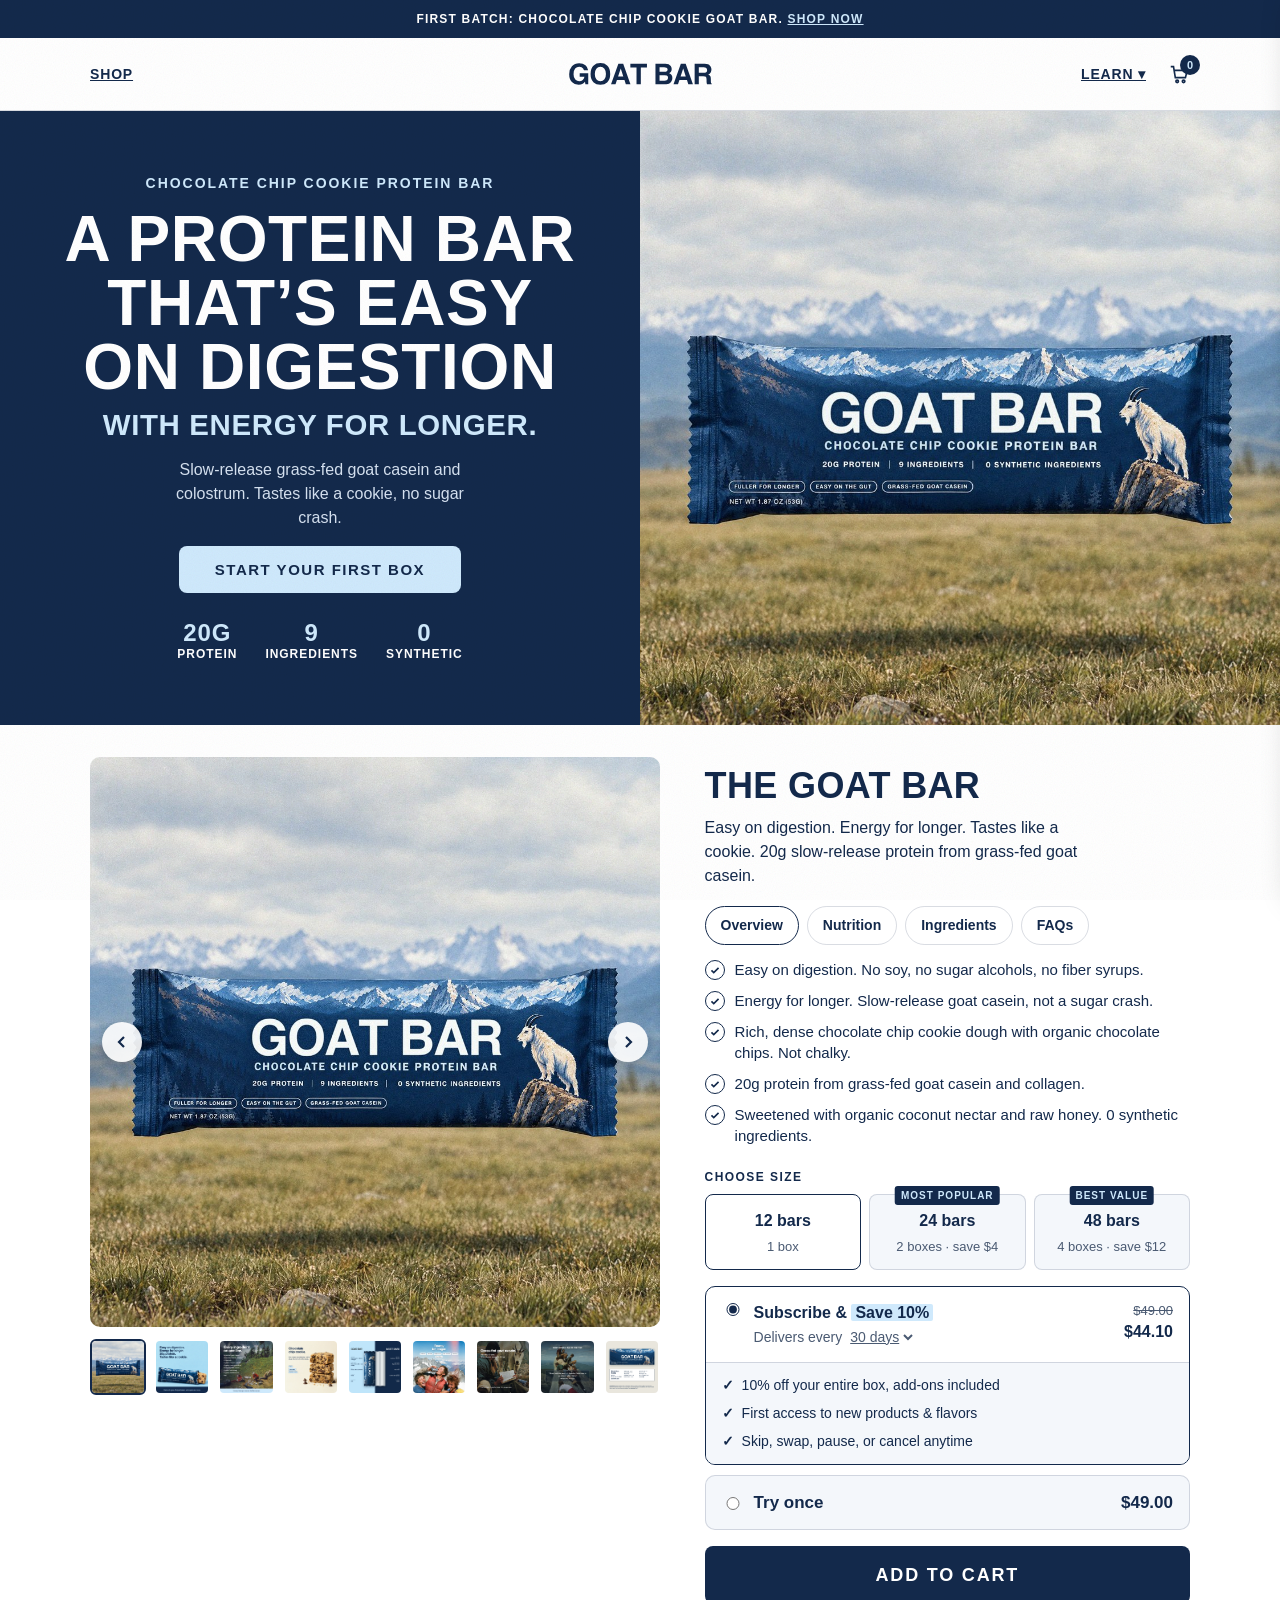
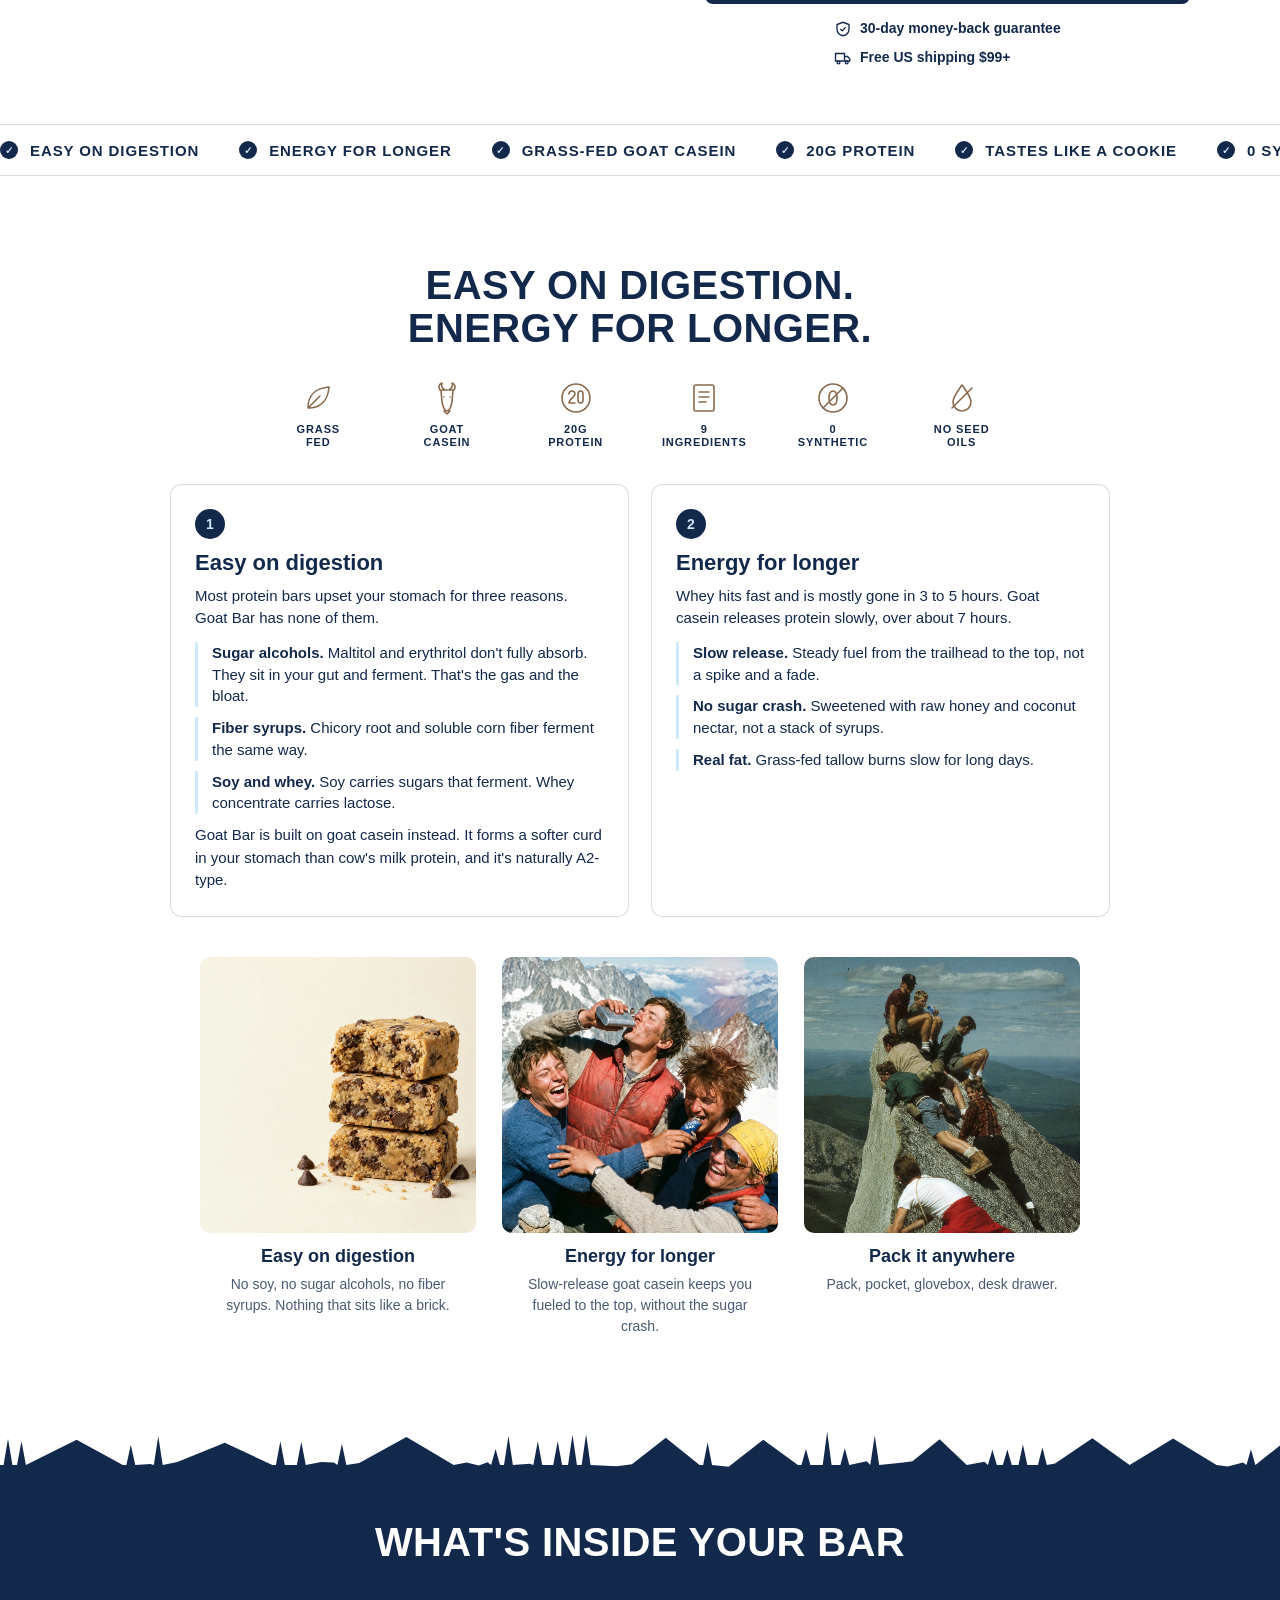
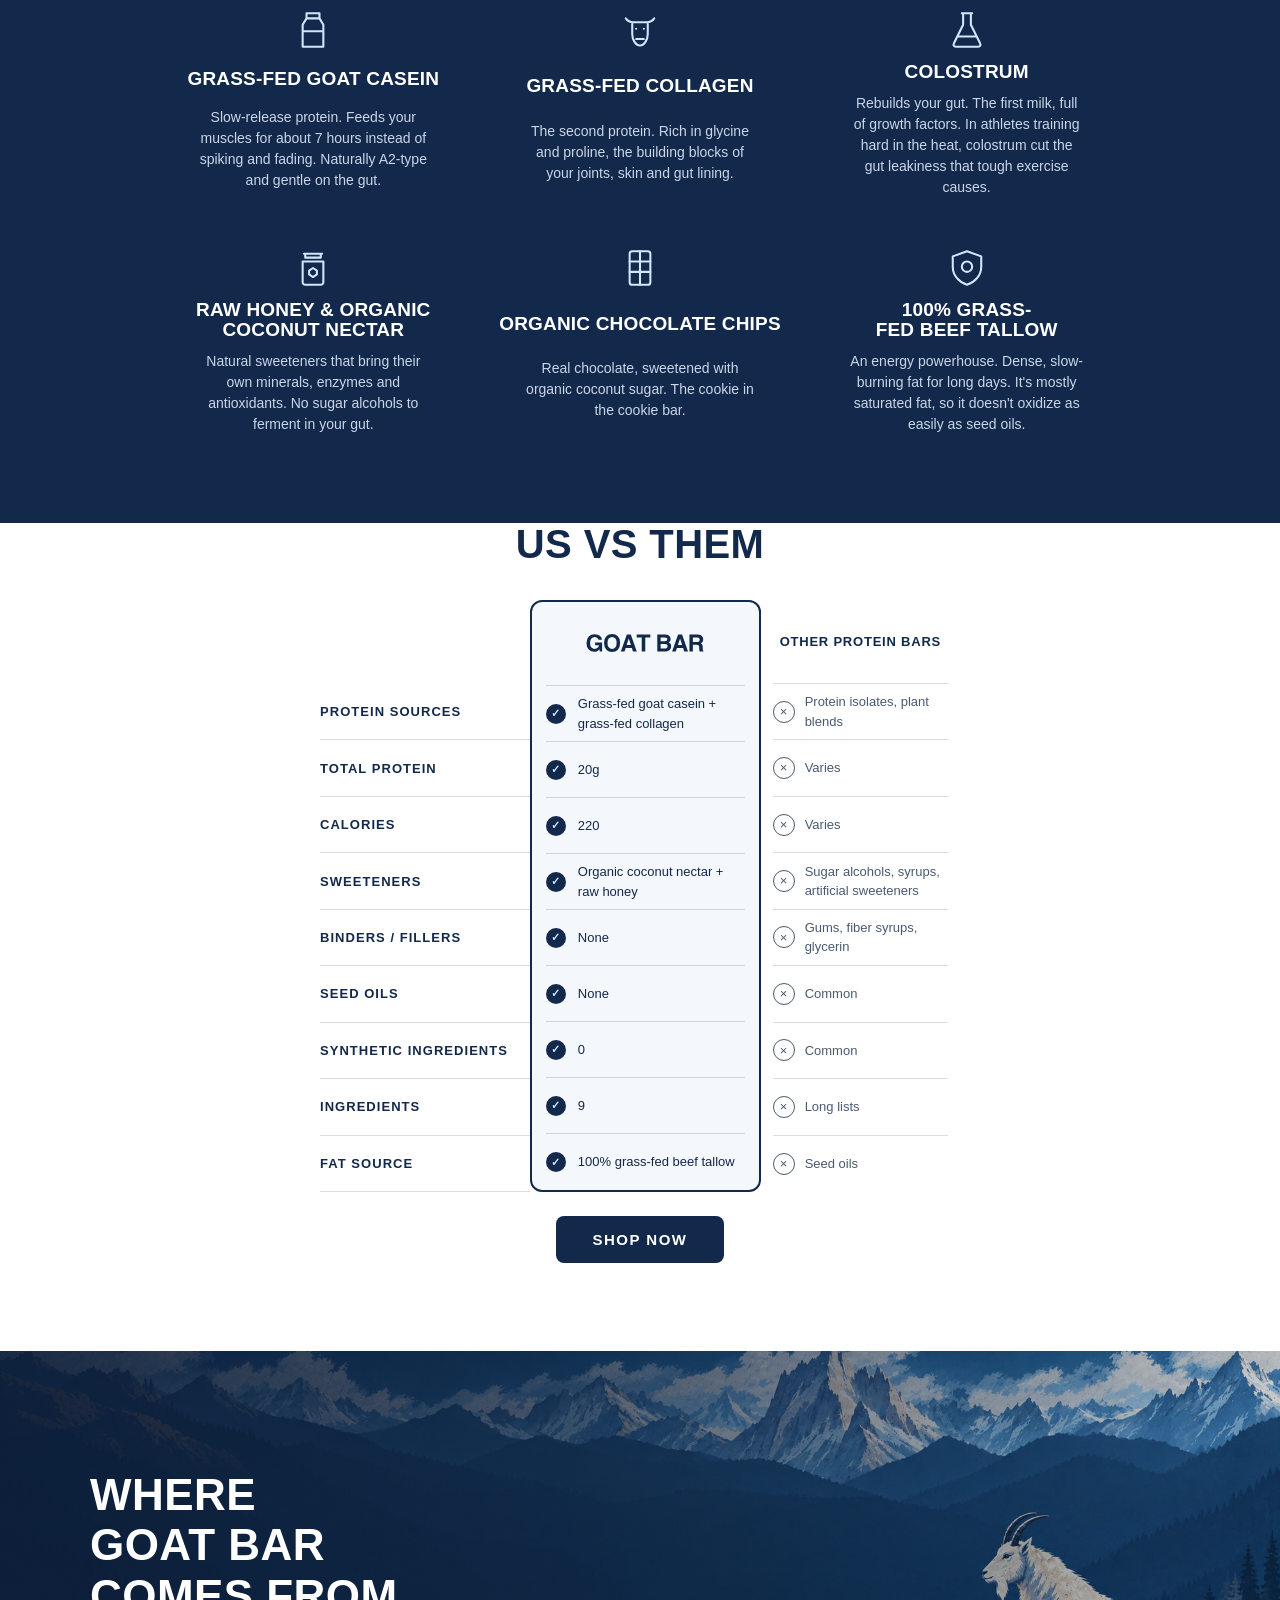
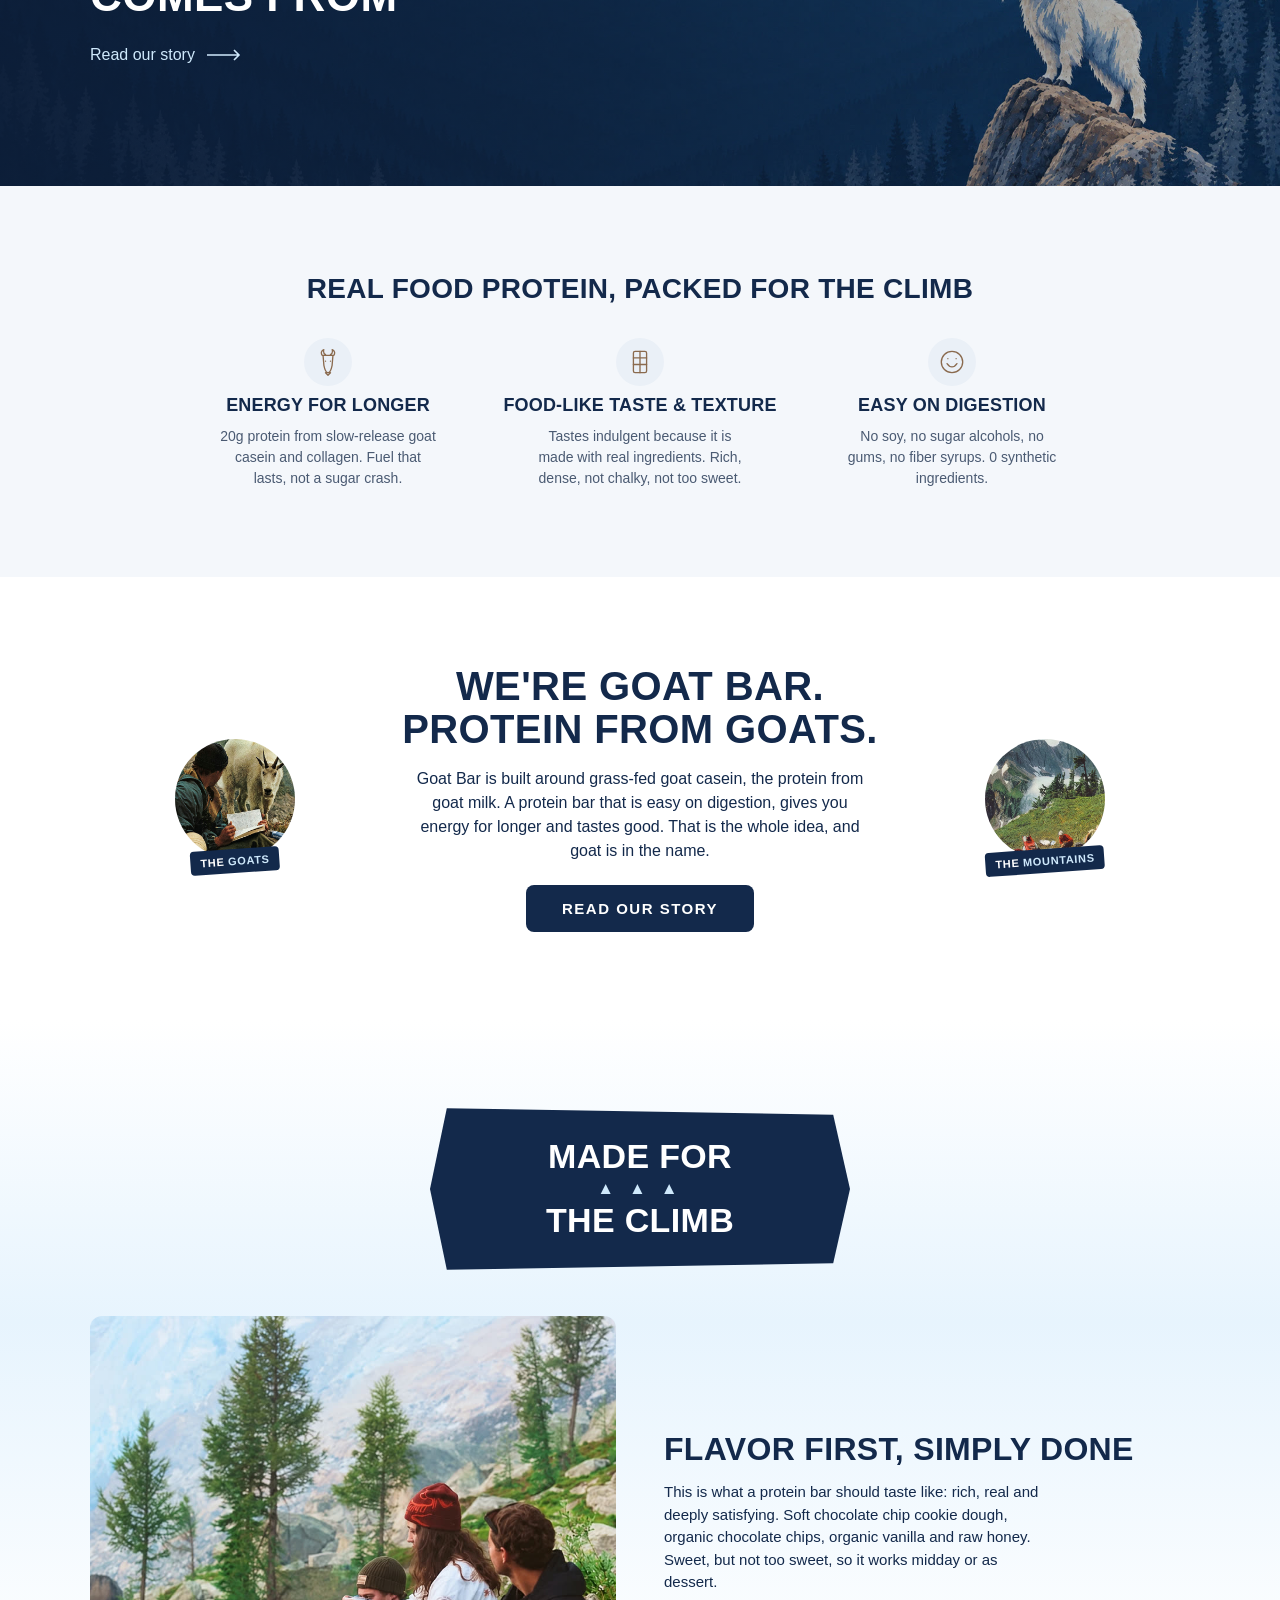
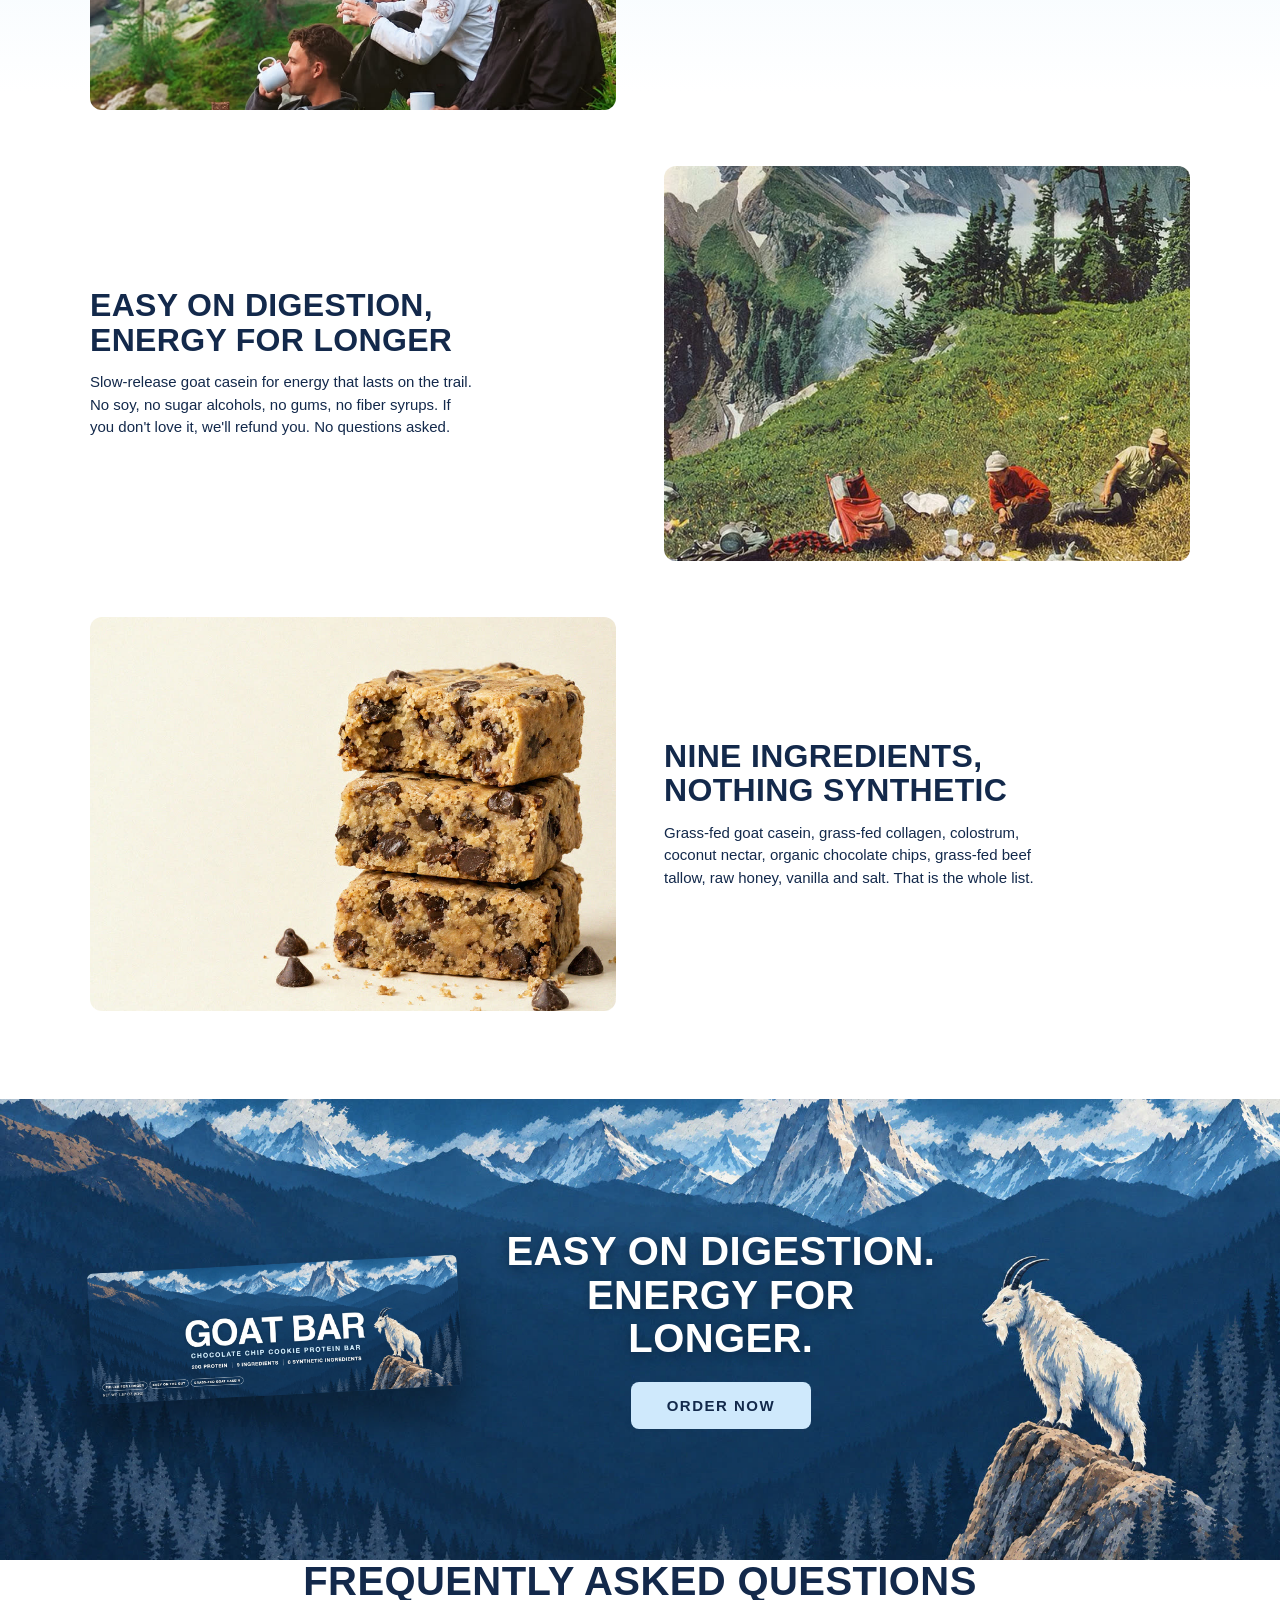
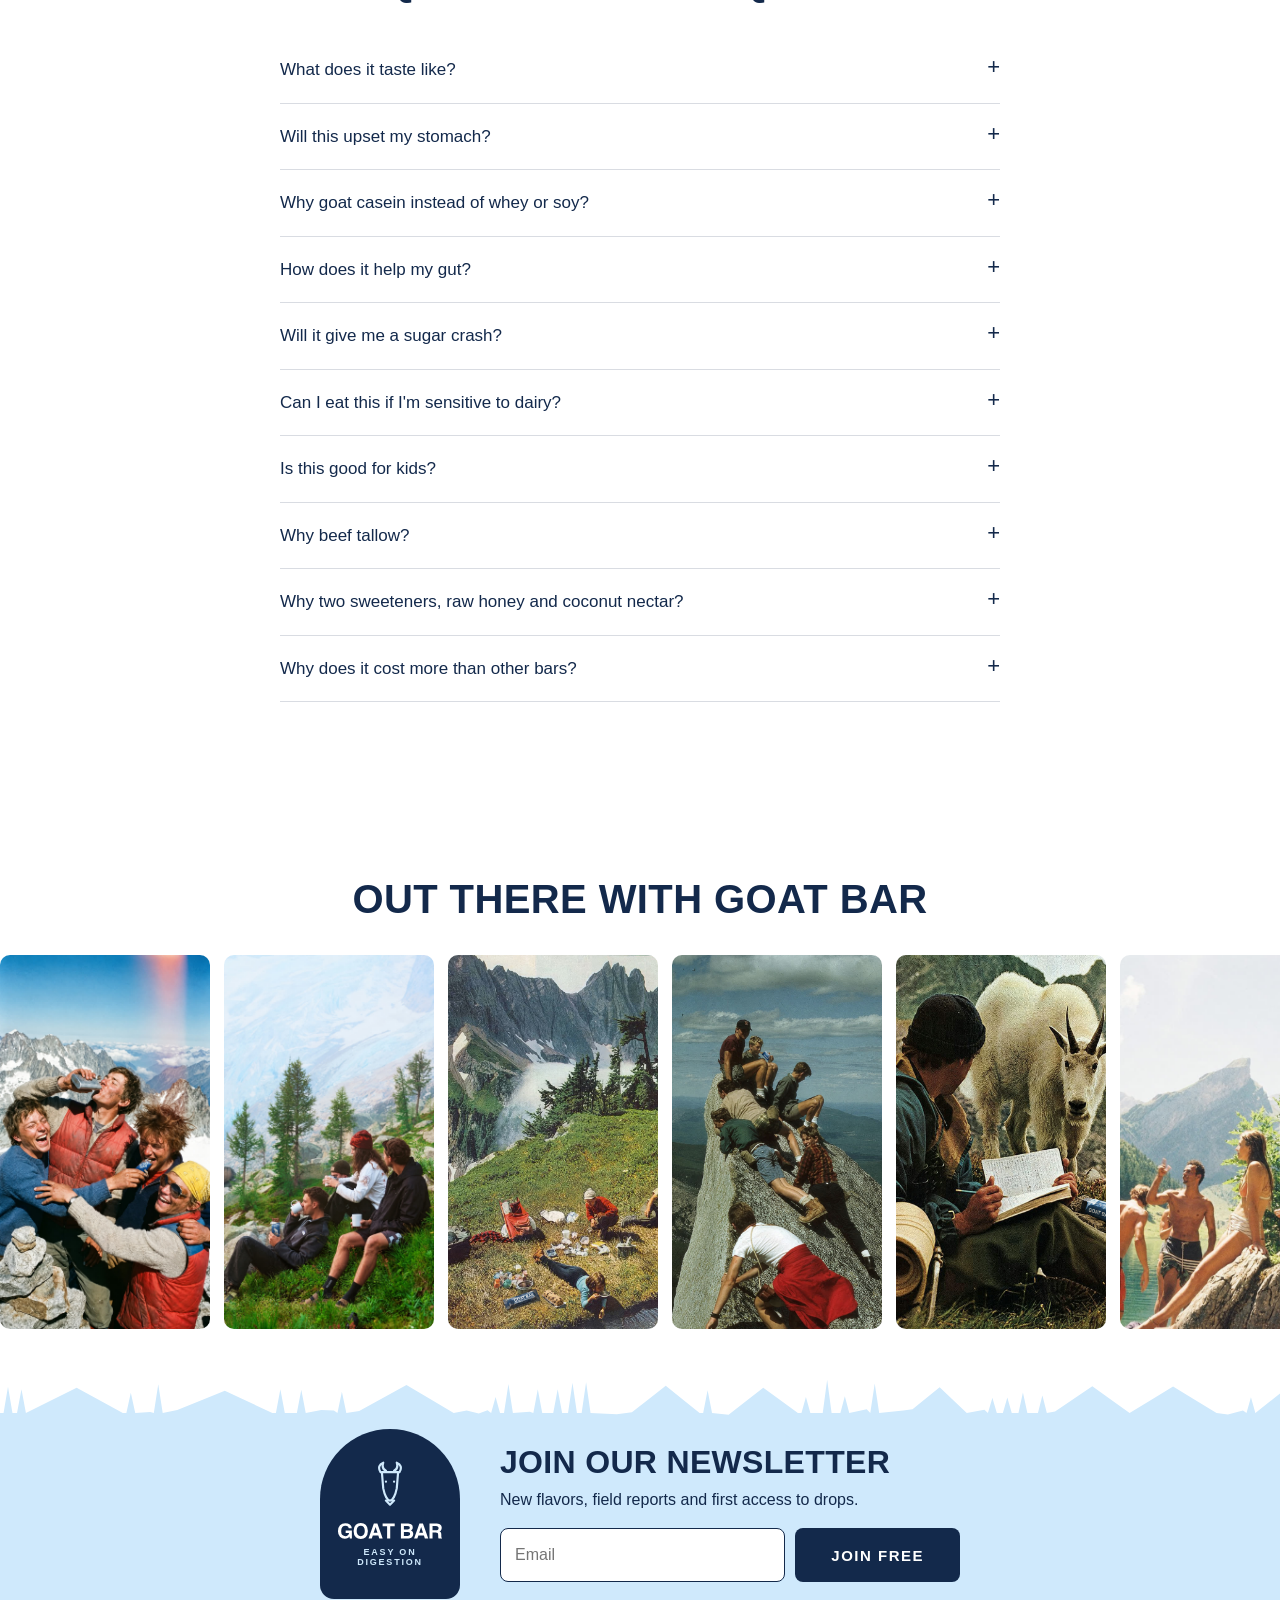
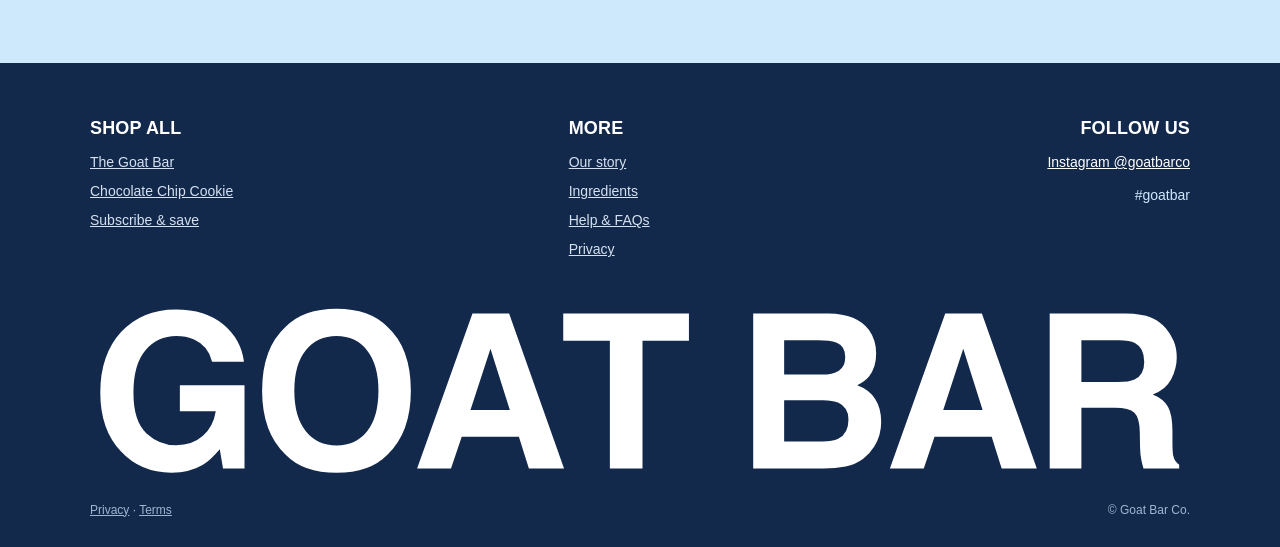
==== index.html @ 06950e64 "Mobile: Lineage layout for comparison table, fuel slider, sticky add-to-order bar, nutrition label C" ====
<!doctype html><html lang="en"><head><meta charset="utf-8"><meta name="viewport" content="width=device-width,initial-scale=1,viewport-fit=cover">
<title>Goat Bar | Protein from goats</title><meta name="description" content="The Goat Bar: 20g protein from grass-fed goat casein, 9 ingredients, nothing synthetic.">
<meta property="og:title" content="Goat Bar | Protein from goats"><meta property="og:description" content="The Goat Bar: 20g protein from grass-fed goat casein, 9 ingredients, nothing synthetic."><meta property="og:image" content="/assets/g-01-hero.jpg">
<link rel="icon" href="/assets/wordmark.svg"><link rel="stylesheet" href="https://fonts.googleapis.com/css2?family=Arimo:wght@400;700&display=swap">
<link rel="stylesheet" href="/assets/site.css"><link rel="stylesheet" href="/assets/store.css">
<script src="/assets/config.js"></script></head><body><svg width="0" height="0" style="position:absolute" aria-hidden="true">
  <symbol id="i-goat" viewBox="0 0 34 34"><path d="M10 9c-2-3-1-6 2-7-1 3 0 5 2 6M24 9c2-3 1-6-2-7 1 3 0 5-2 6M11 9h12l-1 12c-1 5-3 9-5 9s-4-4-5-9zM14 30l3 3 3-3M14 16h.01M20 16h.01"/></symbol>
  <symbol id="i-leaf" viewBox="0 0 34 34"><path d="M7 27C7 14 15 7 28 6c-1 13-8 21-21 21zM7 27l12-12"/></symbol>
  <symbol id="i-twenty" viewBox="0 0 34 34"><circle cx="17" cy="17" r="14"/><path d="M10 13c0-2 1-3 3-3s3 1 3 3c0 3-6 5-6 9h6M19 13c0-2 1-3 2.5-3S24 11 24 13v6c0 2-1 3-2.5 3S19 21 19 19z"/></symbol>
  <symbol id="i-list" viewBox="0 0 34 34"><rect x="7" y="4" width="20" height="26" rx="2"/><path d="M12 11h10M12 16h10M12 21h7"/></symbol>
  <symbol id="i-zero" viewBox="0 0 34 34"><circle cx="17" cy="17" r="14"/><path d="M7 27L27 7M17 10c-3 0-4 3-4 7s1 7 4 7 4-3 4-7-1-7-4-7z"/></symbol>
  <symbol id="i-drop" viewBox="0 0 34 34"><path d="M17 4c5 7 9 12 9 17a9 9 0 0 1-18 0c0-5 4-10 9-17zM7 27L27 7"/></symbol>
  <symbol id="i-milk" viewBox="0 0 34 34"><path d="M12 4h10v4l3 5v17H9V13l3-5zM12 8h10M9 18h16"/></symbol>
  <symbol id="i-cow" viewBox="0 0 34 34"><path d="M6 8c2 3 5 3 6 3h10c1 0 4 0 6-3M11 11v9c0 5 3 9 6 9s6-4 6-9v-9M14 24h6M14 16h.01M20 16h.01"/></symbol>
  <symbol id="i-flask" viewBox="0 0 34 34"><path d="M13 4h8M14 4v9L7 27c-1 2 0 3 2 3h16c2 0 3-1 2-3l-7-14V4M10 22h14"/></symbol>
  <symbol id="i-honey" viewBox="0 0 34 34"><path d="M10 6h14M11 6v3h12V6M9 12h16v16c0 1-1 2-2 2H11c-1 0-2-1-2-2zM17 17l3 2v3l-3 2-3-2v-3z"/></symbol>
  <symbol id="i-choc" viewBox="0 0 34 34"><rect x="9" y="4" width="16" height="26" rx="2"/><path d="M9 12h16M9 20h16M17 4v26"/></symbol>
  <symbol id="i-shield" viewBox="0 0 34 34"><path d="M17 4l11 4v8c0 7-5 12-11 14C11 28 6 23 6 16V8z"/><circle cx="17" cy="16" r="4"/></symbol>
  <symbol id="i-belly" viewBox="0 0 34 34"><circle cx="17" cy="17" r="13"/><path d="M11 19c2 3 4 4 6 4s4-1 6-4M12 13h.01M22 13h.01"/></symbol>
  <symbol id="i-mtn" viewBox="0 0 34 34"><path d="M3 28l10-16 5 8 4-5 9 13zM11 15l2-3 2 3"/></symbol>
</svg><div class="announce">First batch: Chocolate Chip Cookie Goat Bar. <a href="/products/goat-bar/" style="color:var(--baby)">Shop now</a></div>
<header class="nav"><div class="wrap">
  <div class="l"><a href="/products/goat-bar/">Shop</a></div>
  <a href="/" aria-label="Goat Bar home"><span class="wm"></span></a>
  <div class="r"><a href="/pages/our-story/">Learn ▾</a>
    <svg viewBox="0 0 24 24" aria-hidden="true" style="display:none"><circle cx="12" cy="8" r="4"/><path d="M4 21c1-4 4-6 8-6s7 2 8 6"/></svg>
    <button class="cartbtn" data-opencart aria-label="Open cart"><svg viewBox="0 0 24 24"><path d="M3 4h3l2 12h11l2-8H7"/><circle cx="10" cy="20" r="1.4"/><circle cx="17" cy="20" r="1.4"/></svg><span class="gb-badge" data-cart-count hidden>0</span></button></div>
</div></header><main id="top"><section class="home-hero" style="padding:0">
  <div class="l"><div class="eyebrow">Chocolate chip cookie protein bar</div><h1>A protein bar that&rsquo;s easy on digestion<span class="l2">with energy for longer.</span></h1>
    <p>Slow-release grass-fed goat casein and colostrum. Tastes like a cookie, no sugar crash.</p>
    <a class="btn baby" href="#buy">Start your first box</a>
    <div class="chips"><div><b>20g</b>protein</div><div><b>9</b>ingredients</div><div><b>0</b>synthetic</div></div></div>
  <div class="r"><img src="/assets/g-01-hero.jpg" alt="Goat Bar floating over an alpine meadow"></div>
</section><div id="buy"></div>
<!-- 3 PDP -->
<section class="pdp" id="buy">
  <div class="wrap">
    <div>
      <div class="stage">
        <img class="main" id="mainImg" src="/assets/g-01-hero.jpg" alt="Goat Bar floating over an alpine meadow">
        <button class="arrow prev" id="prev" aria-label="Previous image"><svg viewBox="0 0 16 16"><path d="M10 3L5 8l5 5"/></svg></button>
        <button class="arrow next" id="next" aria-label="Next image"><svg viewBox="0 0 16 16"><path d="M6 3l5 5-5 5"/></svg></button>
      </div>
      <div class="thumbs" id="thumbs"></div>
    </div>

    <div class="buy">
      
      <h1>The Goat Bar</h1>
      <p class="sub">Easy on digestion. Energy for longer. Tastes like a cookie. 20g slow-release protein from grass-fed goat casein.</p>
      <div class="pills" role="tablist">
        <button role="tab" aria-selected="true" data-tab="t-over">Overview</button>
        <button role="tab" aria-selected="false" data-tab="t-nut">Nutrition</button>
        <button role="tab" aria-selected="false" data-tab="t-ing">Ingredients</button>
        <button role="tab" aria-selected="false" data-tab="t-faq">FAQs</button>
      </div>
      <div class="panel" id="t-over" role="tabpanel">
        <ul class="checks">
          <li>Easy on digestion. No soy, no sugar alcohols, no fiber syrups.</li>
          <li>Energy for longer. Slow-release goat casein, not a sugar crash.</li>
          <li>Rich, dense chocolate chip cookie dough with organic chocolate chips. Not chalky.</li>
          <li>20g protein from grass-fed goat casein and collagen.</li>
          <li>Sweetened with organic coconut nectar and raw honey. 0 synthetic ingredients.</li>
        </ul>
      </div>
      <div class="panel" id="t-nut" role="tabpanel" hidden>
        <table>
          <tr><td>Serving size</td><td>1 bar (53g)</td></tr>
          <tr><td>Calories</td><td>220</td></tr>
          <tr><td>Total fat / sat. fat</td><td>10g / 2.5g</td></tr>
          <tr><td>Cholesterol / sodium</td><td>35mg / 300mg</td></tr>
          <tr><td>Total carbs / fiber</td><td>18g / 1g</td></tr>
          <tr><td>Total sugars (added)</td><td>15g (14g)</td></tr>
          <tr><td>Protein</td><td>20g</td></tr>
        </table>
        <img src="/assets/g-09-nutrition.jpg" alt="Goat Bar nutrition facts" style="width:100%;max-width:340px;display:block;margin:12px 0 0;border-radius:8px">
      </div>
      <div class="panel" id="t-ing" role="tabpanel" hidden>
        <p style="margin:0;font-size:14px">Grass-Fed Goat Casein, 100% Grass-Fed Bovine Collagen, Colostrum, Organic Coconut Nectar, Organic Chocolate Chip (Organic Cocoa Liquor, Organic Coconut Sugar, Organic Cocoa Butter), 100% Grass-Fed Beef Tallow, Organic Raw Honey, Organic Vanilla Extract, Salt. <b>Contains: Milk.</b></p>
      </div>
      <div class="panel" id="t-faq" role="tabpanel" hidden>
        <p style="margin:0;font-size:14px">Taste, dairy, sweeteners and storage are answered in the <a href="#faq">FAQ below</a>.</p>
      </div>

      <div class="label">Choose size</div>
      <div class="sizes" id="sizes">
        <button aria-pressed="true" data-p="49" data-was="">12 bars<span class="sub">1 box</span></button>
        <button aria-pressed="false" data-p="94" data-was="98"><span class="tag">Most popular</span>24 bars<span class="sub">2 boxes · save $4</span></button>
        <button aria-pressed="false" data-p="184" data-was="196"><span class="tag">Best value</span>48 bars<span class="sub">4 boxes · save $12</span></button>
      </div>

      <div class="sub-box">
        <label class="row" for="p-sub"><input type="radio" name="plan" id="p-sub" checked><span><b>Subscribe &amp; <span class="save">Save 10%</span></b><div class="every">Delivers every <select id="every" aria-label="Delivery frequency" style="font:inherit;border:0;background:transparent;text-decoration:underline;color:inherit"><option>15 days</option><option selected>30 days</option><option>45 days</option></select></div></span><span><span class="was" id="subWas">$49.00</span><span class="now" id="subNow">$44.10</span></span></label>
        <ul><li>10% off your entire box, add-ons included</li><li>First access to new products &amp; flavors</li><li>Skip, swap, pause, or cancel anytime</li></ul>
      </div>
      <label class="once" for="p-once"><input type="radio" name="plan" id="p-once"><span>Try once</span><span class="now" id="oncePrice">$49.00</span></label>
      <button class="btn cart" id="addBtn">Add to cart</button>
      <div class="assure"><span><svg viewBox="0 0 24 24"><path d="M12 3l8 3v6c0 5-3.5 8-8 9-4.5-1-8-4-8-9V6z"/><path d="M8.5 12l2.5 2.5 4.5-5"/></svg>30-day money-back guarantee</span><span><svg viewBox="0 0 24 24"><path d="M2 6h12v10H2zM14 10h4l3 3v3h-7z"/><circle cx="6" cy="18" r="1.8"/><circle cx="17" cy="18" r="1.8"/></svg>Free US shipping $99+</span></div>

    </div>
  </div>
</section>

<div class="stick" id="stick" aria-hidden="true"><b>The Goat Bar</b><button class="btn" type="button" tabindex="-1">Add to order</button></div>

<!-- 4 MARQUEE -->
<div class="marquee" aria-hidden="true"><div class="row" id="marquee"></div></div>

<!-- 5 FUEL -->
<section class="fuel center">
  <div class="wrap">
    <h2 class="h2">Easy on digestion. Energy for longer.</h2>
    <div class="badges">
      <div><svg class="ico"><use href="#i-leaf"/></svg>Grass<br>fed</div>
      <div><svg class="ico"><use href="#i-goat"/></svg>Goat<br>casein</div>
      <div><svg class="ico"><use href="#i-twenty"/></svg>20g<br>protein</div>
      <div><svg class="ico"><use href="#i-list"/></svg>9<br>ingredients</div>
      <div><svg class="ico"><use href="#i-zero"/></svg>0<br>synthetic</div>
      <div><svg class="ico"><use href="#i-drop"/></svg>No seed<br>oils</div>
    </div>
    <div class="why">
      <div>
        <div class="num">1</div>
        <h3>Easy on digestion</h3>
        <p>Most protein bars upset your stomach for three reasons. Goat Bar has none of them.</p>
        <ul>
          <li><b>Sugar alcohols.</b> Maltitol and erythritol don't fully absorb. They sit in your gut and ferment. That's the gas and the bloat.</li>
          <li><b>Fiber syrups.</b> Chicory root and soluble corn fiber ferment the same way.</li>
          <li><b>Soy and whey.</b> Soy carries sugars that ferment. Whey concentrate carries lactose.</li>
        </ul>
        <p>Goat Bar is built on goat casein instead. It forms a softer curd in your stomach than cow's milk protein, and it's naturally A2-type.</p>
      </div>
      <div>
        <div class="num">2</div>
        <h3>Energy for longer</h3>
        <p>Whey hits fast and is mostly gone in 3 to 5 hours. Goat casein releases protein slowly, over about 7 hours.</p>
        <ul>
          <li><b>Slow release.</b> Steady fuel from the trailhead to the top, not a spike and a fade.</li>
          <li><b>No sugar crash.</b> Sweetened with raw honey and coconut nectar, not a stack of syrups.</li>
          <li><b>Real fat.</b> Grass-fed tallow burns slow for long days.</li>
        </ul>
      </div>
    </div>
    <div class="cards">
      <article><img src="/assets/cookie-stack.jpg" alt="Stacked chocolate chip cookie bars"><h3>Easy on digestion</h3><p>No soy, no sugar alcohols, no fiber syrups. Nothing that sits like a brick.</p></article>
      <article><img src="/assets/r1-summit-flask.jpg" alt="Climbers celebrating on a summit, one biting a Goat Bar"><h3>Energy for longer</h3><p>Slow-release goat casein keeps you fueled to the top, without the sugar crash.</p></article>
      <article><img src="/assets/r3-ridge-climbers.jpg" alt="Climbers resting on a granite ridge, one eating a Goat Bar"><h3>Pack it anywhere</h3><p>Pack, pocket, glovebox, desk drawer.</p></article>
    </div>
  </div>
</section>

<!-- 6 WHAT'S INSIDE -->
<svg class="edge" viewBox="0 0 1440 56" preserveAspectRatio="none" aria-hidden="true" id="edge1"></svg>
<section class="dark inside" id="inside">
  <div class="wrap center">
    <h2 class="h2">What's inside your bar</h2>
    <div class="grid">
      <div><svg class="ico"><use href="#i-milk"/></svg><h3>Grass-fed goat casein</h3><p>Slow-release protein. Feeds your muscles for about 7 hours instead of spiking and fading. Naturally A2-type and gentle on the gut.</p></div>
      <div><svg class="ico"><use href="#i-cow"/></svg><h3>Grass-fed collagen</h3><p>The second protein. Rich in glycine and proline, the building blocks of your joints, skin and gut lining.</p></div>
      <div><svg class="ico"><use href="#i-flask"/></svg><h3>Colostrum</h3><p>Rebuilds your gut. The first milk, full of growth factors. In athletes training hard in the heat, colostrum cut the gut leakiness that tough exercise causes.</p></div>
      <div><svg class="ico"><use href="#i-honey"/></svg><h3>Raw honey &amp; organic coconut nectar</h3><p>Natural sweeteners that bring their own minerals, enzymes and antioxidants. No sugar alcohols to ferment in your gut.</p></div>
      <div><svg class="ico"><use href="#i-choc"/></svg><h3>Organic chocolate chips</h3><p>Real chocolate, sweetened with organic coconut sugar. The cookie in the cookie bar.</p></div>
      <div><svg class="ico"><use href="#i-shield"/></svg><h3>100% grass-fed beef tallow</h3><p>An energy powerhouse. Dense, slow-burning fat for long days. It's mostly saturated fat, so it doesn't oxidize as easily as seed oils.</p></div>
    </div>
  </div>
</section>

<!-- 8 US VS THEM -->
<section style="padding-top:0">
  <div class="wrap">
    <h2 class="h2 center">Us vs them</h2>
    <div class="vs">
      <div class="rows labels"><div></div><div>Protein sources</div><div>Total protein</div><div>Calories</div><div>Sweeteners</div><div>Binders / fillers</div><div>Seed oils</div><div>Synthetic ingredients</div><div>Ingredients</div><div>Fat source</div></div>
      <div class="rows us"><div class="hd"><span class="wm" aria-label="Goat Bar"></span></div><div>Grass-fed goat casein + grass-fed collagen</div><div>20g</div><div>220</div><div>Organic coconut nectar + raw honey</div><div>None</div><div>None</div><div>0</div><div>9</div><div>100% grass-fed beef tallow</div></div>
      <div class="rows them"><div class="hd">Other protein bars</div><div>Protein isolates, plant blends</div><div>Varies</div><div>Varies</div><div>Sugar alcohols, syrups, artificial sweeteners</div><div>Gums, fiber syrups, glycerin</div><div>Common</div><div>Common</div><div>Long lists</div><div>Seed oils</div></div>
    </div>
    <div class="vs-cta"><a class="btn" href="#buy">Shop now</a></div>
  </div>
</section>

<!-- 9 FILM -->
<section class="film" id="story">
  <img src="/assets/scene-wide.jpg" alt="">
  <div class="wrap">
    <h2>Where Goat Bar comes from</h2>
    <a href="/pages/our-story/">Read our story <svg width="34" height="12" viewBox="0 0 34 12"><path d="M0 6h32M27 1l5 5-5 5" fill="none" stroke="#CFE9FC" stroke-width="1.6"/></svg></a>
  </div>
</section>

<!-- 10 NUTRITION -->
<section class="nutri center">
  <div class="wrap">
    <h2 style="font-size:clamp(20px,2.4vw,28px)">Real food protein, packed for the climb</h2>
    <div class="three">
      <div><span class="circ"><svg class="ico"><use href="#i-goat"/></svg></span><h3>Energy for longer</h3><p>20g protein from slow-release goat casein and collagen. Fuel that lasts, not a sugar crash.</p></div>
      <div><span class="circ"><svg class="ico"><use href="#i-choc"/></svg></span><h3>Food-like taste &amp; texture</h3><p>Tastes indulgent because it is made with real ingredients. Rich, dense, not chalky, not too sweet.</p></div>
      <div><span class="circ"><svg class="ico"><use href="#i-belly"/></svg></span><h3>Easy on digestion</h3><p>No soy, no sugar alcohols, no gums, no fiber syrups. 0 synthetic ingredients.</p></div>
    </div>
  </div>
</section>

<!-- 11 WE'RE GOAT BAR (no founder) -->
<section>
  <div class="we">
    <div class="por"><img src="/assets/r5-goat-reader.jpg" alt="A mountain goat next to a hiker" style="object-position:60% 30%"><span>The <b>goats</b></span></div>
    <div class="txt center">
      <h2 class="h2">We're Goat Bar. Protein from goats.</h2>
      <p>Goat Bar is built around grass-fed goat casein, the protein from goat milk. A protein bar that is easy on digestion, gives you energy for longer and tastes good. That is the whole idea, and goat is in the name.</p>
      
      <a class="btn" href="/pages/our-story/">Read our story</a>
    </div>
    <div class="por"><img src="/assets/r4-picnic.jpg" alt="Picnic in an alpine meadow" style="object-position:50% 20%"><span>The <b>mountains</b></span></div>
  </div>
</section>

<!-- 12 HARD WORK: alternating blocks -->
<section class="hard">
  <div class="wrap">
    <div class="ribbon"><h2>Made for<small>▲ ▲ ▲</small>the climb</h2></div>
    <div class="alt">
      <div class="r"><div class="pic"><img src="/assets/r2-meadow-friends.jpg" alt="Friends resting on a mountain slope with a Goat Bar"></div><div><h3>Flavor first, simply done</h3><p>This is what a protein bar should taste like: rich, real and deeply satisfying. Soft chocolate chip cookie dough, organic chocolate chips, organic vanilla and raw honey. Sweet, but not too sweet, so it works midday or as dessert.</p></div></div>
      <div class="r"><div class="pic"><img src="/assets/r4-picnic.jpg" alt="Goat Bar at a meadow picnic"></div><div><h3>Easy on digestion, energy for longer</h3><p>Slow-release goat casein for energy that lasts on the trail. No soy, no sugar alcohols, no gums, no fiber syrups. If you don't love it, we'll refund you. No questions asked.</p></div></div>
      <div class="r"><div class="pic"><img src="/assets/cookie-stack.jpg" alt="Three chocolate chip cookie bars stacked"></div><div><h3>Nine ingredients, nothing synthetic</h3><p>Grass-fed goat casein, grass-fed collagen, colostrum, coconut nectar, organic chocolate chips, grass-fed beef tallow, raw honey, vanilla and salt. That is the whole list.</p></div></div>
    </div>
  </div>
</section>

<!-- 13 LANDSCAPE CTA -->
<section class="land">
  <img src="/assets/scene-wide.jpg" alt="">
  <div class="wrap">
    <div><img class="bar" src="/assets/label-front.jpg" alt="Goat Bar wrapper"></div>
    <div class="t"><h2>Easy on digestion.<br>Energy for longer.</h2><a class="btn baby" href="#buy">Order now</a></div>
  </div>
</section>

<!-- 15 FAQ -->
<section style="padding-top:0" id="faq">
  <div class="wrap">
    <h2 class="h2 center">Frequently asked questions</h2>
    <div class="faq">
      <details><summary>What does it taste like?</summary><p>Like a chocolate chip cookie. Rich, dense cookie dough with real organic chocolate chips, vanilla and a pinch of salt. Sweet from raw honey and coconut nectar, but not candy-sweet. Chewy and soft, not chalky or powdery like most protein bars.</p></details>
      <details><summary>Will this upset my stomach?</summary><p>No. Goat Bar has none of the usual reasons protein bars upset your stomach: no sugar alcohols, no fiber syrups, no gums, no soy. Those ferment in your gut and cause the gas and bloat. The protein is goat casein, which is easier to digest than the whey and soy in most bars. Colostrum and collagen are in there for your gut too.</p></details>
      <details><summary>Why goat casein instead of whey or soy?</summary><p>Almost every protein bar uses whey or soy. Goat casein digests better than both. It forms a softer curd in your stomach than cow's milk protein, and it's naturally A2-type. It also releases protein slowly, over about 7 hours, so you get steady energy instead of a spike and a fade. Whey is mostly gone in 3 to 5 hours.</p></details>
      <details><summary>How does it help my gut?</summary><p>Two ingredients do the work. Colostrum, the first milk, rebuilds your gut lining, especially during intense activity: in athletes training hard in the heat, it cut the gut leakiness that tough exercise causes. Grass-fed collagen gives your gut lining the glycine and proline it's rebuilt with.</p></details>
      <details><summary>Will it give me a sugar crash?</summary><p>No. Slow-release goat casein and grass-fed tallow give you steady energy for hours. It's sweetened with raw honey and coconut nectar, not a stack of processed syrups.</p></details>
      <details><summary>Can I eat this if I'm sensitive to dairy?</summary><p>Goat Bar contains milk, so it's not for a true milk allergy. If whey protein bars bother you, Goat Bar is built to digest better than a whey bar: goat casein instead of whey, naturally A2-type, and none of the sugar alcohols or fiber syrups that make it worse.</p></details>
      <details><summary>Is this good for kids?</summary><p>Yes. It's real food: 9 ingredients, nothing synthetic, no sugar alcohols or artificial sweeteners. It does contain raw honey, so it's not for babies under 1.</p></details>
      <details><summary>Why beef tallow?</summary><p>It's an energy powerhouse. 100% grass-fed beef tallow is dense, slow-burning fat for long days. It's mostly saturated fat, so it doesn't oxidize as easily as the seed oils in most bars.</p></details>
      <details><summary>Why two sweeteners, raw honey and coconut nectar?</summary><p>They're natural sweeteners that bring their own minerals, enzymes and antioxidants. Together they give the cookie taste without sugar alcohols or artificial sweeteners.</p></details>
      <details><summary>Why does it cost more than other bars?</summary><p>Most bars are made to hit the lowest possible cost. Goat Bar is built on grass-fed goat casein, grass-fed collagen, colostrum, real-food sweeteners and nothing synthetic. You're paying for the ingredients, not filler.</p></details>
      
      
    </div>
  </div>
</section>

<!-- 16 NEWSLETTER -->
<section style="padding-inline:0"><h2 class="h2 center wrap">Out there with Goat Bar</h2>
  <div class="reels"><div class="reel"><img src="/assets/r1-summit-flask.jpg" alt="Climbers on a summit with Goat Bar"></div><div class="reel"><img src="/assets/r2-meadow-friends.jpg" alt="Friends on a mountain slope with Goat Bar"></div><div class="reel"><img src="/assets/r4-picnic.jpg" alt="Meadow picnic with Goat Bar"></div><div class="reel"><img src="/assets/r3-ridge-climbers.jpg" alt="Climbers on a ridge with Goat Bar"></div><div class="reel"><img src="/assets/r5-goat-reader.jpg" alt="A mountain goat and a hiker with Goat Bar"></div><div class="reel"><img src="/assets/r6-lake-rocks.jpg" alt="Friends at a mountain lake with Goat Bar"></div></div></section><section class="news">
  <svg class="edge" viewBox="0 0 1440 56" preserveAspectRatio="none" aria-hidden="true" id="edge2"></svg>
  <div class="in wrap">
    <div class="seal"><div style="text-align:center"><svg class="ico" style="width:46px;height:46px;stroke:#CFE9FC;margin:0 auto 10px"><use href="#i-goat"/></svg><span class="wm"></span><div style="font:700 9px var(--display);letter-spacing:.2em;color:#CFE9FC;margin-top:8px">EASY ON DIGESTION</div></div></div>
    <div>
      <h2>Join our newsletter</h2>
      <p>New flavors, field reports and first access to drops.</p>
      <form id="newsForm" data-clarity-mask="True"><label for="email" style="position:absolute;left:-9999px">Email</label><input id="email" type="email" required placeholder="Email"><button class="btn" type="submit">Join free</button></form>
      <p class="ok" id="newsOk" hidden>You're on the list.</p>
    </div>
  </div>
</section>
</main><footer class="dark"><div class="wrap">
  <div class="cols">
    <div><h3>Shop all</h3><ul><li><a href="/products/goat-bar/">The Goat Bar</a></li><li><a href="/products/goat-bar/">Chocolate Chip Cookie</a></li><li><a href="/products/goat-bar/">Subscribe &amp; save</a></li></ul></div>
    <div><h3>More</h3><ul><li><a href="/pages/our-story/">Our story</a></li><li><a href="/products/goat-bar/#inside">Ingredients</a></li><li><a href="/products/goat-bar/#faq">Help &amp; FAQs</a></li><li><a href="/pages/privacy/">Privacy</a></li></ul></div>
    <div><h3 style="text-align:right">Follow us</h3><div class="social"><a href="https://instagram.com/goatbarco" target="_blank" rel="noopener">Instagram @goatbarco</a></div><p style="text-align:right;color:var(--baby);margin:12px 0 0">#goatbar</p></div>
  </div>
  <span class="wm giant" aria-label="Goat Bar"></span>
  <div class="legal"><span><a href="/pages/privacy/">Privacy</a> · <a href="/pages/terms/">Terms</a></span><span>© Goat Bar Co.</span></div>
</div></footer><script>// pine-and-peak silhouette edge (same idea as Lineage's grass edge)
function edge(svg,fill){let d="M0 56 L0 40";let x=0,s=7;const r=()=>{s=(s*9301+49297)%233280;return s/233280};
 while(x<1440){const t=r();if(t<.12){const w=60+r()*50;d+=` L${x+w*.5} ${10+r()*8} L${x+w} 40`;x+=w}else if(t<.55){const h=14+r()*22;d+=` L${x+4} 40 L${x+9} ${40-h} L${x+14} 40`;x+=14+r()*10}else{x+=8+r()*14;d+=` L${x} ${36+r()*6}`}}
 d+=" L1440 40 L1440 56 Z";svg.innerHTML=`<path d="${d}" fill="${fill}"/>`}

document.querySelectorAll("svg.edge").forEach((s,i)=>edge(s,s.id==="edge2"?"#CFE9FC":"#13294B"));
</script><script src="/assets/site.js"></script><script>
const G=[["g-01-hero","Goat Bar floating over an alpine meadow"],["g-02-claims","Open bar with the four claims"],["g-03-ingredients","Ingredients at a meadow picnic"],["g-04-flavors","Chocolate chip cookie bars stacked"],["g-05-vs","Goat Bar vs most bars"],["g-06-trail","Friends on a summit"],["g-07-hero-ingredient","Grass-fed goat casein"],["g-08-review","Climbers on a ridge"],["g-09-nutrition","Label and nutrition facts"]];
let cur=0;const main=document.getElementById("mainImg"),th=document.getElementById("thumbs");
const show=i=>{cur=(i+G.length)%G.length;main.src=`/assets/${G[cur][0]}.jpg`;main.alt=G[cur][1];[...th.children].forEach((b,k)=>b.setAttribute("aria-current",k===cur))};
G.forEach(([f,a],i)=>{const b=document.createElement("button");b.setAttribute("aria-label",a);b.innerHTML=`<img src="/assets/${f}.jpg" alt="">`;b.onclick=()=>show(i);th.appendChild(b)});show(0);
document.getElementById("prev").onclick=()=>show(cur-1);document.getElementById("next").onclick=()=>show(cur+1);
{let x0=null;const st=document.querySelector(".stage");st.addEventListener("touchstart",e=>{x0=e.touches[0].clientX},{passive:true});st.addEventListener("touchend",e=>{if(x0===null)return;const dx=e.changedTouches[0].clientX-x0;if(Math.abs(dx)>40)show(cur+(dx<0?1:-1));x0=null})}
document.addEventListener("click",e=>{const l=e.target.closest('a[href^="#"]');if(!l)return;const id=l.getAttribute("href").slice(1);const t=id&&document.getElementById(id);if(!t)return;e.preventDefault();t.scrollIntoView({block:"start"});history.replaceState(null,"","#"+id)});
{const st=document.getElementById("stick"),ab=document.getElementById("addBtn");if(st&&ab&&"IntersectionObserver"in window){new IntersectionObserver(([e])=>{st.classList.toggle("show",!e.isIntersecting&&e.boundingClientRect.top<0)}).observe(ab);st.querySelector("button").onclick=()=>ab.click()}}
document.querySelectorAll(".pills button").forEach(t=>t.onclick=()=>document.querySelectorAll(".pills button").forEach(x=>{x.setAttribute("aria-selected",x===t);document.getElementById(x.dataset.tab).hidden=x!==t}));
const fmt=n=>"$"+n.toFixed(2);
const price=t=>{const p=+t.dataset.p;document.getElementById("subNow").textContent=fmt(p*.9);document.getElementById("subWas").textContent=fmt(t.dataset.was?+t.dataset.was:p);document.getElementById("oncePrice").textContent=fmt(p)};
document.querySelectorAll("#sizes button").forEach(t=>t.onclick=()=>{document.querySelectorAll("#sizes button").forEach(x=>x.setAttribute("aria-pressed",x===t));price(t)});
document.getElementById("addBtn").onclick=()=>{const b=document.querySelector("#sizes button[aria-pressed=true]");const size=parseInt(b.textContent.match(/(12|24|48) bars/)[1]);gbAddToCart({size,plan:document.getElementById("p-sub").checked?"sub":"once",every:document.getElementById("every").value})};
gbTrack("ViewContent",{value:49,currency:"USD",content_ids:["goat-bar-ccc-12"],content_type:"product",content_name:"Goat Bar (Chocolate Chip Cookie)"});
const C=["Easy on digestion","Energy for longer","Grass-fed goat casein","20g protein","Tastes like a cookie","0 synthetic ingredients","No seed oils","9 ingredients"];
document.getElementById("marquee").innerHTML=[...C,...C].map(c=>`<span>${c}</span>`).join("");


</script></body></html>
---- assets/site.css ----
/* Layout: section-for-section copy of the Lineage PDP. Goat Bar skin: paper ground, navy dark bands, baby blue accent, Denali (Helvetica Bold) caps. Single deliberate light look. */
:root{
  --paper:#FFFFFF; --paper-2:#F4F7FB; --card:#EAF0F7; --navy:#13294B; --navy-2:#0C1D37; --baby:#CFE9FC; --baby-2:#9FCDF0; --rock:#8A6A4E; --ink:#13294B; --muted:#4A5A72; --white:#FFFFFF; --line:rgba(19,41,75,.16);
  --display:"Helvetica Neue",Helvetica,Arimo,Arial,sans-serif;
  --body:"Helvetica Neue",Helvetica,Arimo,Arial,sans-serif;
  --max:1180px; --gut:clamp(16px,4vw,40px);
}
*{box-sizing:border-box}
body{background:var(--paper);color:var(--ink);font-family:var(--body);font-size:16px;line-height:1.5;margin:0}
body::after{content:"";position:fixed;inset:0;pointer-events:none;z-index:60;opacity:.07;mix-blend-mode:multiply;background-image:url("data:image/svg+xml;utf8,<svg xmlns='http://www.w3.org/2000/svg' width='240' height='240'><filter id='n'><feTurbulence type='fractalNoise' baseFrequency='.9' numOctaves='2' stitchTiles='stitch'/></filter><rect width='240' height='240' filter='url(%23n)'/></svg>")}
img{display:block;max-width:100%}
a{color:inherit}
button{font:inherit;color:inherit}
h1,h2,h3{font-family:var(--display);font-weight:700;text-transform:uppercase;letter-spacing:.01em;line-height:1.08;margin:0;text-wrap:balance}
.wrap{max-width:var(--max);margin:0 auto;padding-inline:var(--gut)}
.center{text-align:center}
.h2{font-size:clamp(26px,3.4vw,40px)}
.ph{background:rgba(207,233,252,.75);border-bottom:1.5px dashed var(--baby-2);padding:0 3px;border-radius:2px;color:var(--navy)}
.dark .ph{background:rgba(255,255,255,.12);color:var(--baby);border-bottom-color:var(--baby)}
.wm{display:block;aspect-ratio:1018/154;background:currentColor;-webkit-mask:url(/assets/wordmark.svg) center/contain no-repeat;mask:url(/assets/wordmark.svg) center/contain no-repeat}
.btn{display:inline-flex;align-items:center;justify-content:center;font:700 15px/1 var(--display);letter-spacing:.1em;text-transform:uppercase;padding:16px 36px;border:0;border-radius:8px;background:var(--navy);color:var(--white);cursor:pointer;text-decoration:none}
.btn:hover{background:var(--navy-2)}
.btn.baby{background:var(--baby);color:var(--navy)}
:focus-visible{outline:3px solid var(--baby-2);outline-offset:2px}
.ico{width:34px;height:34px;stroke:var(--rock);fill:none;stroke-width:1.6;stroke-linecap:round;stroke-linejoin:round}
.dark .ico{stroke:var(--baby)}
section{padding-block:clamp(56px,7vw,88px)}

/* 1 announcement, 2 nav */
.announce{background:var(--navy);color:var(--white);text-align:center;font-size:12px;font-weight:700;letter-spacing:.1em;text-transform:uppercase;padding:10px var(--gut)}
.nav{position:sticky;top:env(safe-area-inset-top,0px);z-index:30;background:var(--paper);border-bottom:1px solid var(--line)}
.nav .wrap{display:grid;grid-template-columns:1fr auto 1fr;align-items:center;height:72px}
.nav .l,.nav .r{display:flex;align-items:center;gap:22px;font:700 14px var(--display);letter-spacing:.06em;text-transform:uppercase}
.nav .r{justify-self:end}
.nav .wm{width:150px;color:var(--navy)}
.nav svg{width:22px;height:22px;stroke:var(--navy);fill:none;stroke-width:1.8}

/* 3 PDP */
.pdp{padding-block:32px 56px}
.pdp .wrap{display:grid;grid-template-columns:minmax(0,1.08fr) minmax(0,.92fr);gap:clamp(24px,3.5vw,48px);align-items:start}
.stage{position:relative}
.stage .main{width:100%;aspect-ratio:1/1;object-fit:cover;border-radius:10px;background:var(--card)}
.arrow{position:absolute;top:50%;transform:translateY(-50%);width:40px;height:40px;border-radius:50%;border:0;background:rgba(255,255,255,.9);cursor:pointer;display:grid;place-items:center;box-shadow:0 2px 8px rgba(0,0,0,.12)}
.arrow.prev{left:12px}.arrow.next{right:12px}
.arrow svg{width:16px;height:16px;stroke:var(--navy);fill:none;stroke-width:2.2}
.thumbs{display:grid;grid-template-columns:repeat(9,minmax(0,1fr));gap:8px;margin-top:12px}
.thumbs button{padding:0;border:2px solid transparent;border-radius:6px;overflow:hidden;cursor:pointer;background:none;aspect-ratio:1/1}
.thumbs button[aria-current="true"]{border-color:var(--navy)}
.thumbs img{width:100%;height:100%;object-fit:cover}
.stick{display:none}
.stage{touch-action:pan-y}
[id]{scroll-margin-top:84px}
.trust{margin-top:14px;display:flex;gap:14px;align-items:center;background:var(--white);border:1px solid var(--line);border-radius:10px;padding:14px 16px;font-size:13px}
.trust .ico{width:30px;height:30px;flex:none}
.stars{display:flex;align-items:center;gap:8px;font-size:14px}
.stars span{color:var(--rock);letter-spacing:2px}
.buy h1{font-size:clamp(28px,3vw,36px);margin-top:10px}
.buy .sub{margin:10px 0 0;font-size:16px;max-width:42ch}
.pills{display:flex;flex-wrap:wrap;gap:8px;margin-top:18px}
.pills button{border:1.5px solid var(--line);background:transparent;border-radius:30px;padding:8px 15px;font-size:14px;font-weight:600;cursor:pointer}
.pills button[aria-selected="true"]{border-color:var(--navy);background:var(--white);font-weight:700}
.panel{margin-top:14px;min-height:118px}
.checks{list-style:none;margin:0;padding:0;display:grid;gap:10px;font-size:15px;font-weight:500;line-height:1.4}
.checks li{display:grid;grid-template-columns:20px 1fr;gap:10px}
.checks li::before{content:"";width:18px;height:18px;border:1.5px solid var(--navy);border-radius:50%;margin-top:1px;background:url("data:image/svg+xml;utf8,<svg xmlns='http://www.w3.org/2000/svg' viewBox='0 0 18 18'><path d='M5 9.4l2.6 2.6L13 6.6' fill='none' stroke='%2313294B' stroke-width='1.8'/></svg>") center/16px no-repeat}
.panel table{width:100%;border-collapse:collapse;font-size:14px;font-variant-numeric:tabular-nums}
.panel td{padding:6px 0;border-bottom:1px solid var(--line)}
.panel td:last-child{text-align:right;font-weight:700}
.label{font:700 12px var(--display);letter-spacing:.12em;text-transform:uppercase;margin:24px 0 10px}
.flav{display:grid;grid-template-columns:repeat(2,minmax(0,1fr));gap:8px}
.flav button{display:grid;grid-template-columns:34px 1fr;gap:10px;align-items:center;text-align:left;border:1.5px solid var(--line);background:var(--paper-2);border-radius:8px;padding:8px 10px;font-size:13px;cursor:pointer}
.flav button[aria-pressed="true"]{border-color:var(--navy);background:var(--white)}
.flav button[disabled]{opacity:.5;cursor:not-allowed}
.flav img{width:34px;height:34px;object-fit:cover;border-radius:4px}
.tag{display:inline-block;margin-top:3px;background:var(--navy);color:var(--baby);font-size:10px;font-weight:700;letter-spacing:.1em;padding:2px 6px;border-radius:3px;text-transform:uppercase}
.sizes{display:grid;grid-template-columns:repeat(3,minmax(0,1fr));gap:8px}
.sizes button{position:relative;border:1.5px solid var(--line);background:var(--paper-2);border-radius:8px;padding:14px 6px 12px;font-size:16px;font-weight:700;cursor:pointer}
.sizes button[aria-pressed="true"]{border-color:var(--navy);background:var(--white);font-weight:700}
.sizes .sub{display:block;font-size:13px;font-weight:500;color:var(--muted);margin-top:4px}
.sizes .tag{position:absolute;top:-9px;left:50%;transform:translateX(-50%);margin:0;white-space:nowrap}
.sub-box{margin-top:16px;border:1.5px solid var(--navy);border-radius:10px;background:var(--white);overflow:hidden}
.sub-box .row{display:grid;grid-template-columns:22px 1fr auto;gap:10px;align-items:start;padding:14px 16px;cursor:pointer}
.sub-box .save{background:var(--baby);padding:0 4px;border-radius:2px}
.sub-box .was{display:block;text-align:right;font-size:13px;color:var(--muted);text-decoration:line-through}
.sub-box .now{font-weight:700;font-variant-numeric:tabular-nums}
.sub-box .every{font-size:14px;color:var(--muted);margin-top:2px}
.sub-box ul{list-style:none;margin:0;padding:12px 16px;border-top:1px solid var(--line);display:grid;gap:7px;font-size:14px;background:var(--paper-2)}
.sub-box ul li::before{content:"✓";margin-right:8px;color:var(--navy);font-weight:700}
.once{margin-top:10px;display:grid;grid-template-columns:22px 1fr auto;gap:10px;align-items:center;font-size:17px;font-weight:600;border:1.5px solid var(--line);border-radius:10px;padding:14px 16px;cursor:pointer;background:var(--paper-2)}
input[type=radio]{accent-color:var(--navy);margin:2px 0 0}
.cart{width:100%;margin-top:16px;padding:20px;font-size:18px}
.assure{display:grid;justify-content:center;gap:8px;margin-top:14px;font-size:14px;font-weight:600}
.assure span{display:flex;align-items:center;gap:8px}
.assure svg{width:18px;height:18px;flex:none;fill:none;stroke:var(--navy);stroke-width:1.8}
.first{margin-top:18px;display:grid;grid-template-columns:72px 1fr;gap:14px;align-items:center;background:var(--card);border-radius:10px;padding:12px}
.first img{width:72px;height:72px;object-fit:cover;border-radius:6px}
.first b{font:700 12px var(--display);letter-spacing:.12em;text-transform:uppercase}
.first p{margin:4px 0 0;font-size:14px;color:var(--muted)}

/* 4 marquee */
.marquee{overflow:hidden;padding-block:16px;border-block:1px solid var(--line)}
.marquee .row{display:flex;gap:40px;width:max-content;animation:slide 40s linear infinite;font:700 15px var(--display);letter-spacing:.06em;text-transform:uppercase}
.marquee .row span{display:flex;align-items:center;gap:12px}
.marquee .row span::before{content:"✓";display:grid;place-items:center;width:18px;height:18px;border-radius:50%;background:var(--navy);color:var(--baby);font-size:10px}
@keyframes slide{to{transform:translateX(-50%)}}
@media (prefers-reduced-motion:reduce){.marquee .row{animation:none}}

/* 5 fuel */
.fuel h2{max-width:22ch;margin:0 auto}
.badges{display:grid;grid-template-columns:repeat(6,minmax(0,1fr));gap:12px;max-width:760px;margin:30px auto 34px}
.badges div{display:grid;justify-items:center;gap:8px;font:700 11px var(--display);letter-spacing:.08em;text-transform:uppercase;text-align:center;line-height:1.25}
.why{display:grid;grid-template-columns:repeat(2,minmax(0,1fr));gap:22px;max-width:940px;margin:0 auto 40px;text-align:left}
.why>div{background:var(--white);border:1px solid var(--line);border-radius:12px;padding:24px}
.why .num{width:30px;height:30px;border-radius:50%;background:var(--navy);color:var(--baby);display:grid;place-items:center;font:700 14px var(--display)}
.why h3{font-size:22px;text-transform:none;letter-spacing:0;margin:12px 0 0}
.why p{margin:10px 0 0;font-size:15px;line-height:1.5}
.why ul{margin:12px 0 0;padding:0;list-style:none;display:grid;gap:10px;font-size:15px;line-height:1.45}
.why li{padding-left:14px;border-left:3px solid var(--baby)}
.cards{display:grid;grid-template-columns:repeat(3,minmax(0,1fr));gap:26px;max-width:880px;margin:0 auto}
.cards img{width:100%;aspect-ratio:1/1;object-fit:cover;border-radius:10px}
.cards h3{font-size:18px;text-transform:none;letter-spacing:0;margin-top:14px}
.cards p{margin:8px auto 0;font-size:14px;color:var(--muted);max-width:30ch}

/* 6 edge + inside */
.edge{display:block;width:100%;height:56px;color:var(--navy)}
.dark{background:var(--navy);color:var(--white)}
.inside{padding-top:40px}
.inside .grid{display:grid;grid-template-columns:repeat(3,minmax(0,1fr));gap:48px 40px;max-width:940px;margin:44px auto 0}
.inside .grid div{display:grid;justify-items:center;text-align:center;gap:10px}
.inside .ico{width:44px;height:44px}
.inside h3{font-size:19px}
.inside p{margin:0;font-size:14px;color:#C9D6E8;max-width:30ch}

/* 7 people */
.reels{display:grid;grid-auto-flow:column;grid-auto-columns:minmax(210px,1fr);gap:14px;overflow-x:auto;margin-top:34px;padding-inline:var(--gut);scroll-snap-type:x mandatory}
.reel{position:relative;scroll-snap-align:start;border-radius:10px;overflow:hidden;aspect-ratio:9/16;background:var(--card)}
.reel img{width:100%;height:100%;object-fit:cover}
.reel .p{position:absolute;left:10px;bottom:10px;width:30px;height:30px;border-radius:50%;background:rgba(255,255,255,.9);display:grid;place-items:center}
.reel .p svg{width:12px;height:12px;fill:var(--navy)}
.reel .c{position:absolute;left:0;right:0;top:45%;text-align:center;color:var(--white);font-weight:700;text-shadow:0 1px 4px rgba(0,0,0,.6)}
.dots{display:flex;justify-content:center;align-items:center;gap:8px;margin-top:20px}
.dots i{width:7px;height:7px;border-radius:50%;background:var(--line)}
.dots i:first-of-type{background:var(--navy)}

/* 8 us vs them */
.vs{max-width:640px;margin:34px auto 0;display:grid;grid-template-columns:minmax(0,1fr) minmax(0,1.1fr) minmax(0,.95fr);align-items:stretch}
.vs .rows{display:grid;grid-template-rows:84px repeat(9,minmax(56px,auto))}
.vs .labels div{display:flex;align-items:center;font:700 13px var(--display);letter-spacing:.08em;text-transform:uppercase;border-bottom:1px solid var(--line);padding-right:10px}
.vs .labels div:first-child{border:0}
.vs .us{background:var(--paper-2);border:2px solid var(--navy);border-radius:12px;padding:0 14px}
.vs .us .hd{display:grid;place-items:center;border-bottom:1px solid var(--line)}
.vs .us .hd .wm{width:120px;color:var(--navy)}
.vs .us div:not(.hd),.vs .them div:not(.hd){display:grid;grid-template-columns:22px 1fr;gap:10px;align-items:center;font-size:13px;border-bottom:1px solid var(--line);padding-block:8px}
.vs .us div:last-child,.vs .them div:last-child{border-bottom:0}
.vs .us div:not(.hd)::before{content:"✓";display:grid;place-items:center;width:20px;height:20px;border-radius:50%;background:var(--navy);color:var(--baby);font-size:11px;font-weight:700}
.vs .them{padding:0 12px}
.vs .them .hd{display:grid;place-items:center;text-align:center;font:700 13px var(--display);letter-spacing:.06em;text-transform:uppercase;border-bottom:1px solid var(--line)}
.vs .them div:not(.hd){color:var(--muted)}
.vs .them div:not(.hd)::before{content:"×";display:grid;place-items:center;width:20px;height:20px;border-radius:50%;border:1.5px solid var(--muted);font-size:13px}
.vs-cta{display:flex;justify-content:center;margin-top:24px}

/* 9 film */
.film{position:relative;overflow:hidden;min-height:clamp(340px,34vw,460px);display:grid;align-items:center;padding:0}
.film img{position:absolute;inset:0;width:100%;height:100%;object-fit:cover}
.film::before{content:"";position:absolute;inset:0;background:linear-gradient(90deg,rgba(12,29,55,.92) 0%,rgba(12,29,55,.7) 45%,rgba(12,29,55,.2) 100%);z-index:1}
.film .wrap{position:relative;z-index:2;width:100%}
.film h2{font-size:clamp(30px,3.6vw,44px);color:var(--white);max-width:13ch;line-height:1.15}
.film a{display:inline-flex;align-items:center;gap:12px;margin-top:22px;color:var(--baby);text-decoration:none;font-size:16px}

/* 10 nutrition */
.nutri{background:var(--paper-2)}
.three{display:grid;grid-template-columns:repeat(3,minmax(0,1fr));gap:36px;max-width:900px;margin:34px auto 0}
.three div{display:grid;justify-items:center;text-align:center;gap:10px}
.three .circ{width:48px;height:48px;border-radius:50%;background:var(--card);display:grid;place-items:center}
.three .ico{width:28px;height:28px}
.three h3{font-size:18px}
.three p{margin:0;font-size:14px;color:var(--muted);max-width:28ch}

/* 11 we're goat bar */
.we{display:grid;grid-template-columns:150px minmax(0,1fr) 150px;gap:30px;align-items:center;max-width:960px;margin:0 auto}
.we .por{position:relative;justify-self:center}
.we .por img{width:120px;height:120px;border-radius:50%;object-fit:cover}
.we .por span{position:absolute;left:50%;bottom:-14px;transform:translateX(-50%) rotate(-4deg);background:var(--navy);color:var(--white);font:700 11px var(--display);letter-spacing:.06em;text-transform:uppercase;padding:6px 10px;border-radius:4px;white-space:nowrap}
.we .por span b{color:var(--baby)}
.we .txt p{margin:16px auto 0;max-width:52ch}
.we .btn{margin-top:22px}

/* 12 hard work */
.hard{background:linear-gradient(var(--paper),rgba(207,233,252,.5) 18%,var(--paper) 40%)}
.ribbon{display:grid;place-items:center;margin:0 auto 46px;width:min(420px,90%);aspect-ratio:2.6/1;background:var(--navy);color:var(--white);clip-path:polygon(4% 0,96% 4%,100% 50%,96% 96%,4% 100%,0 50%);text-align:center}
.ribbon h2{font-size:clamp(24px,3vw,34px);line-height:1.1}
.ribbon h2 small{display:block;font-size:.5em;letter-spacing:.3em;color:var(--baby);margin:4px 0}
.alt{display:grid;gap:56px}
.alt .r{display:grid;grid-template-columns:minmax(0,1fr) minmax(0,1fr);gap:clamp(24px,4vw,48px);align-items:center}
.alt .r:nth-child(even) .pic{order:2}
.alt img{width:100%;aspect-ratio:4/3;object-fit:cover;border-radius:12px}
.alt h3{font-size:clamp(24px,2.6vw,32px)}
.alt p{font-size:15px;max-width:46ch;margin:14px 0 0}

/* 13 cta landscape */
.land{position:relative;overflow:hidden;padding:0;min-height:clamp(360px,36vw,500px);display:grid;align-items:center}
.land>img{position:absolute;inset:0;width:100%;height:100%;object-fit:cover;object-position:50% 70%}
.land .wrap{position:relative;display:grid;grid-template-columns:minmax(0,.8fr) minmax(0,1fr) minmax(0,.45fr);gap:30px;align-items:center;width:100%}
.land .bar{width:100%;max-width:420px;border-radius:6px;transform:rotate(-3deg);box-shadow:0 30px 40px rgba(0,0,0,.35)}
.land .t{text-align:center;color:var(--white)}
.land h2{font-size:clamp(26px,3.2vw,40px);text-shadow:0 2px 12px rgba(0,20,40,.5)}
.land .btn{margin-top:22px}

/* 14 reviews */
.revsum{display:grid;grid-template-columns:minmax(0,.8fr) minmax(0,1.2fr);gap:40px;margin-top:34px;align-items:start}
.bars{display:grid;gap:6px;font-size:13px;margin-top:12px}
.bars div{display:grid;grid-template-columns:24px 1fr 40px;gap:8px;align-items:center}
.bars i{display:block;height:6px;border-radius:3px;background:var(--card)}
.photos{display:grid;grid-template-columns:repeat(6,minmax(0,1fr));gap:6px}
.photos img{width:100%;aspect-ratio:1/1;object-fit:cover;border-radius:4px}
.revbar{display:flex;justify-content:space-between;margin:20px 0}
.rev{display:grid;grid-template-columns:200px minmax(0,1fr);gap:24px;padding:22px 0;border-top:1px solid var(--line);font-size:14px}
.rev .who{border:1px solid var(--line);border-radius:8px;padding:14px;background:var(--paper-2)}

/* 15 faq */
.faq{max-width:720px;margin:34px auto 0}
.faq details{border-bottom:1px solid var(--line)}
.faq summary{list-style:none;cursor:pointer;padding:20px 0;font-size:17px;display:flex;justify-content:space-between;gap:16px}
.faq summary::after{content:"+";font-size:22px;line-height:.9}
.faq details[open] summary::after{content:"−"}
.faq details p{margin:0 0 20px;color:var(--muted)}

/* 16 newsletter, 17 footer */
.news{background:var(--baby);padding-block:12px 64px}
.news .edge{color:var(--baby);margin-top:-56px}
.news .in{display:grid;grid-template-columns:150px minmax(0,1fr);gap:30px;align-items:center;max-width:720px;margin:0 auto}
.seal{width:140px;height:170px;border-radius:70px 70px 14px 14px;background:var(--navy);color:var(--white);display:grid;place-items:center;padding:16px}
.seal .wm{width:100%;color:var(--white)}
.news h2{font-size:clamp(24px,2.8vw,32px)}
.news p{margin:8px 0 16px}
.news form{display:flex;flex-wrap:wrap;gap:10px}
.news input{flex:1 1 200px;min-width:0;font:inherit;padding:14px;border:1.5px solid var(--navy);border-radius:8px;background:var(--white);color:var(--ink)}
.news .ok{margin:10px 0 0;font-weight:700}
footer{background:var(--navy);color:var(--white);padding-block:56px 28px}
footer .cols{display:grid;grid-template-columns:1fr 1fr auto;gap:30px;font-size:14px}
footer h3{font-size:18px;margin-bottom:14px}
footer .cols ul{list-style:none;margin:0;padding:0;display:grid;gap:8px;color:#D5E1F0}
footer .social{display:flex;gap:10px;justify-content:flex-end}
footer .social span{width:38px;height:38px;border:1.5px solid var(--baby);border-radius:8px;display:grid;place-items:center;font-weight:700;color:var(--baby)}
footer .giant{width:100%;color:var(--paper);margin-top:48px}
footer .legal{display:flex;flex-wrap:wrap;justify-content:space-between;gap:10px;margin-top:26px;font-size:12px;color:#9FB6D3}

/* responsive */
@media (max-width:900px){
  .pdp .wrap,.revsum{grid-template-columns:minmax(0,1fr)}
  .pdp{padding-top:14px}
  .thumbs{display:flex;justify-content:center;gap:8px;margin-top:12px}
  .thumbs button{width:8px;height:8px;aspect-ratio:auto;border:0;border-radius:50%;background:var(--line)}
  .thumbs button[aria-current="true"]{background:var(--navy)}
  .thumbs img{display:none}
  .buy h1{margin-top:6px}
  .pills{flex-wrap:nowrap;overflow-x:auto;scrollbar-width:none;margin-right:-20px;padding-right:20px}
  .pills::-webkit-scrollbar{display:none}
  .pills button{flex:none}
  .stick{display:grid;grid-template-columns:1fr;gap:8px;position:fixed;left:0;right:0;bottom:0;z-index:40;background:var(--paper);border-top:1px solid var(--line);border-radius:14px 14px 0 0;padding:12px var(--gut) calc(12px + env(safe-area-inset-bottom));box-shadow:0 -6px 20px rgba(0,0,0,.08);transform:translateY(110%);transition:transform .25s}
  .stick.show{transform:none}
  .stick b{font-size:15px}
  .stick .btn{width:100%;padding:14px;font-size:16px}
  body{overflow-x:hidden}
  .badges{grid-template-columns:repeat(3,minmax(0,1fr))}
  .three{grid-template-columns:minmax(0,1fr);max-width:420px}
  .cards{display:flex;gap:14px;overflow-x:auto;scroll-snap-type:x mandatory;scrollbar-width:none;max-width:none;margin-right:calc(-1 * var(--gut));padding-right:var(--gut)}
  .cards::-webkit-scrollbar{display:none}
  .cards article{flex:0 0 84%;scroll-snap-align:start}
  .why{grid-template-columns:minmax(0,1fr)}
  .inside .grid{grid-template-columns:repeat(2,minmax(0,1fr))}
  .alt .r,.land .wrap{grid-template-columns:minmax(0,1fr)}
  .land>img{object-position:30% 70%}
  .alt .r:nth-child(even) .pic{order:0}
  .land .bar{max-width:300px;margin:30px auto 0}
  .land .t{padding-bottom:40px}
  .we{grid-template-columns:minmax(0,1fr)}
  .we .por{display:none}
  .rev{grid-template-columns:minmax(0,1fr)}
  footer .cols{grid-template-columns:1fr 1fr}
  footer .social{justify-content:flex-start;grid-column:1/-1}
  .nav .l a+a{display:none}
}
@media (max-width:560px){
  .inside .grid{grid-template-columns:minmax(0,1fr)}
  .vs{grid-template-columns:minmax(0,.8fr) minmax(0,1.1fr) minmax(0,.9fr)}
  .vs{grid-template-columns:118px 178px 168px;overflow-x:auto;scrollbar-width:none;margin-right:calc(-1 * var(--gut));padding-right:var(--gut)}
  .vs::-webkit-scrollbar{display:none}
  .vs .labels div{font:600 15px var(--body,inherit);letter-spacing:0;text-transform:none;line-height:1.25}
  .vs .us div:not(.hd),.vs .them div:not(.hd){font-size:13px;line-height:1.3}
  .vs .us{padding:0 10px}.vs .them{padding:0 10px}
  .vs .us .hd .wm{width:96px}
  .news .in{grid-template-columns:minmax(0,1fr);justify-items:center;text-align:center}
  .photos{grid-template-columns:repeat(3,minmax(0,1fr))}
  .nav .wm{width:118px}
}
---- assets/store.css ----
/* Cart drawer, sold-out modal, home + collection + story pages. Builds on site.css tokens. */
.nav .cartbtn{position:relative;display:inline-flex;background:none;border:0;padding:0;cursor:pointer}
.nav .cartbtn .gb-badge{position:absolute;top:-8px;right:-10px}
.gb-badge{display:inline-grid;place-items:center;min-width:20px;height:20px;padding:0 6px;border-radius:10px;background:var(--navy);color:var(--baby);font:700 11px var(--display)}
.gb-scrim{position:fixed;inset:0;background:rgba(12,29,55,.45);z-index:70}
.gb-drawer{position:fixed;top:0;right:0;bottom:0;width:min(440px,100%);background:var(--paper-2);z-index:71;transform:translateX(105%);transition:transform .28s ease;display:flex;flex-direction:column;box-shadow:-10px 0 30px rgba(0,0,0,.2);padding-top:env(safe-area-inset-top,0px)}
.gb-drawer.open{transform:none}
@media (prefers-reduced-motion:reduce){.gb-drawer{transition:none}}
.gb-dh{display:flex;justify-content:space-between;align-items:center;padding:18px 20px;border-bottom:1px solid var(--line)}
.gb-dh h2{font-size:20px;display:flex;gap:10px;align-items:center}
.gb-x{background:none;border:0;font-size:28px;line-height:1;cursor:pointer;color:var(--navy)}
.gb-ship{padding:12px 20px;background:var(--baby);text-align:center;font-size:13px}
.gb-bar-wrap{display:flex;align-items:center;gap:8px;margin-top:8px}
.gb-bar-wrap .gb-bar{flex:1;margin-top:0}
.gb-truck{flex:none;color:var(--navy)}
.gb-bar{height:6px;background:rgba(19,41,75,.15);border-radius:3px;margin-top:8px;overflow:hidden}
.gb-bar i{display:block;height:100%;background:var(--navy);transition:width .3s}
.gb-items{flex:1;overflow-y:auto;padding:8px 20px}
.gb-empty{text-align:center;color:var(--muted);padding:30px 0}
.gb-item{display:grid;grid-template-columns:80px 1fr 20px;gap:14px;padding:16px 0;border-bottom:1px solid var(--line)}
.gb-item img{width:80px;height:80px;object-fit:cover;border-radius:6px}
.gb-meta{display:grid;gap:4px;font-size:13px;min-width:0}
.gb-meta b{font-size:14px}
.gb-meta select{font:inherit;font-size:12px;border:1px solid var(--line);border-radius:4px;padding:3px;background:var(--white);width:max-content;color:var(--ink)}
.gb-price em{font-style:normal;color:var(--rock);font-size:12px}
.gb-price s{color:var(--muted);font-size:12px}
.gb-qty{display:inline-flex;align-items:center;gap:12px;border:1px solid var(--line);border-radius:20px;padding:2px 10px;width:max-content;margin-top:4px}
.gb-qty button{background:none;border:0;font-size:16px;cursor:pointer;color:var(--navy)}
.gb-rm{background:none;border:0;font-size:18px;cursor:pointer;color:var(--muted);align-self:start}
.gb-ups{padding:12px 20px;border-top:1px solid var(--line)}
.gb-ups-h{text-align:center;font:700 13px var(--display);letter-spacing:.06em;text-transform:uppercase;margin-bottom:10px}
.gb-ups-c{display:grid;grid-template-columns:56px 1fr auto;gap:12px;align-items:center;background:var(--white);border:1px solid var(--line);border-radius:8px;padding:8px}
.gb-ups-c img{width:56px;height:40px;object-fit:cover;border-radius:4px;filter:grayscale(1)}
.gb-ups-c div{display:grid;font-size:13px}.gb-ups-c span{color:var(--muted);font-size:12px}
.gb-mini{background:var(--navy);color:var(--white);border:0;border-radius:6px;padding:8px 12px;font:700 11px var(--display);letter-spacing:.08em;text-transform:uppercase;cursor:pointer}
.gb-foot{padding:16px 20px calc(16px + env(safe-area-inset-bottom,0px));border-top:1px solid var(--line);background:var(--paper-2)}
.gb-total{display:flex;justify-content:space-between;align-items:center;font-size:18px;font-weight:700;font-variant-numeric:tabular-nums}
.gb-total s{color:var(--muted);font-size:13px;font-weight:400}
.gb-off{font-style:normal;background:var(--baby);color:var(--navy);font-size:11px;padding:3px 7px;border-radius:4px}
.gb-checkout{width:100%;margin-top:12px;display:flex;align-items:center;justify-content:center;gap:10px;background:var(--navy);color:var(--white);border:0;border-radius:8px;padding:17px;font:700 15px var(--display);letter-spacing:.1em;text-transform:uppercase;cursor:pointer}
.gb-checkout:disabled{opacity:.4;cursor:not-allowed}
.gb-trust{display:flex;justify-content:space-between;gap:8px;margin-top:12px;font-size:11px;color:var(--muted);text-align:center}
.gb-modal{position:fixed;inset:0;z-index:80;background:rgba(12,29,55,.6);display:grid;place-items:center;padding:16px}
.gb-modal[hidden]{display:none}
.gb-card{position:relative;background:var(--paper-2);border-radius:14px;max-width:460px;width:100%;padding:34px 28px 22px;box-shadow:0 30px 60px rgba(0,0,0,.35)}
.gb-card .gb-x{position:absolute;top:10px;right:14px}
.gb-tag{display:inline-block;background:var(--navy);color:var(--baby);font:700 11px var(--display);letter-spacing:.14em;text-transform:uppercase;padding:5px 10px;border-radius:4px}
.gb-card h2{font-size:28px;margin-top:12px}
.gb-card p{font-size:15px;margin:10px 0 0}
.gb-sum{margin-top:14px;font-size:13px;background:var(--baby);border-radius:8px;padding:10px 12px}
.gb-sum:empty{display:none}
.gb-card form{display:grid;gap:10px;margin-top:18px}
.gb-card label{font:700 12px var(--display);letter-spacing:.1em;text-transform:uppercase}
.gb-card input[type=email]{font:inherit;font-size:16px;padding:14px;border:1.5px solid var(--navy);border-radius:8px;background:var(--white);color:var(--ink)}
.gb-card .gb-opt{display:flex;gap:8px;align-items:flex-start;font:400 13px var(--body);letter-spacing:0;text-transform:none}
.gb-err{color:#A33;font-size:13px}
.gb-fine{font-size:11px !important;color:var(--muted);margin-top:16px !important}
.gb-card h3{font-size:22px;margin-top:18px}

/* home */
.home-hero{display:grid;grid-template-columns:minmax(0,1fr) minmax(0,1fr);min-height:clamp(440px,48vw,640px)}
.home-hero .l{background:var(--navy);color:var(--white);display:grid;align-content:center;justify-items:center;text-align:center;padding:48px var(--gut);gap:16px}
.home-hero .l .eyebrow{color:var(--baby);font:700 14px var(--display);letter-spacing:.14em;text-transform:uppercase}
.home-hero h1{font-size:clamp(40px,5vw,72px);line-height:1}
.home-hero h1 .l2{display:block;font-size:.46em;line-height:1.15;margin-top:.3em;color:var(--baby)}
.home-hero .l p{max-width:34ch;margin:0;color:#D5E1F0}
.home-hero .chips{display:flex;gap:28px;margin-top:10px;font:700 12px var(--display);letter-spacing:.08em;text-transform:uppercase}
.home-hero .chips b{display:block;font-size:24px;color:var(--baby)}
.home-hero .r{position:relative;overflow:hidden}
.home-hero .r img{position:absolute;inset:0;width:100%;height:100%;object-fit:cover}
.grid-products{display:grid;grid-template-columns:repeat(4,minmax(0,1fr));gap:20px;margin-top:30px}
.pcard{display:grid;gap:8px;text-decoration:none}
.pcard img{width:100%;aspect-ratio:1/1;object-fit:cover;border-radius:10px;background:var(--card)}
.pcard b{font-size:15px}.pcard span{font-size:14px;color:var(--muted)}
.pcard.soon img{filter:grayscale(.9) brightness(1.08)}
.strip{background:var(--navy);color:var(--white);text-align:center}
.strip h2{font-size:clamp(24px,3vw,36px)}
.strip p{color:#D5E1F0;margin:10px auto 22px;max-width:50ch}
.diff{display:grid;grid-template-columns:repeat(4,minmax(0,1fr));gap:28px;margin-top:34px}
.diff div{display:grid;justify-items:center;text-align:center;gap:10px}
.diff h3{font-size:16px}.diff p{margin:0;font-size:14px;color:var(--muted)}
.story-hero{position:relative;min-height:420px;display:grid;place-items:center;text-align:center;color:var(--white);overflow:hidden}
.story-hero img{position:absolute;inset:0;width:100%;height:100%;object-fit:cover}
.story-hero h1{position:relative;font-size:clamp(36px,5vw,64px);text-shadow:0 2px 14px rgba(0,20,40,.5)}
.prose{max-width:680px;margin:0 auto}
.prose h2{font-size:26px;margin-top:40px}
.prose p{font-size:17px}
@media (max-width:900px){
  .home-hero{grid-template-columns:minmax(0,1fr)}
  .home-hero .r{min-height:360px}
  .grid-products{grid-template-columns:repeat(2,minmax(0,1fr))}
  .diff{grid-template-columns:repeat(2,minmax(0,1fr))}
}

@media (max-width:560px){.nav .r>a{display:none}.nav .r{gap:14px}}

/* Organised-style home hero: full-bleed photo, one line, one button, then straight into the buy box */
.gb-hh{position:relative;min-height:clamp(520px,82vh,820px);display:grid;place-items:center;overflow:hidden;color:#fff;text-align:center}
.gb-hh picture,.gb-hh img{position:absolute;inset:0;width:100%;height:100%;object-fit:cover}
.gb-hh::after{content:"";position:absolute;inset:0;background:linear-gradient(180deg,rgba(12,29,55,.28),rgba(12,29,55,.42) 55%,rgba(12,29,55,.55))}
.gb-hh-t{position:relative;z-index:1;display:grid;justify-items:center;gap:14px;padding:0 var(--gut);max-width:760px}
.gb-hh h1{font-size:clamp(40px,6.4vw,86px);line-height:1;letter-spacing:-.01em;text-shadow:0 2px 18px rgba(0,15,35,.35)}
.gb-hh h1 .l2{display:block;font-size:.5em;line-height:1.1;margin-top:.25em}
.gb-hh p{margin:0;font-size:clamp(16px,1.6vw,20px);color:#EEF3F8}
.gb-hh-btn{margin-top:8px;display:inline-flex;align-items:center;gap:10px;background:#fff;color:var(--navy);border-radius:10px;padding:13px 20px;font:700 15px var(--display);text-decoration:none;box-shadow:0 6px 18px rgba(0,0,0,.18)}
.gb-hh-btn:hover{background:var(--baby)}
#buy{scroll-margin-top:90px}

/* Newsletter double opt-in reminder */
.gb-confirm{position:fixed;inset:0;z-index:95;background:rgba(12,29,55,.62);display:grid;place-items:center;padding:16px}
.gb-confirm[hidden]{display:none}
.gb-confirm .card{background:var(--white);border-radius:14px;max-width:440px;width:100%;padding:30px 26px 22px;box-shadow:0 30px 60px rgba(0,0,0,.35);color:var(--ink)}
.gb-confirm .eyebrow{display:inline-block;background:var(--baby);color:var(--navy);border-radius:6px;padding:5px 10px;font:700 11px var(--display);letter-spacing:.12em;text-transform:uppercase;margin:0}
.gb-confirm h2{font:700 28px/1.1 var(--display);color:var(--navy);margin:12px 0 4px}
.gb-confirm ol{margin:12px 0 0;padding-left:20px;font-size:15px;line-height:1.45}
.gb-confirm li{margin:8px 0}
.gb-confirm .em{word-break:break-all}
.gb-confirm .note{margin:14px 0 0;font-size:13px;color:var(--navy);font-weight:700}
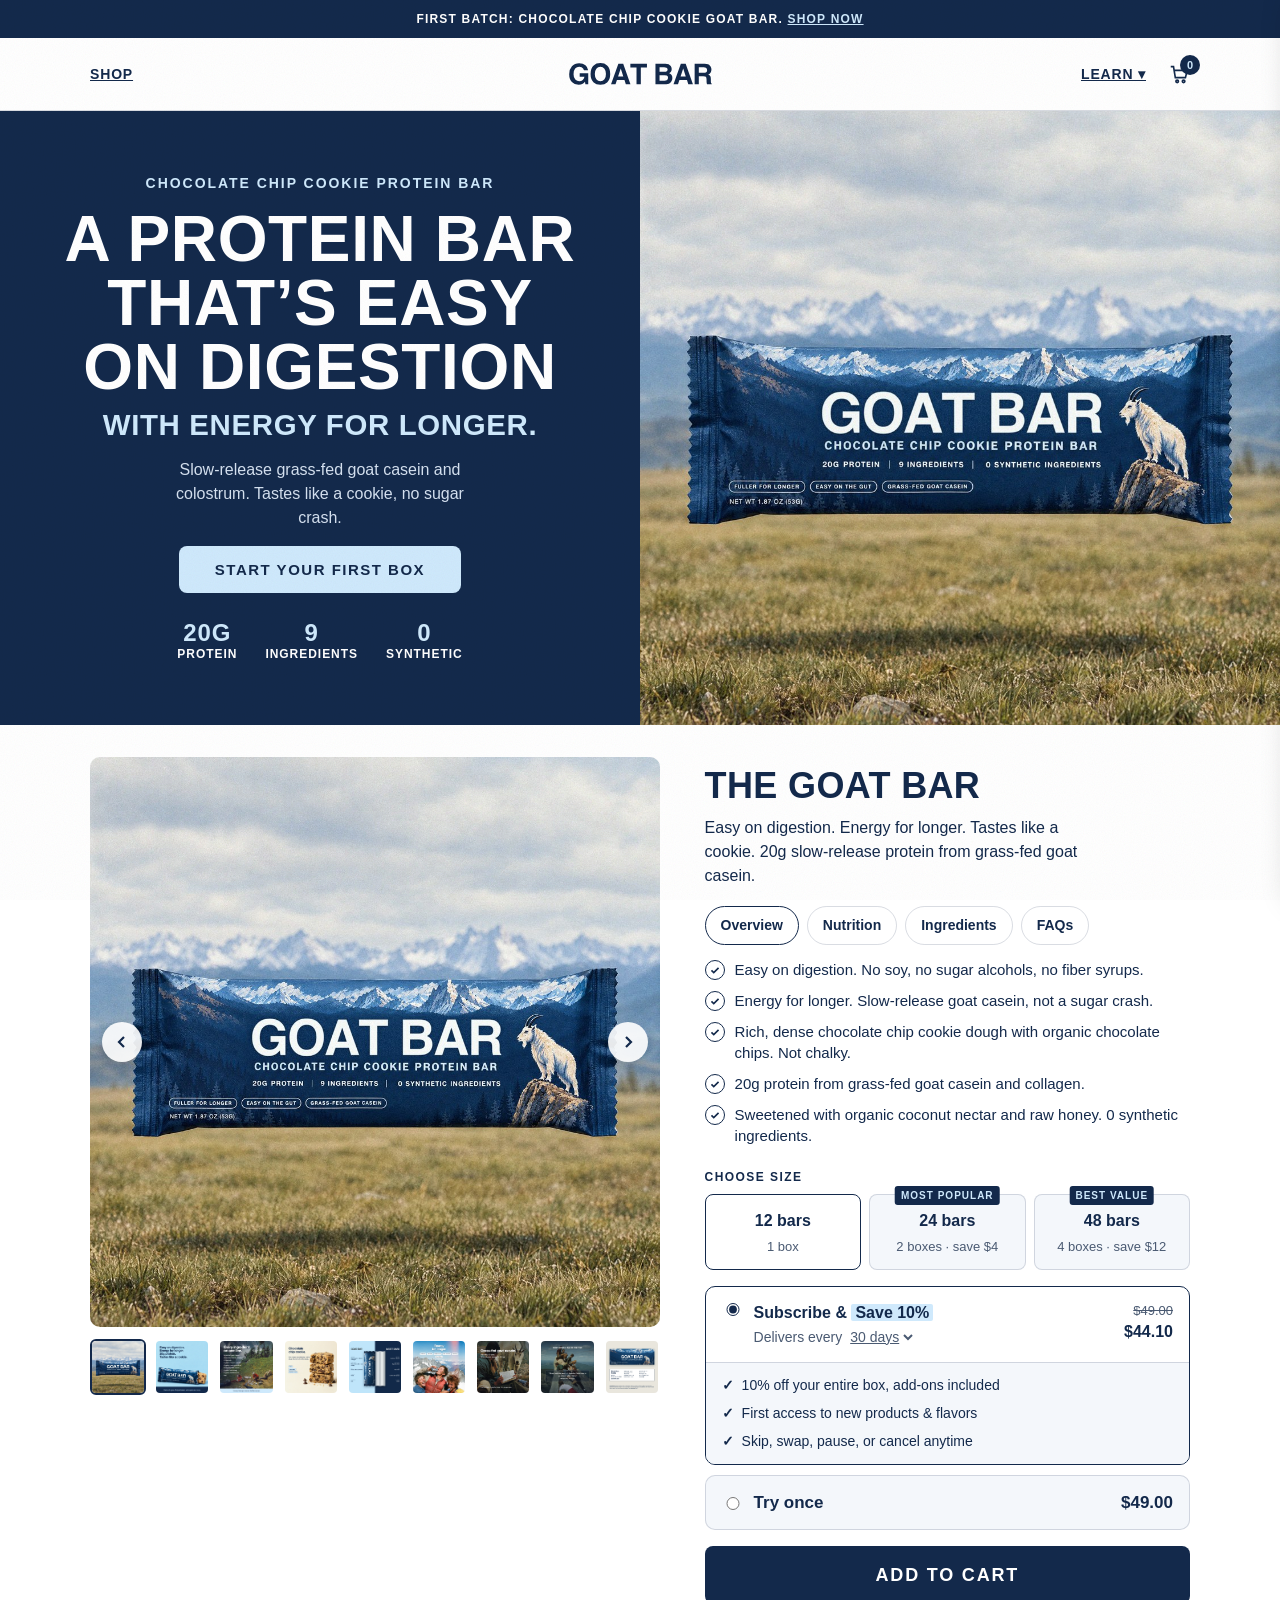
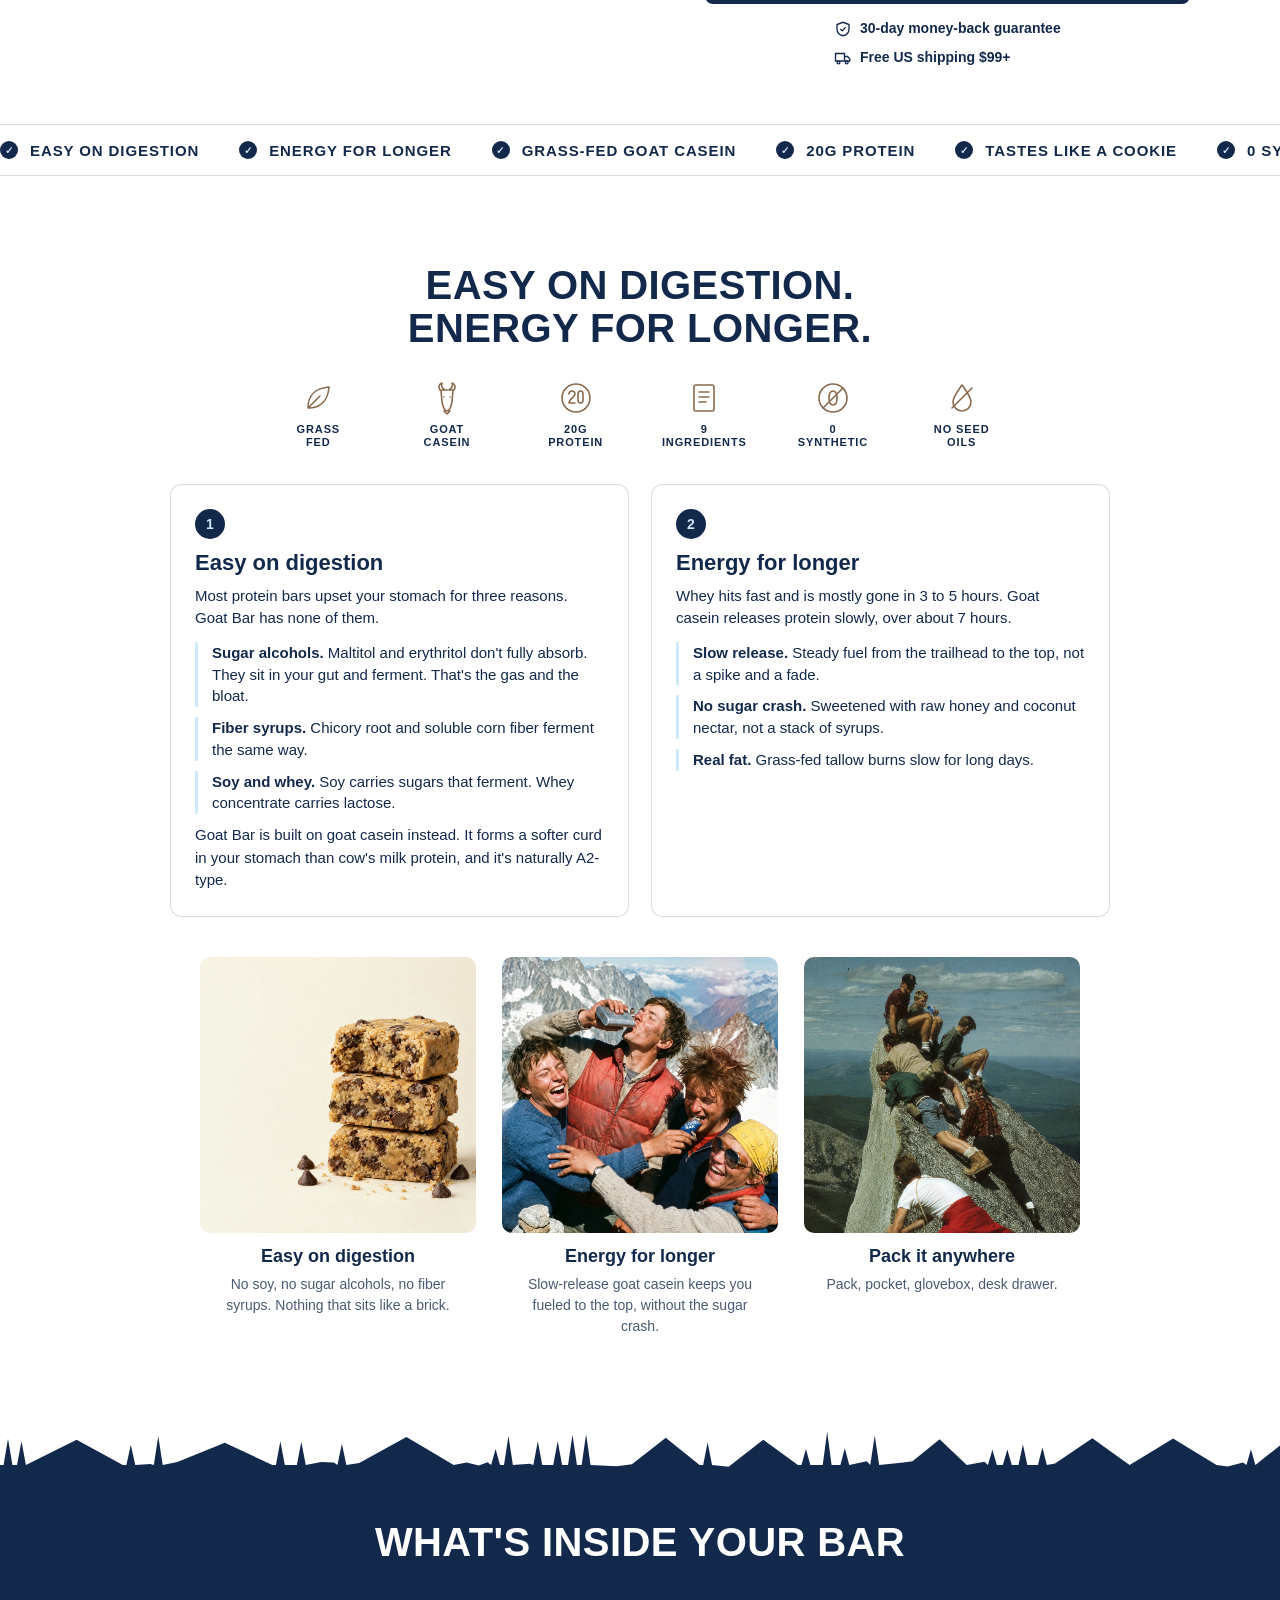
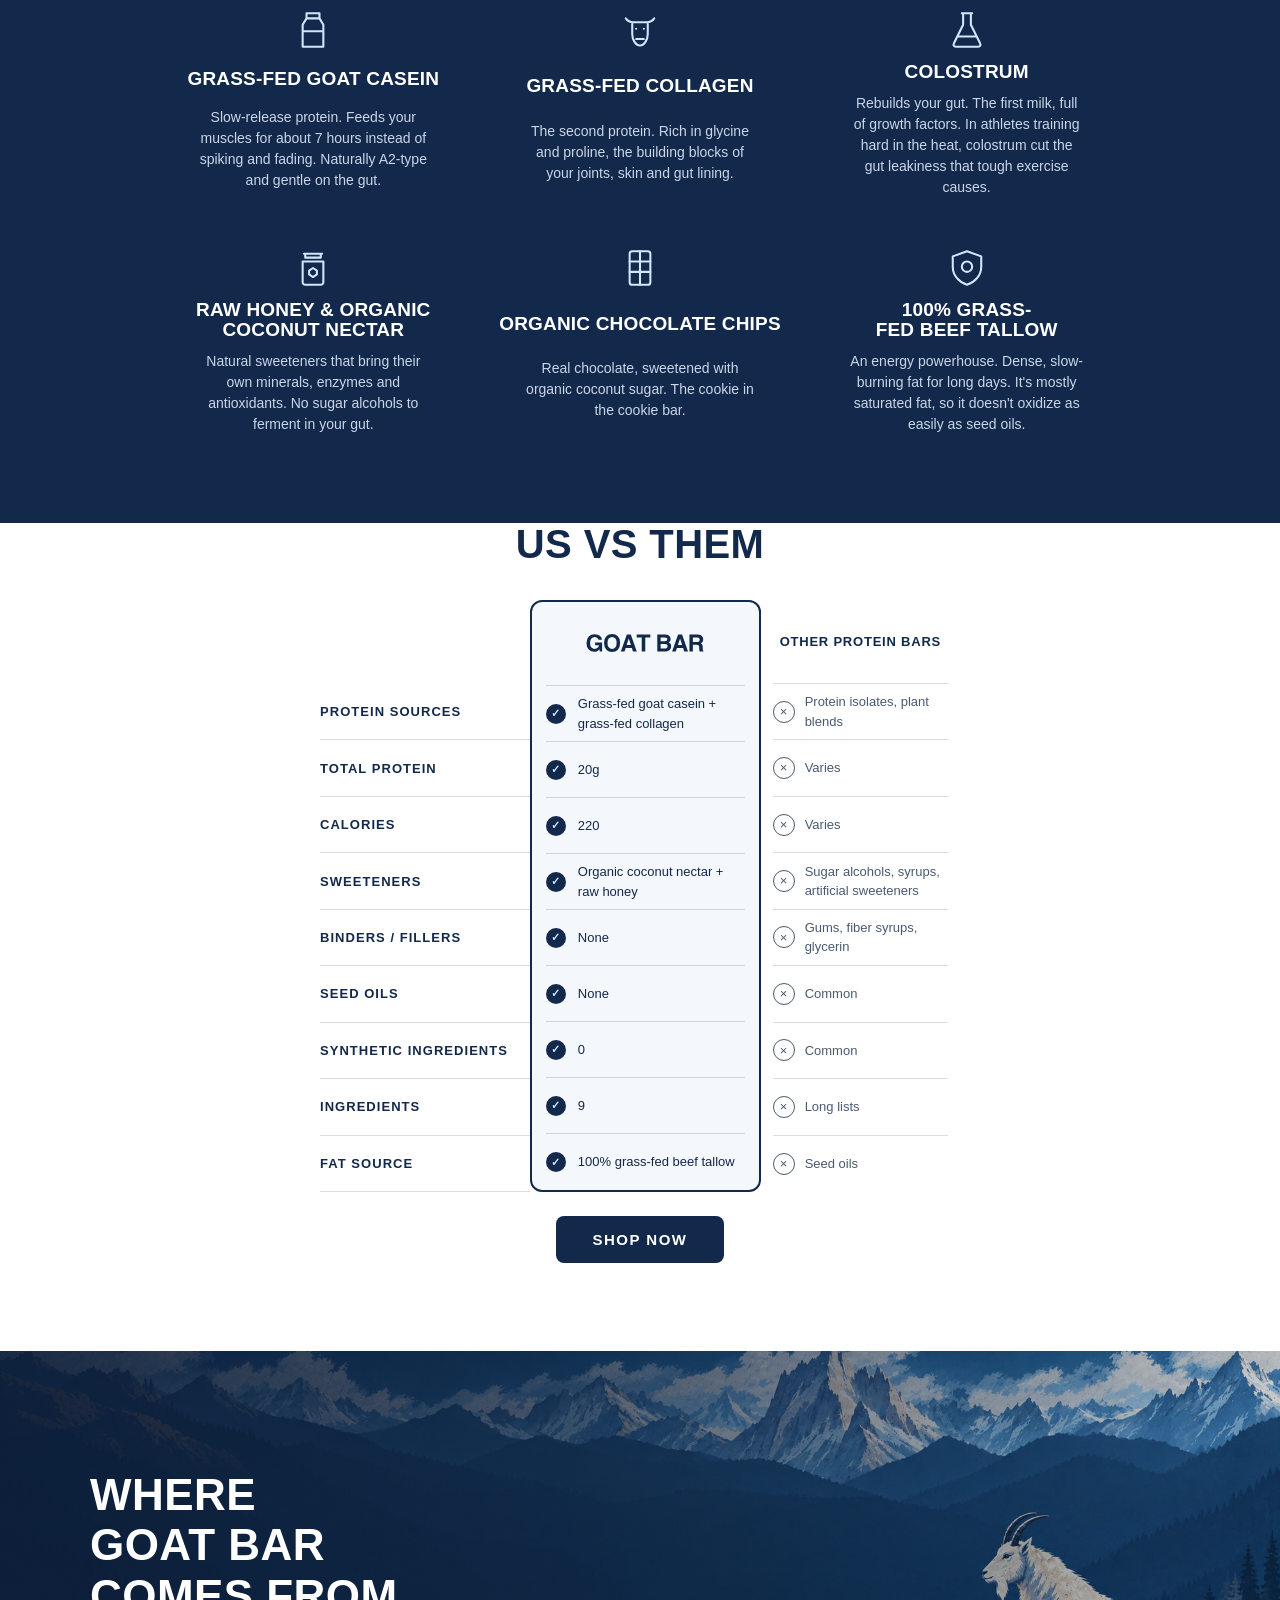
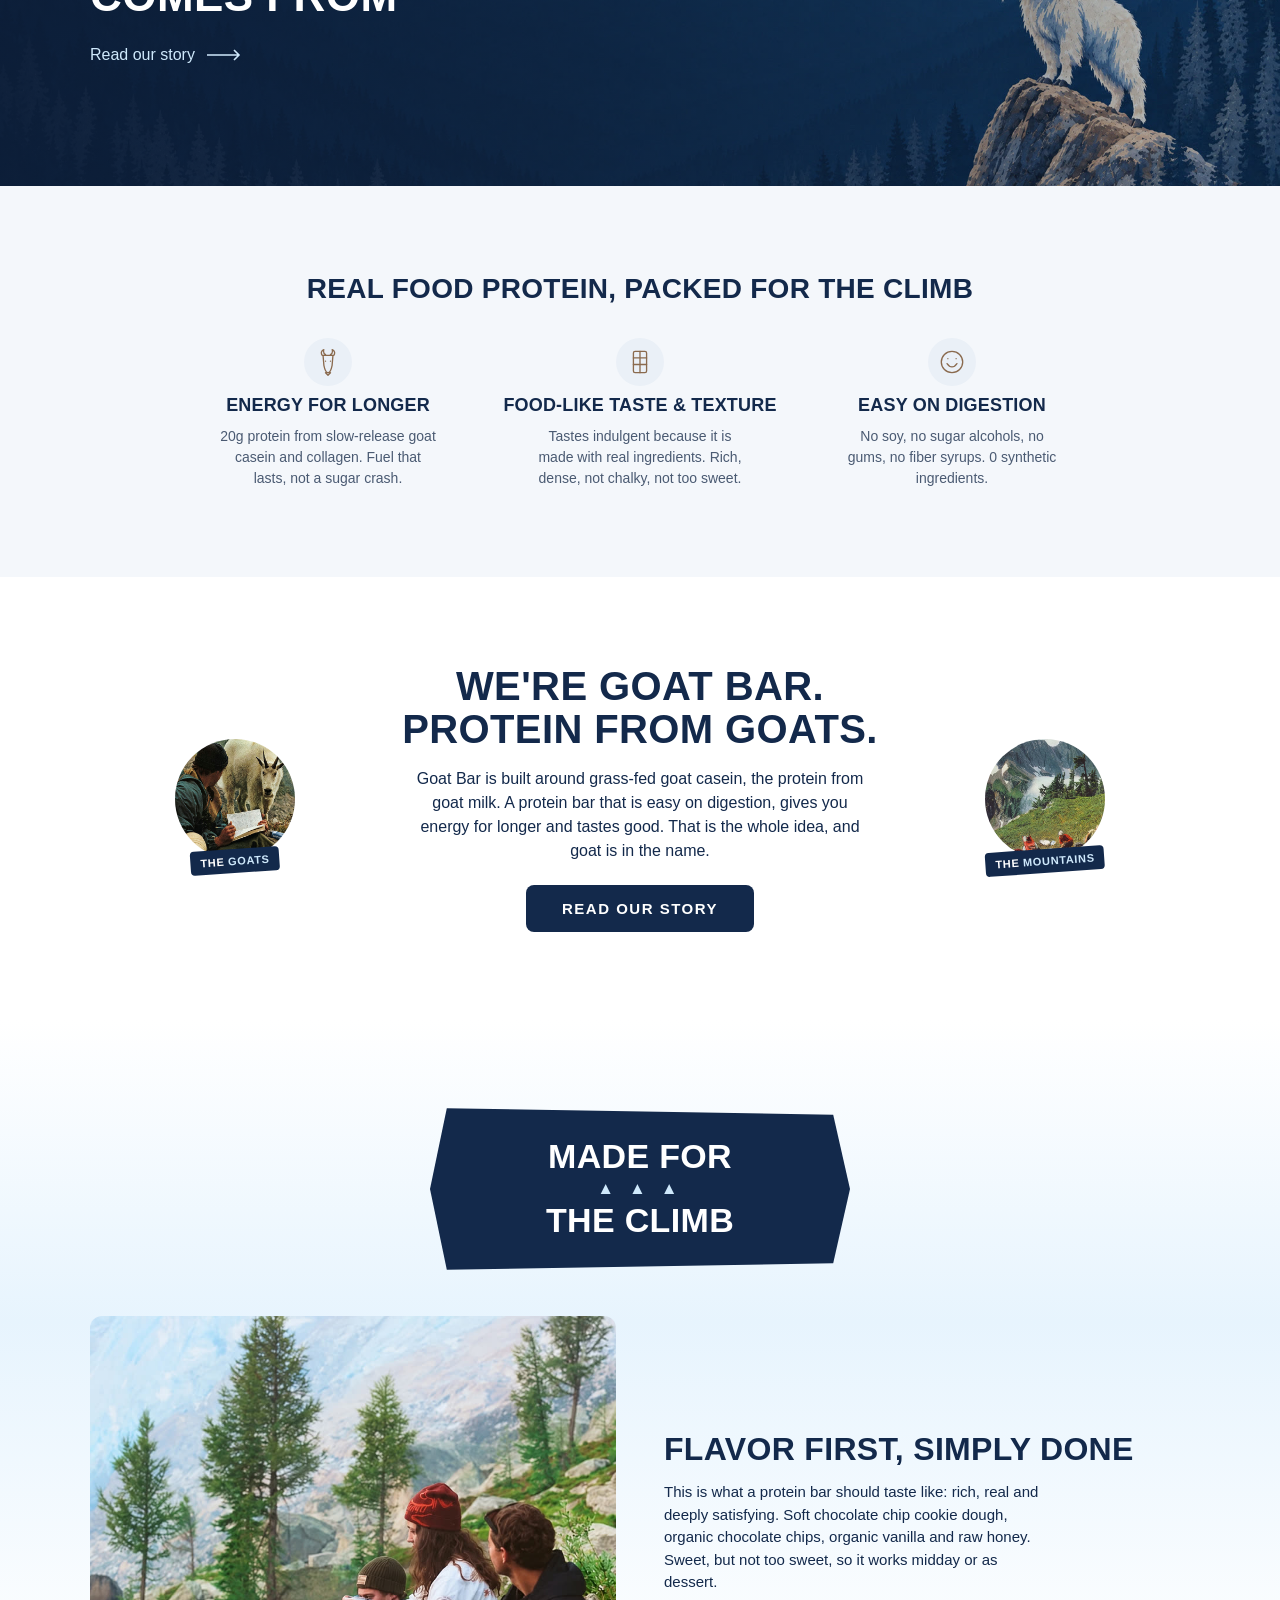
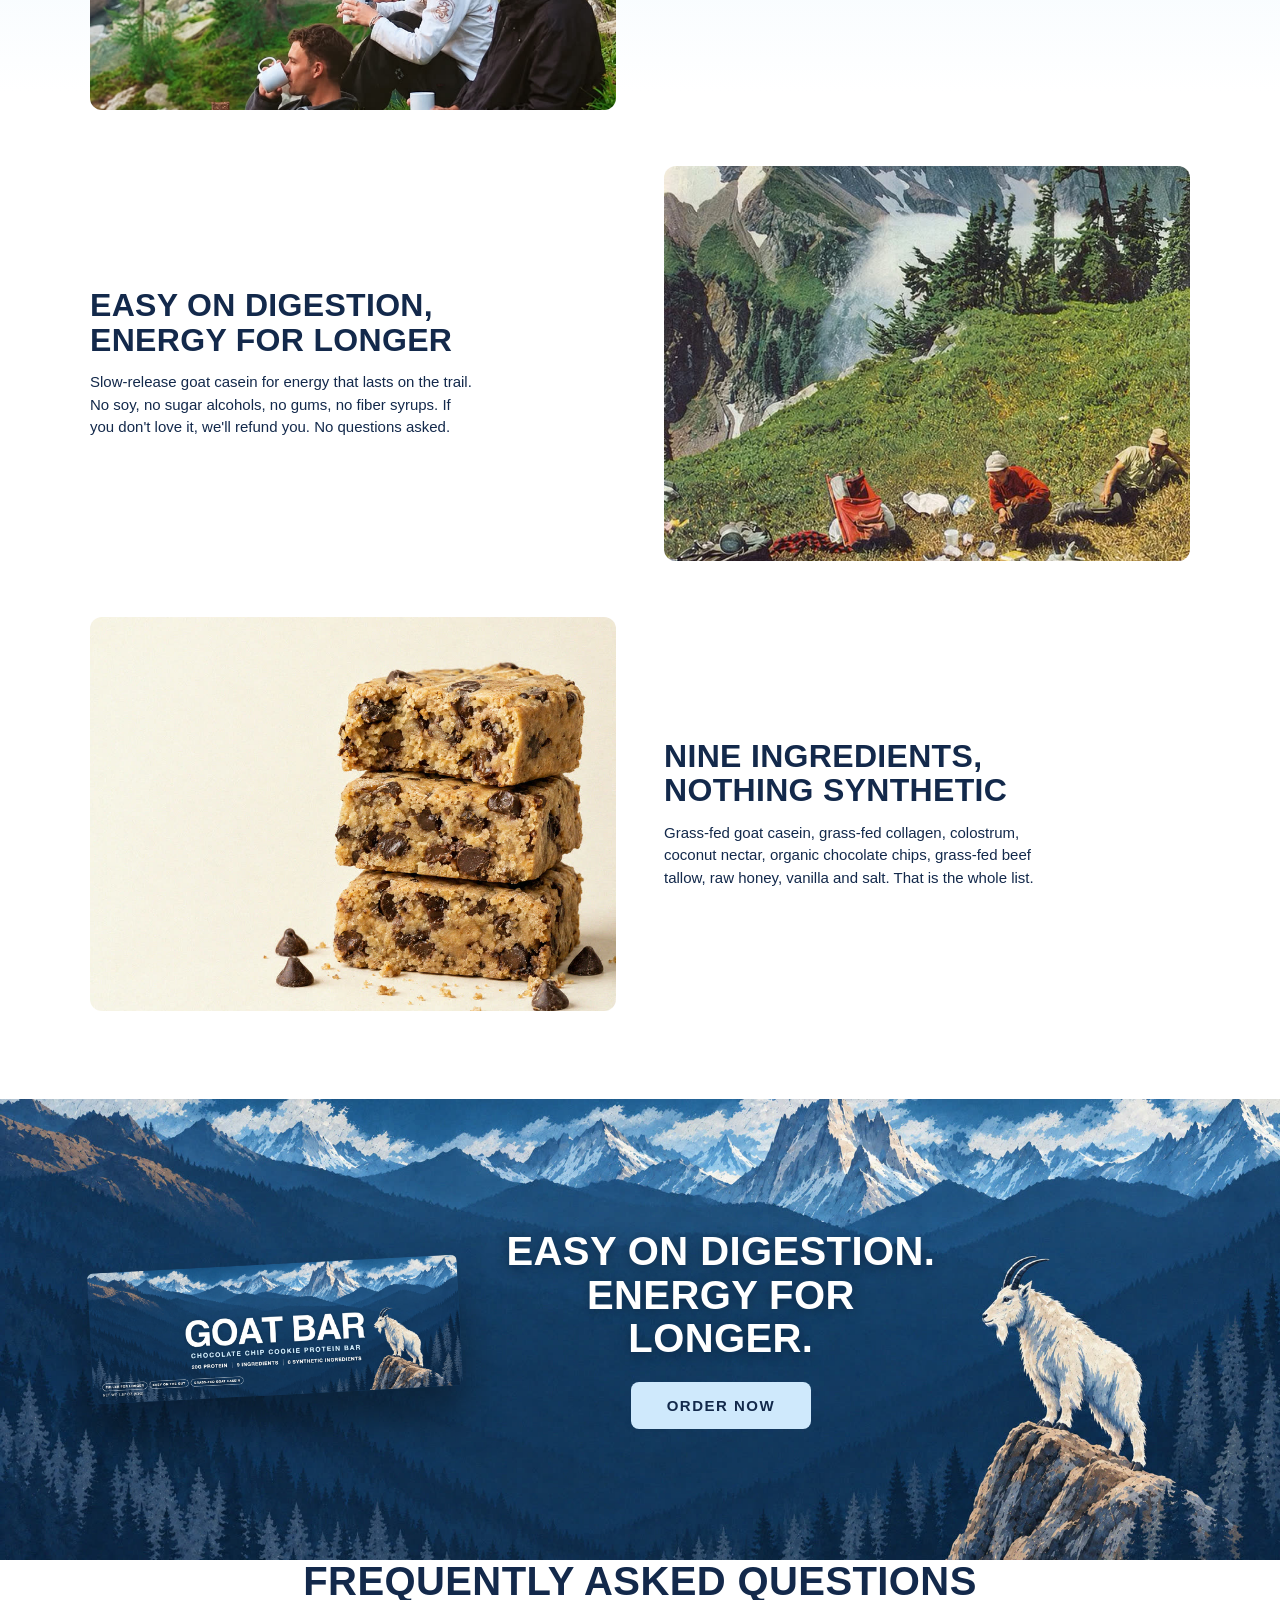
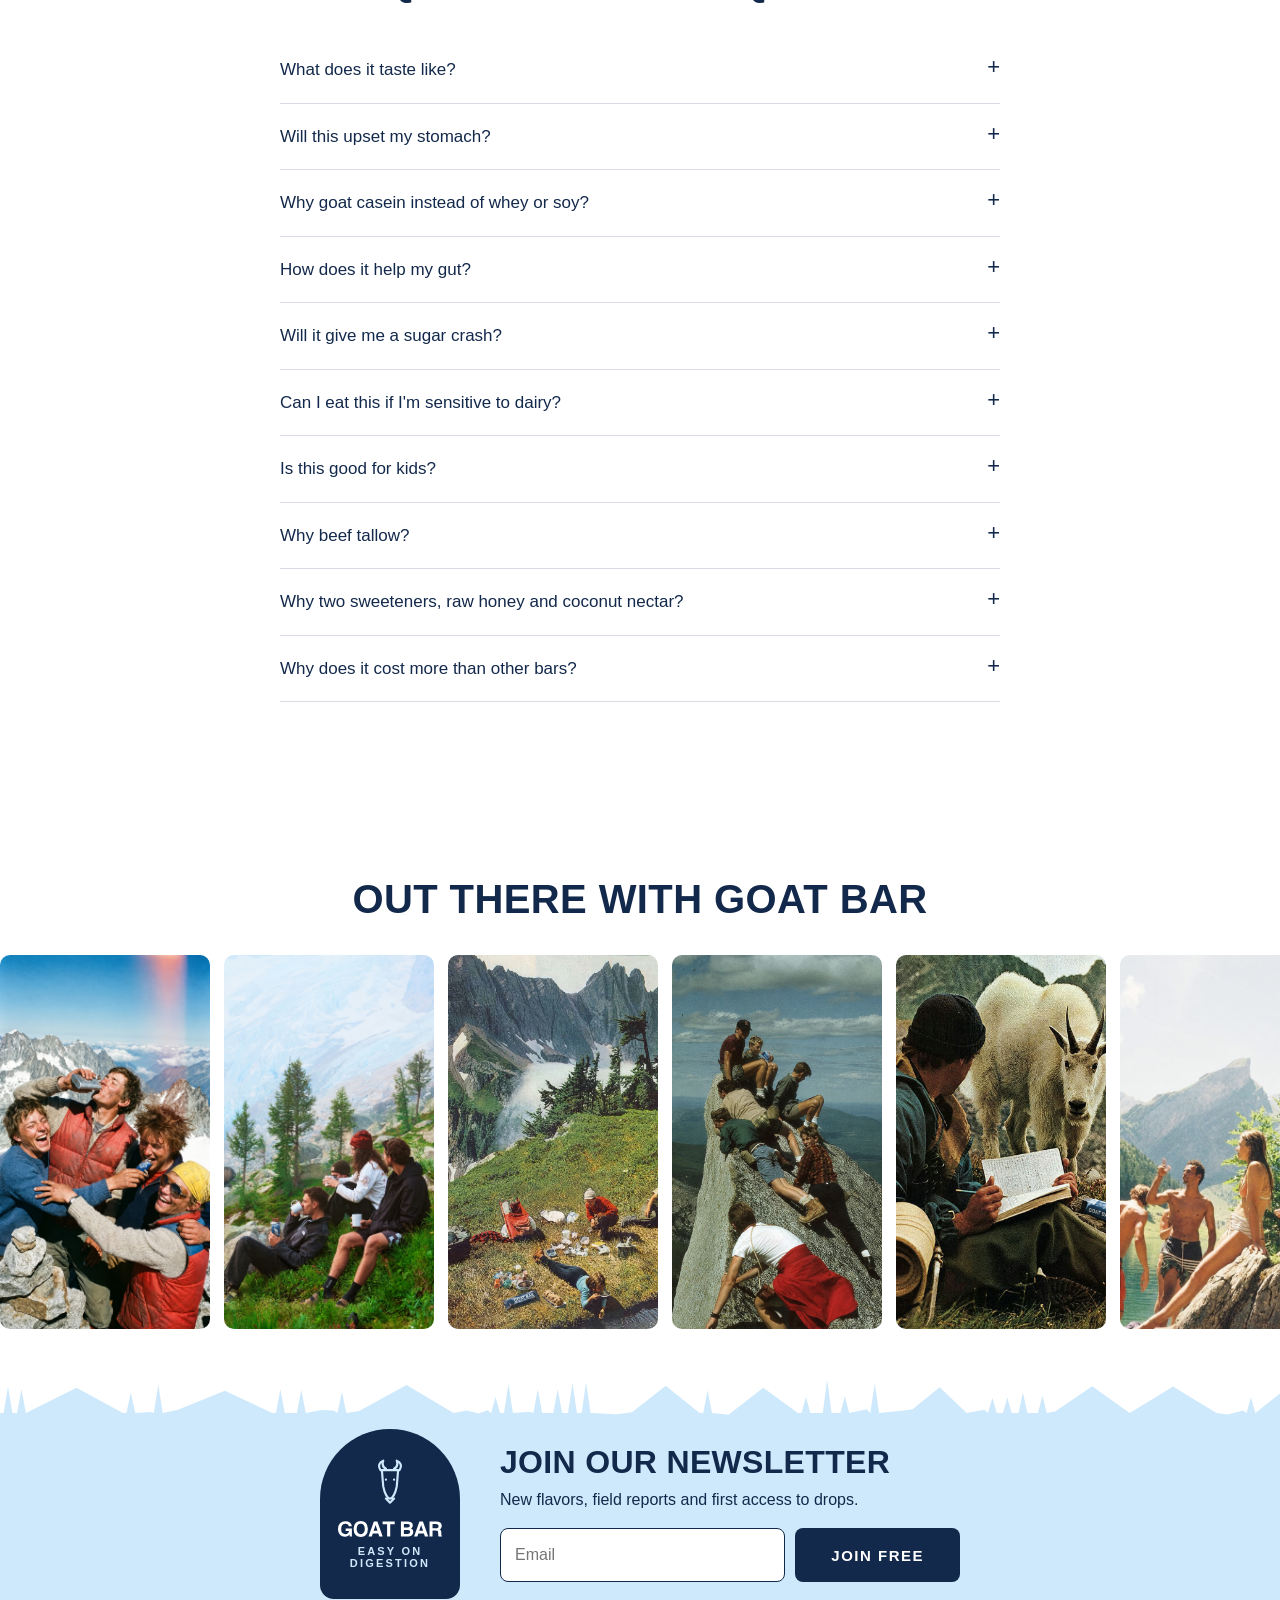
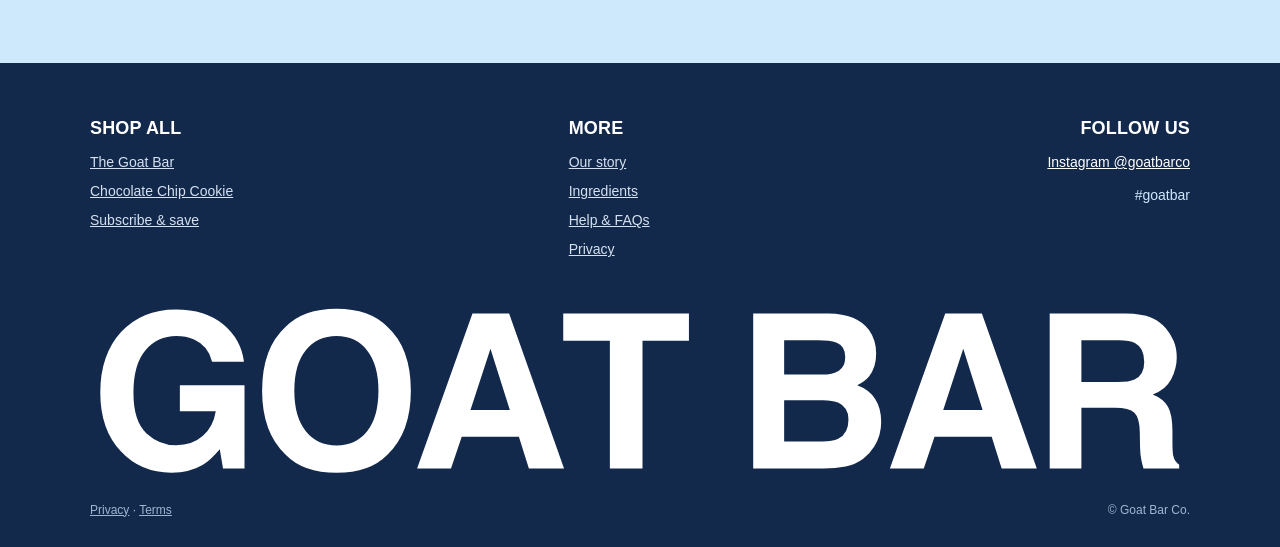
==== commit 963b2b6e: "Mobile: fix 4px overflow, sticky bar on scroll, seal text size Co-Authored-By: Claude Opus 5.5 <nore" ====
--- a/index.html
+++ b/index.html
@@ -260,7 +260,7 @@
   <div class="reels"><div class="reel"><img src="/assets/r1-summit-flask.jpg" alt="Climbers on a summit with Goat Bar"></div><div class="reel"><img src="/assets/r2-meadow-friends.jpg" alt="Friends on a mountain slope with Goat Bar"></div><div class="reel"><img src="/assets/r4-picnic.jpg" alt="Meadow picnic with Goat Bar"></div><div class="reel"><img src="/assets/r3-ridge-climbers.jpg" alt="Climbers on a ridge with Goat Bar"></div><div class="reel"><img src="/assets/r5-goat-reader.jpg" alt="A mountain goat and a hiker with Goat Bar"></div><div class="reel"><img src="/assets/r6-lake-rocks.jpg" alt="Friends at a mountain lake with Goat Bar"></div></div></section><section class="news">
   <svg class="edge" viewBox="0 0 1440 56" preserveAspectRatio="none" aria-hidden="true" id="edge2"></svg>
   <div class="in wrap">
-    <div class="seal"><div style="text-align:center"><svg class="ico" style="width:46px;height:46px;stroke:#CFE9FC;margin:0 auto 10px"><use href="#i-goat"/></svg><span class="wm"></span><div style="font:700 9px var(--display);letter-spacing:.2em;color:#CFE9FC;margin-top:8px">EASY ON DIGESTION</div></div></div>
+    <div class="seal"><div style="text-align:center"><svg class="ico" style="width:46px;height:46px;stroke:#CFE9FC;margin:0 auto 10px"><use href="#i-goat"/></svg><span class="wm"></span><div style="font:700 11px var(--display);letter-spacing:.2em;color:#CFE9FC;margin-top:8px">EASY ON DIGESTION</div></div></div>
     <div>
       <h2>Join our newsletter</h2>
       <p>New flavors, field reports and first access to drops.</p>
@@ -291,7 +291,7 @@
 document.getElementById("prev").onclick=()=>show(cur-1);document.getElementById("next").onclick=()=>show(cur+1);
 {let x0=null;const st=document.querySelector(".stage");st.addEventListener("touchstart",e=>{x0=e.touches[0].clientX},{passive:true});st.addEventListener("touchend",e=>{if(x0===null)return;const dx=e.changedTouches[0].clientX-x0;if(Math.abs(dx)>40)show(cur+(dx<0?1:-1));x0=null})}
 document.addEventListener("click",e=>{const l=e.target.closest('a[href^="#"]');if(!l)return;const id=l.getAttribute("href").slice(1);const t=id&&document.getElementById(id);if(!t)return;e.preventDefault();t.scrollIntoView({block:"start"});history.replaceState(null,"","#"+id)});
-{const st=document.getElementById("stick"),ab=document.getElementById("addBtn");if(st&&ab&&"IntersectionObserver"in window){new IntersectionObserver(([e])=>{st.classList.toggle("show",!e.isIntersecting&&e.boundingClientRect.top<0)}).observe(ab);st.querySelector("button").onclick=()=>ab.click()}}
+{const st=document.getElementById("stick"),ab=document.getElementById("addBtn");if(st&&ab){const u=()=>st.classList.toggle("show",ab.getBoundingClientRect().bottom<0);addEventListener("scroll",u,{passive:true});u();st.querySelector("button").onclick=()=>ab.click()}}
 document.querySelectorAll(".pills button").forEach(t=>t.onclick=()=>document.querySelectorAll(".pills button").forEach(x=>{x.setAttribute("aria-selected",x===t);document.getElementById(x.dataset.tab).hidden=x!==t}));
 const fmt=n=>"$"+n.toFixed(2);
 const price=t=>{const p=+t.dataset.p;document.getElementById("subNow").textContent=fmt(p*.9);document.getElementById("subWas").textContent=fmt(t.dataset.was?+t.dataset.was:p);document.getElementById("oncePrice").textContent=fmt(p)};
--- a/assets/site.css
+++ b/assets/site.css
@@ -255,7 +255,7 @@
   .thumbs button[aria-current="true"]{background:var(--navy)}
   .thumbs img{display:none}
   .buy h1{margin-top:6px}
-  .pills{flex-wrap:nowrap;overflow-x:auto;scrollbar-width:none;margin-right:-20px;padding-right:20px}
+  .pills{flex-wrap:nowrap;overflow-x:auto;scrollbar-width:none;margin-right:calc(-1 * var(--gut));padding-right:var(--gut)}
   .pills::-webkit-scrollbar{display:none}
   .pills button{flex:none}
   .stick{display:grid;grid-template-columns:1fr;gap:8px;position:fixed;left:0;right:0;bottom:0;z-index:40;background:var(--paper);border-top:1px solid var(--line);border-radius:14px 14px 0 0;padding:12px var(--gut) calc(12px + env(safe-area-inset-bottom));box-shadow:0 -6px 20px rgba(0,0,0,.08);transform:translateY(110%);transition:transform .25s}
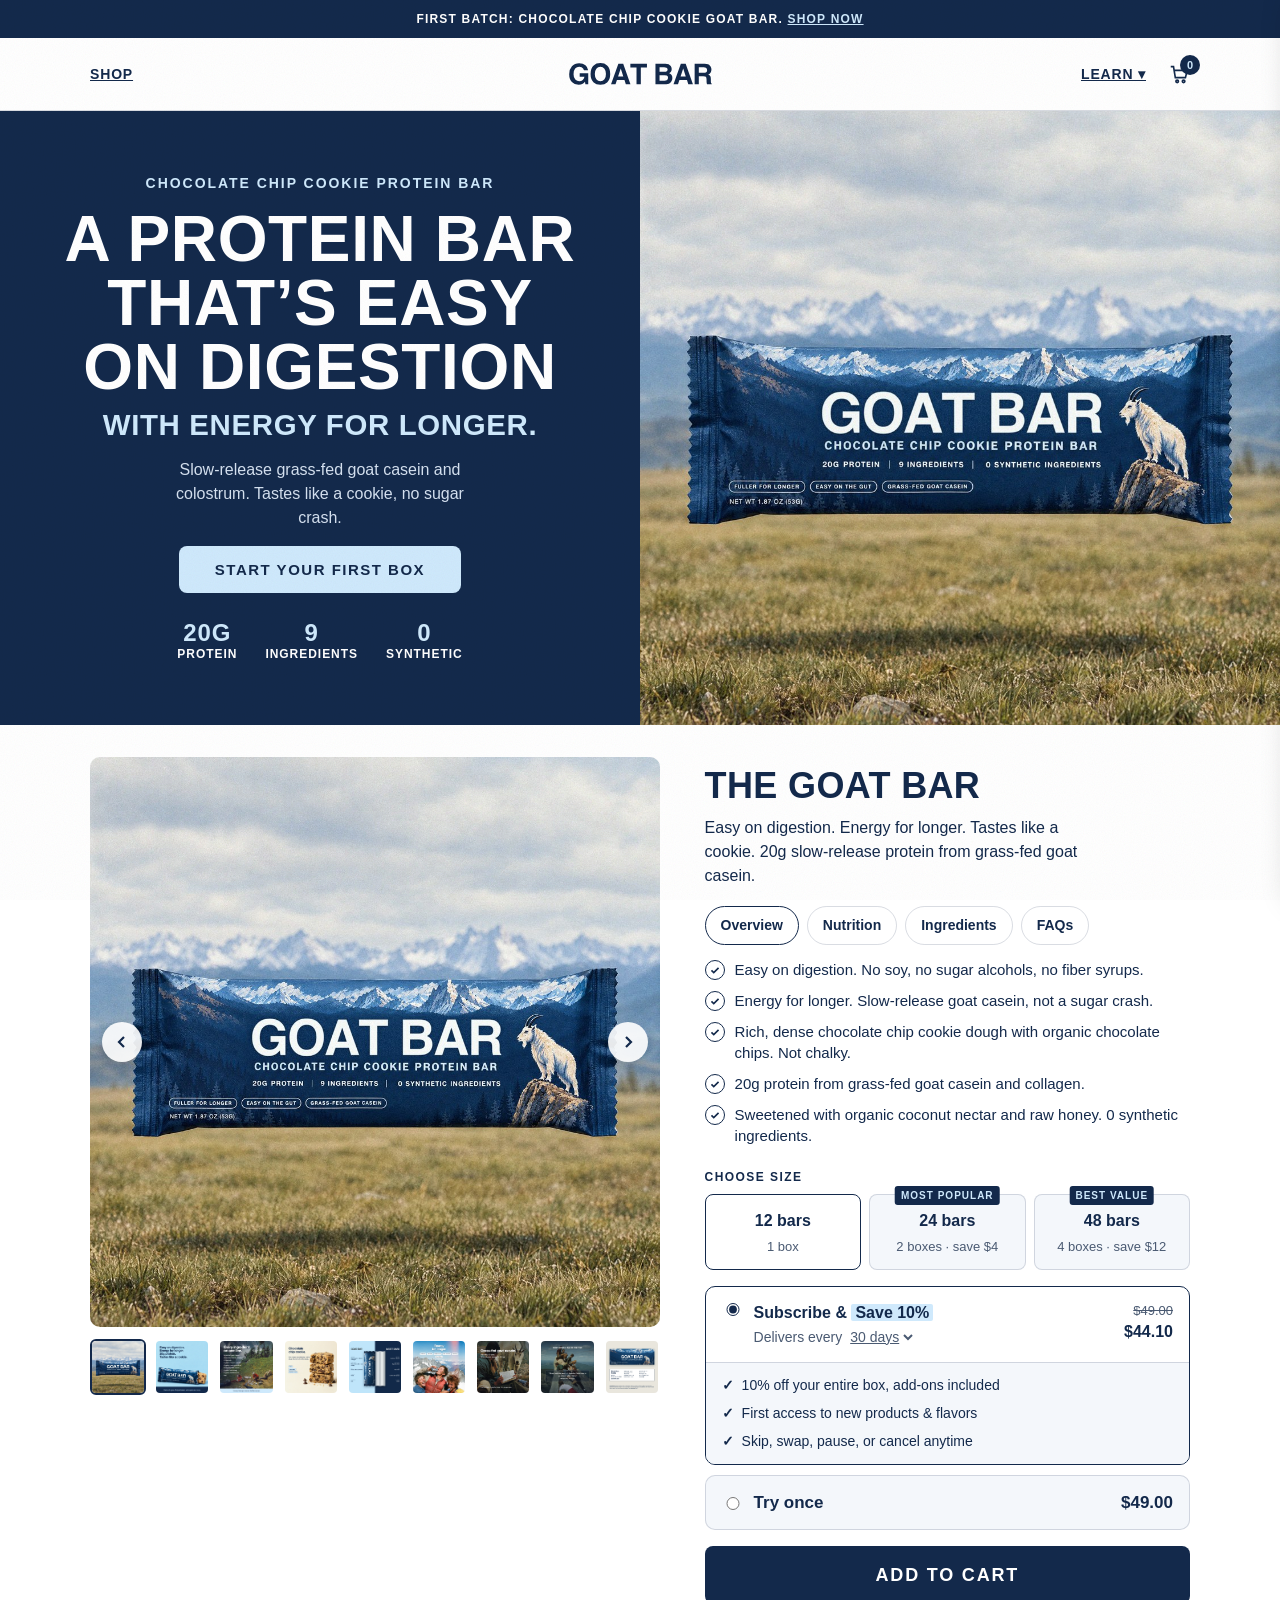
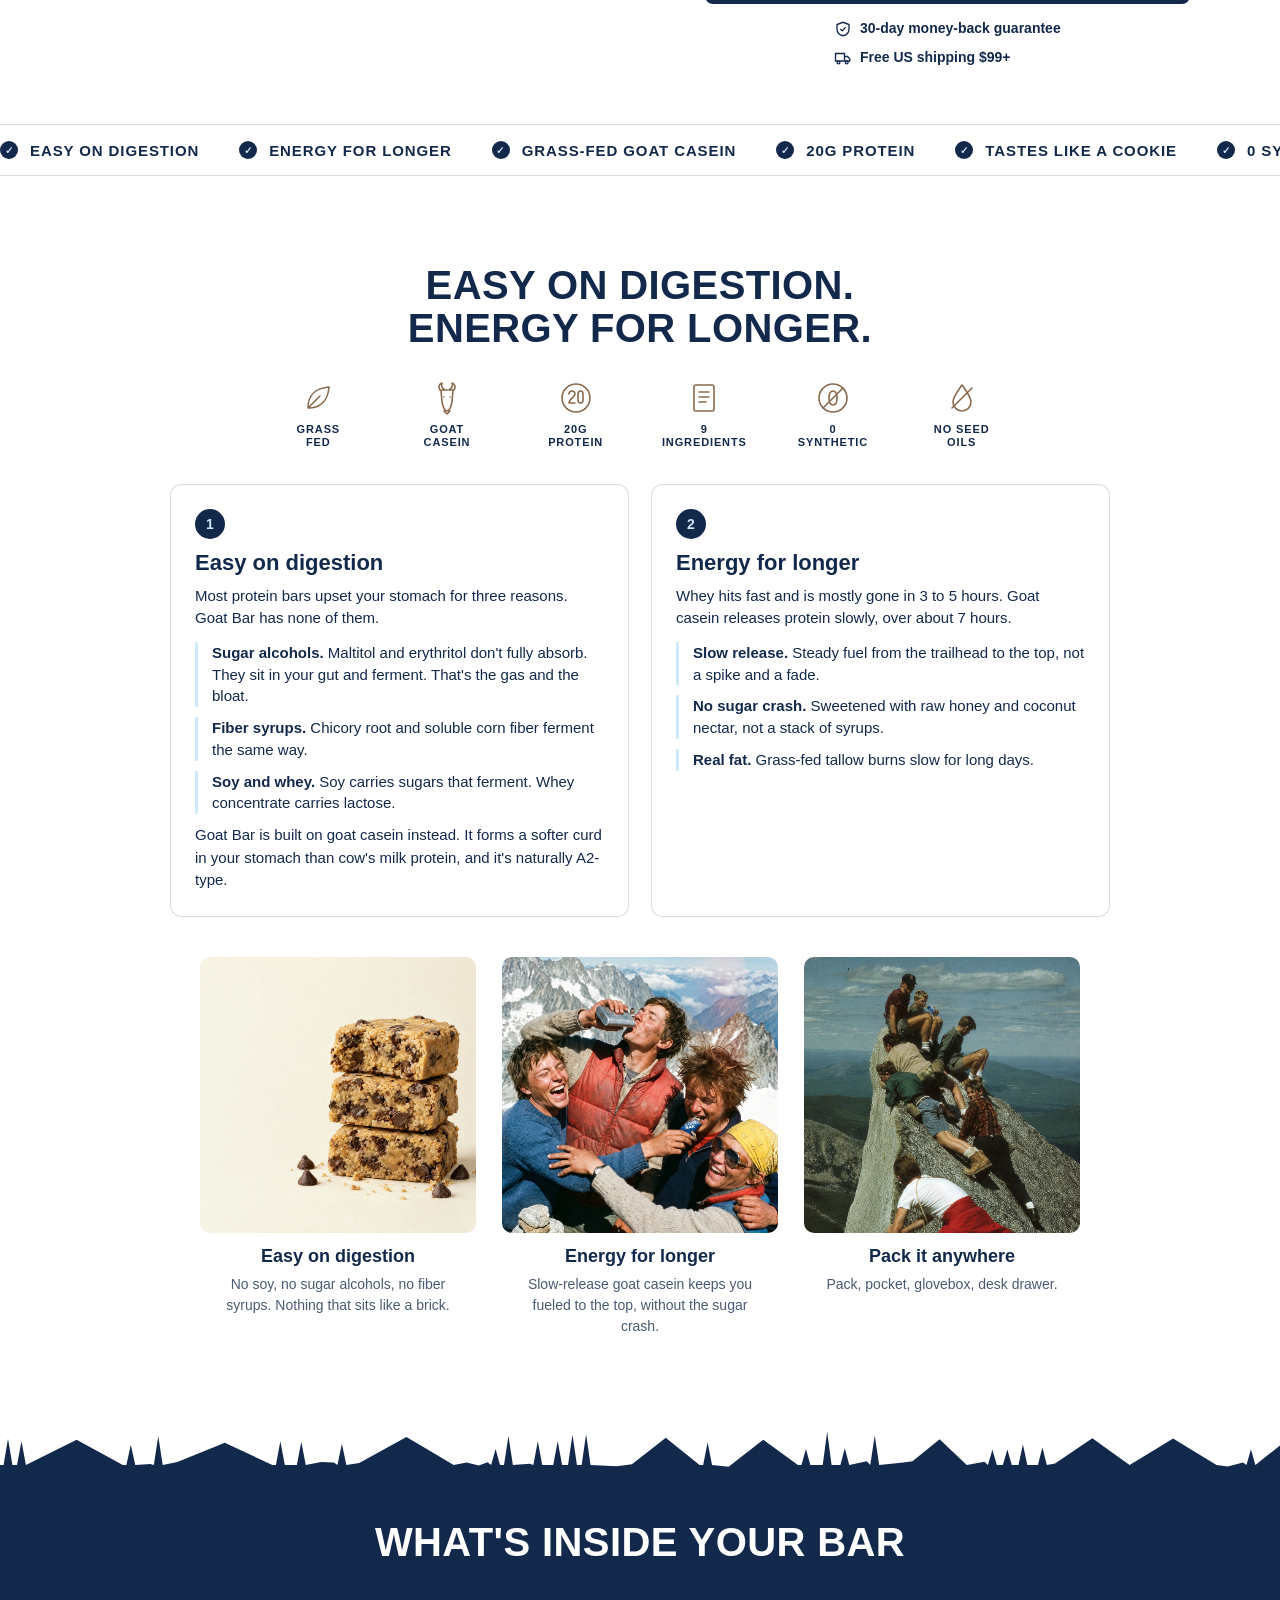
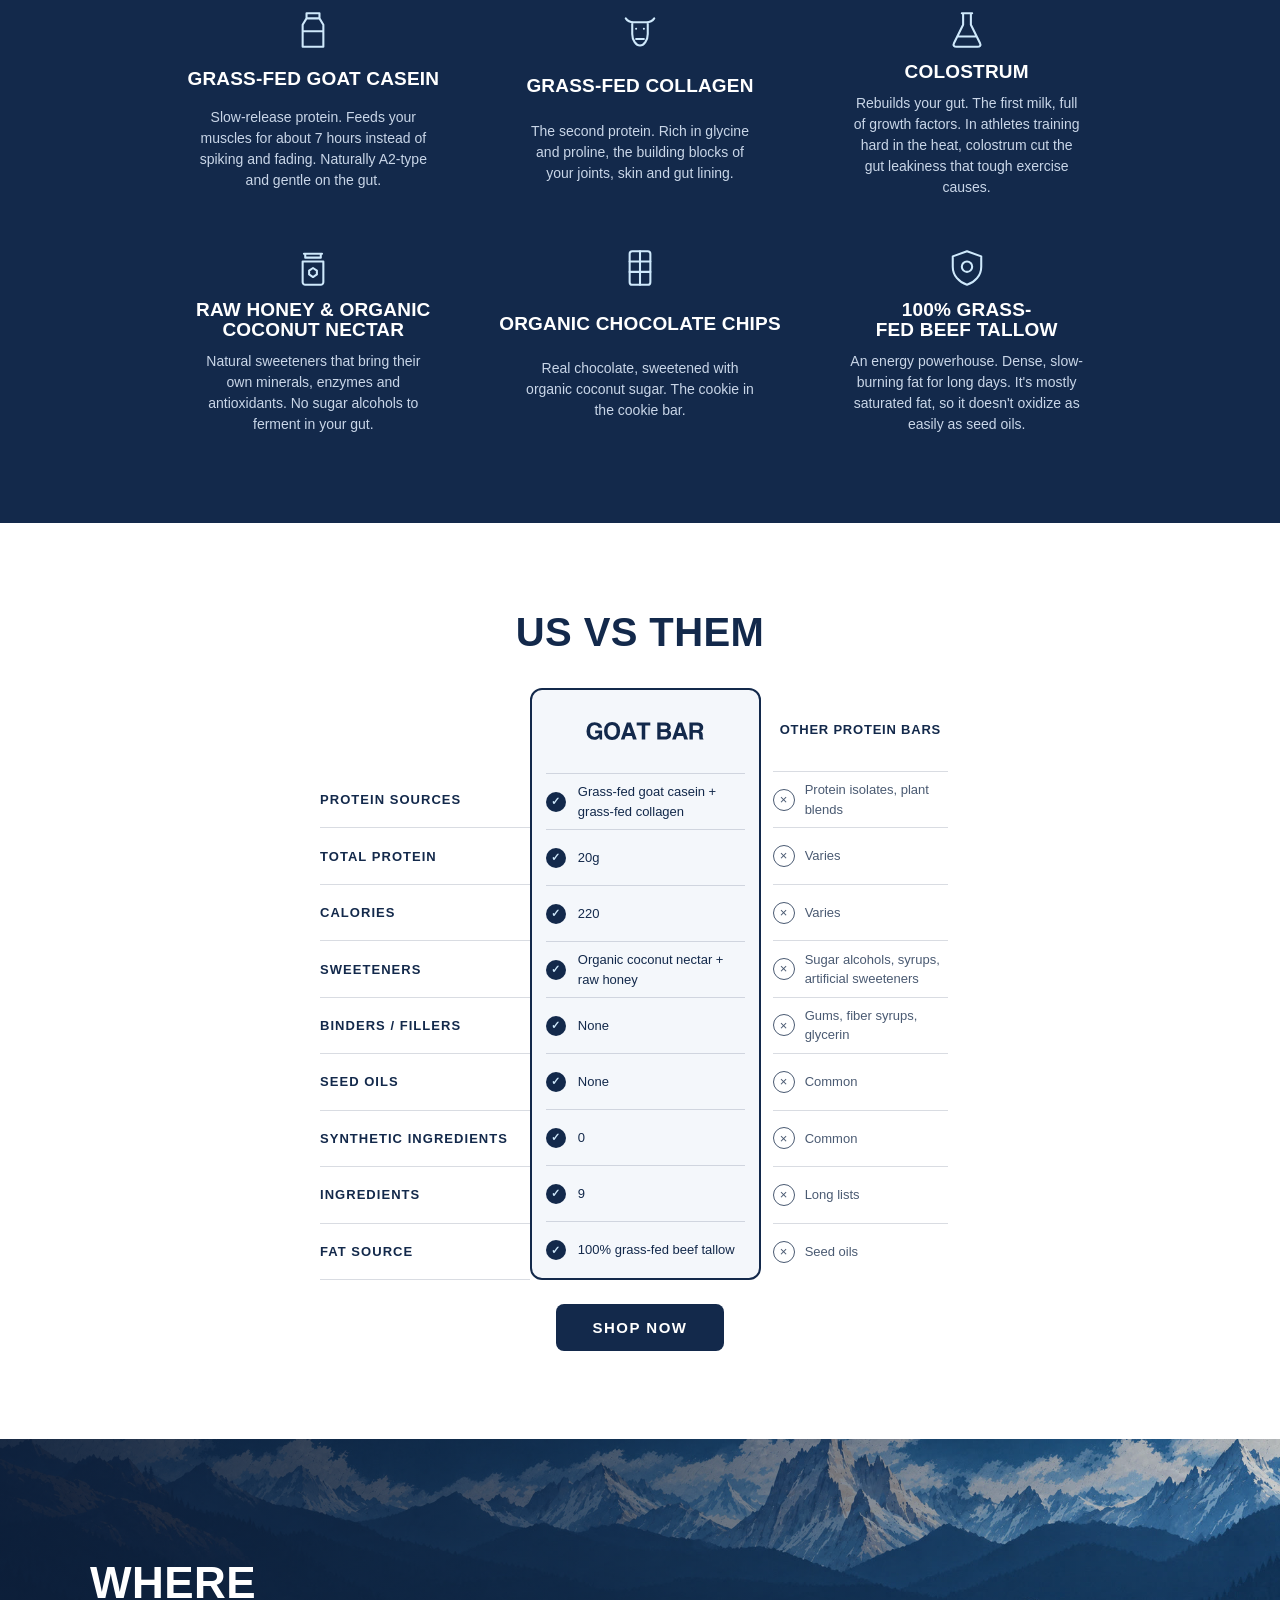
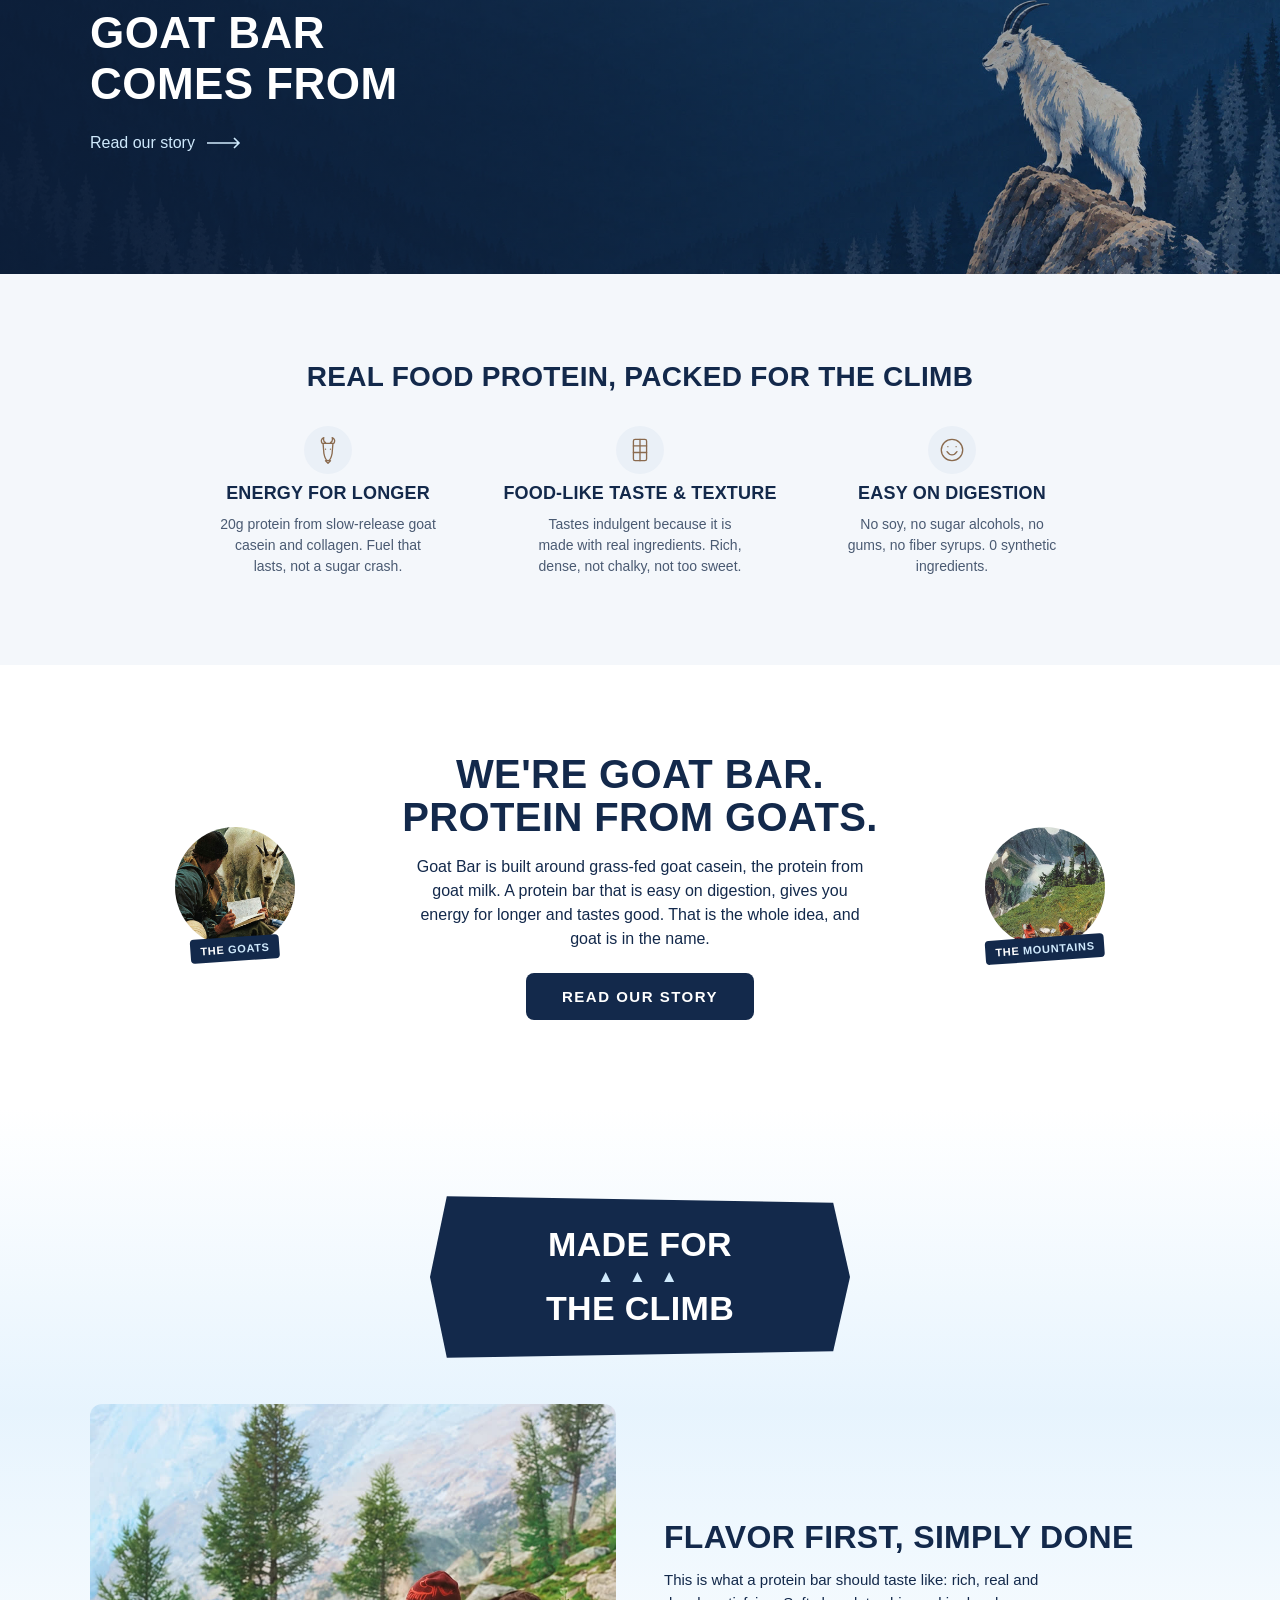
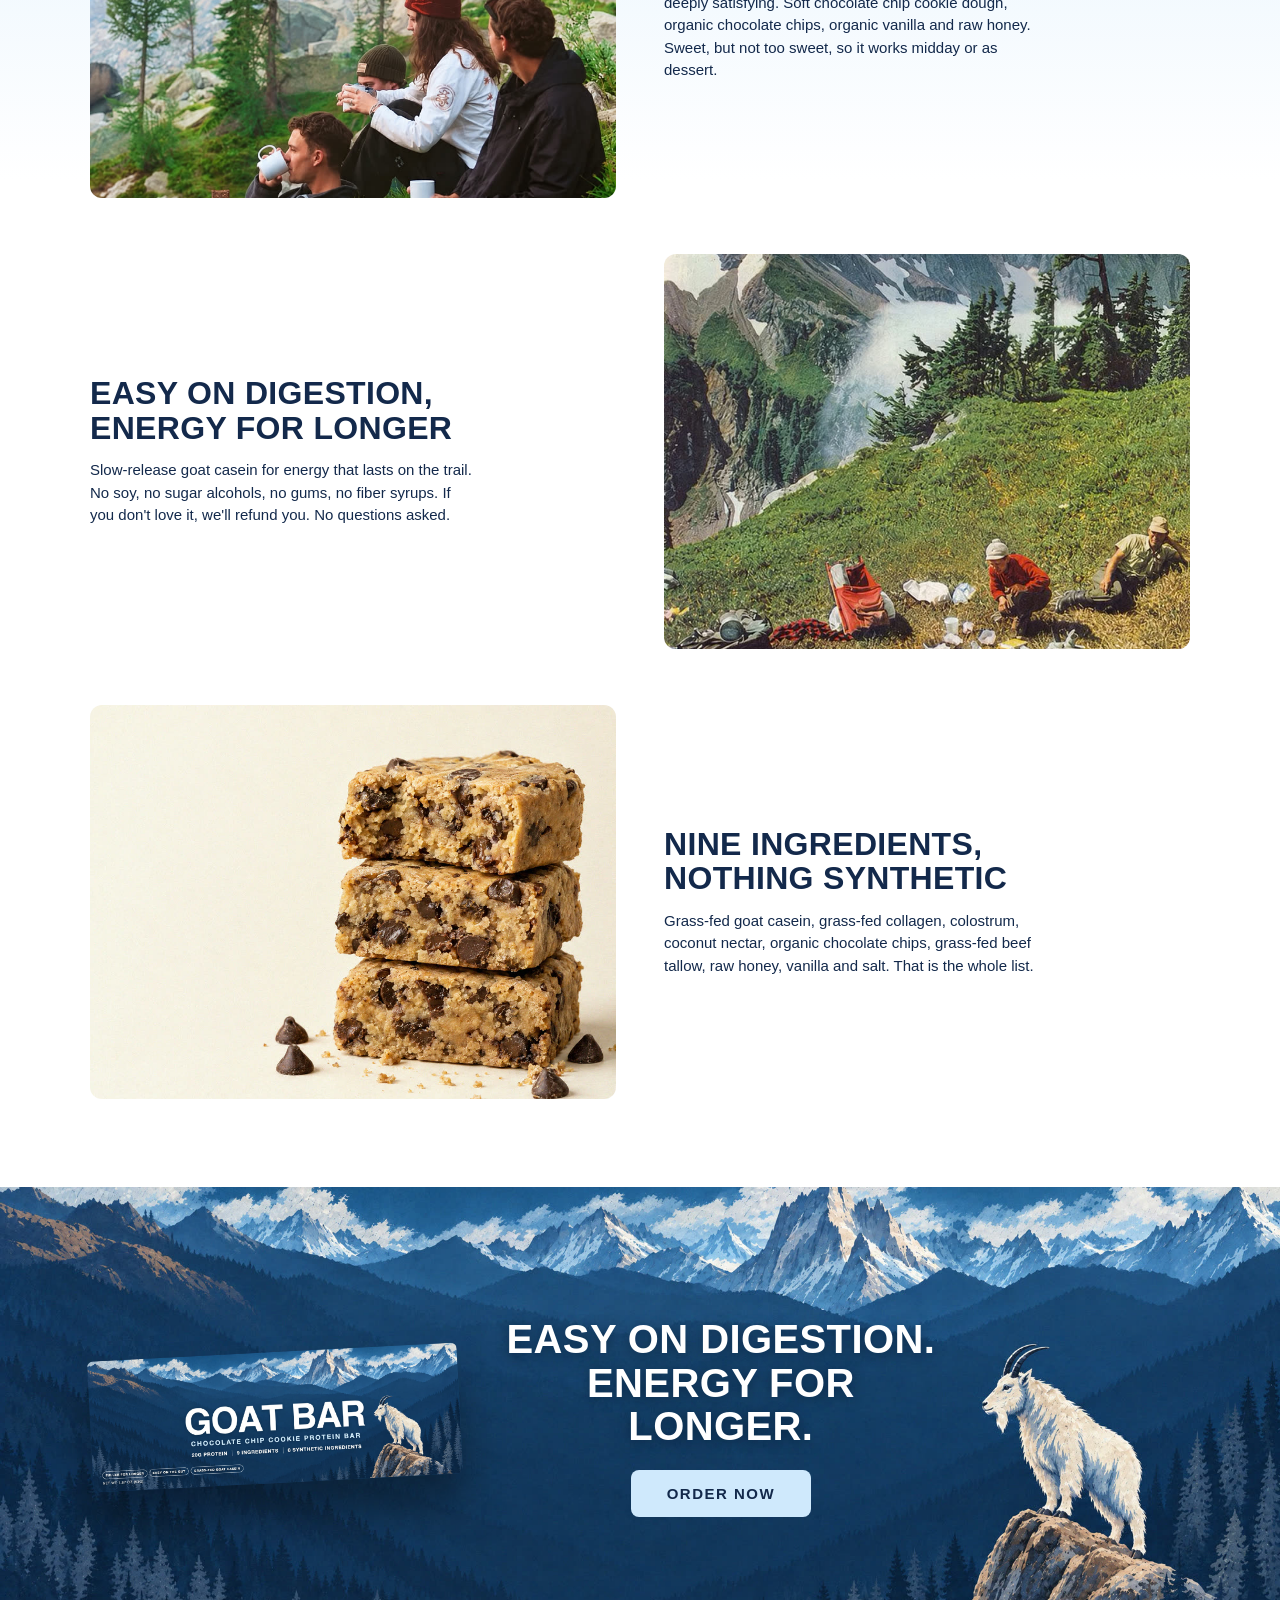
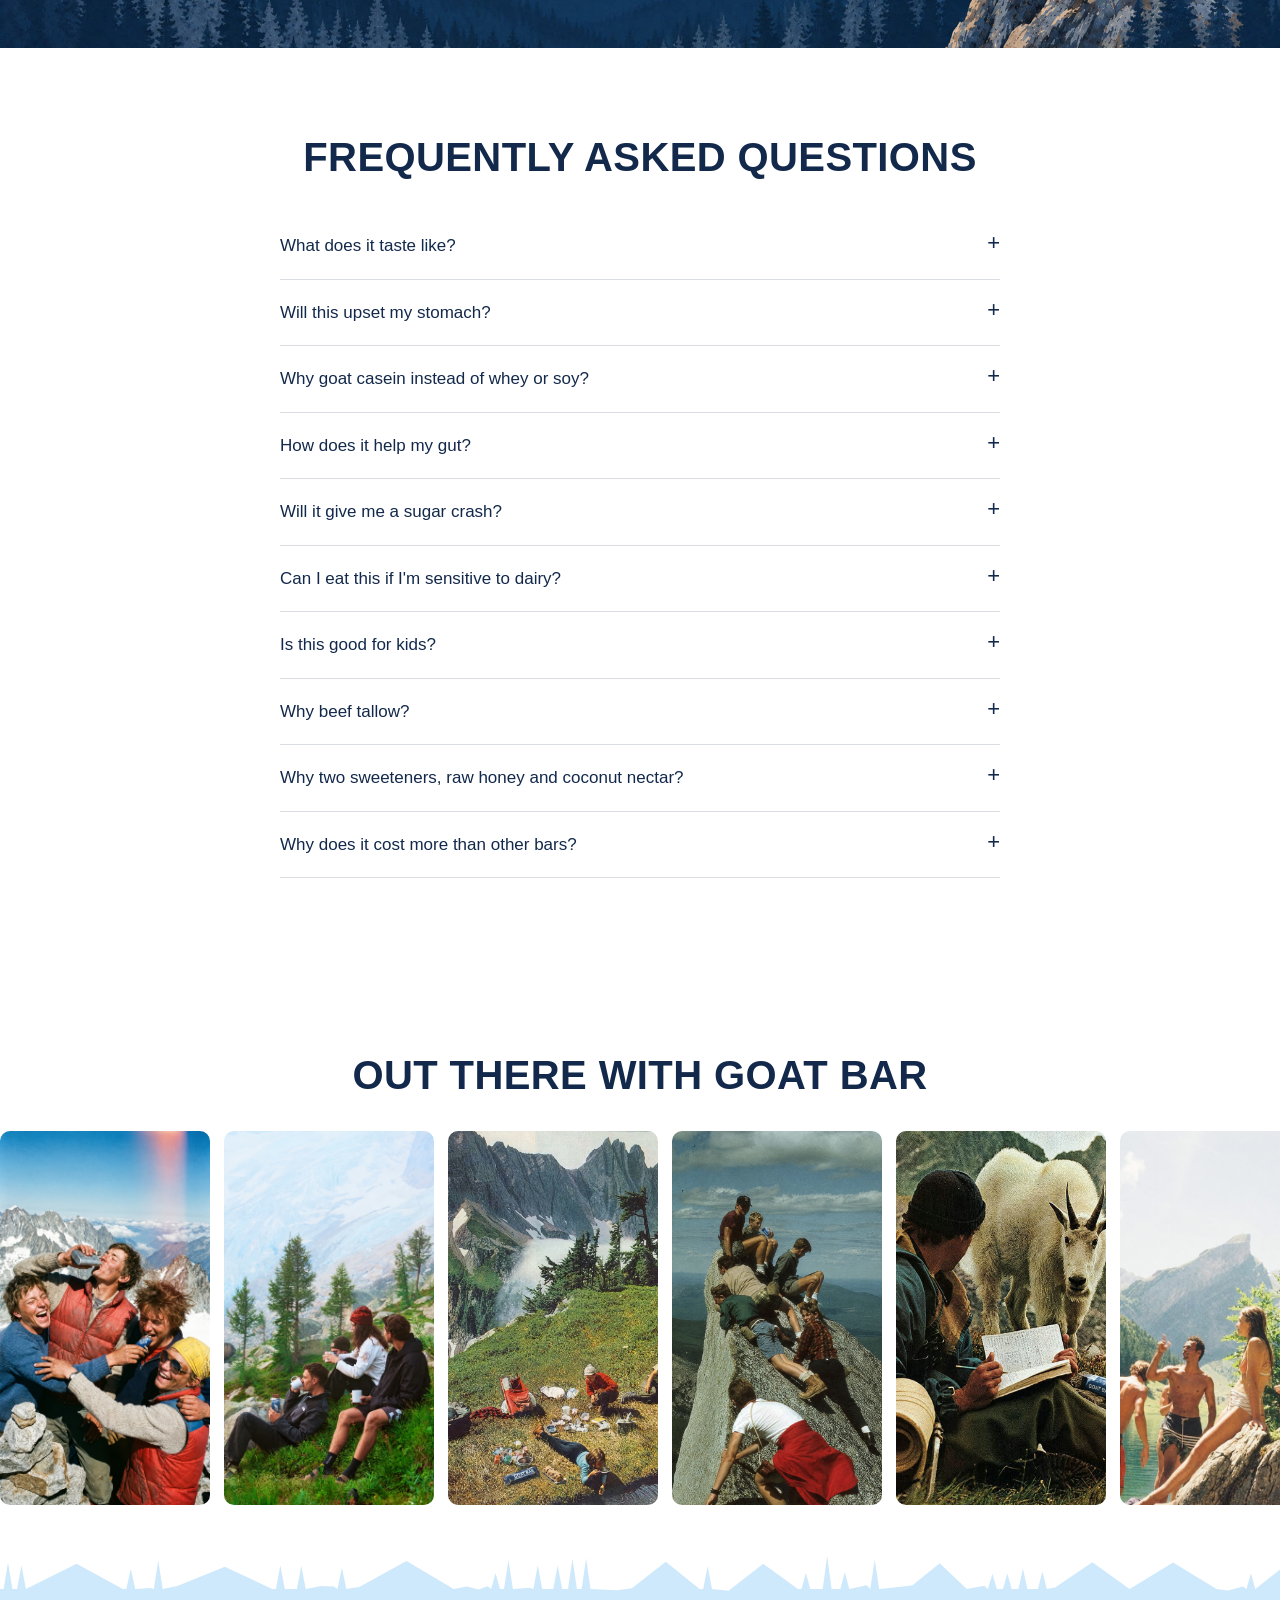
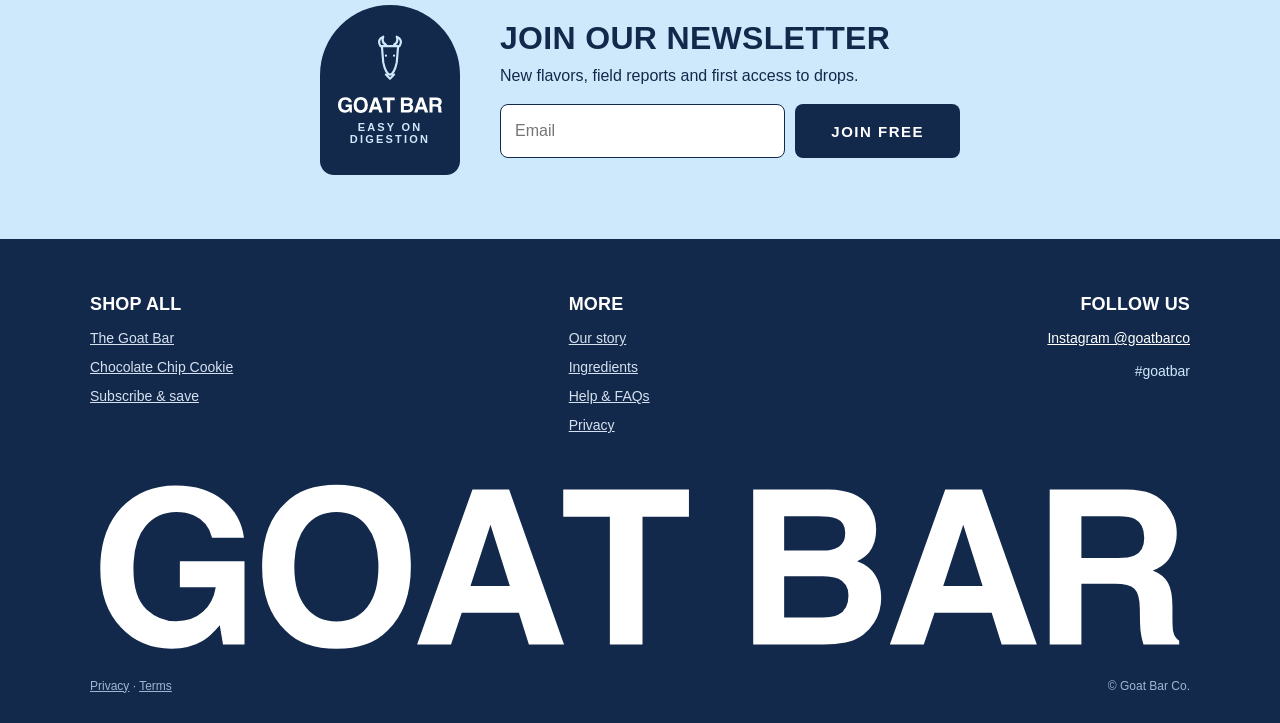
==== commit 0dfe6aaa: "Spacing above Us vs them and FAQ Co-Authored-By: Claude Opus 5.5 <noreply@anthropic.com>" ====
--- a/index.html
+++ b/index.html
@@ -166,7 +166,7 @@
 </section>
 
 <!-- 8 US VS THEM -->
-<section style="padding-top:0">
+<section>
   <div class="wrap">
     <h2 class="h2 center">Us vs them</h2>
     <div class="vs">
@@ -235,7 +235,7 @@
 </section>
 
 <!-- 15 FAQ -->
-<section style="padding-top:0" id="faq">
+<section id="faq">
   <div class="wrap">
     <h2 class="h2 center">Frequently asked questions</h2>
     <div class="faq">
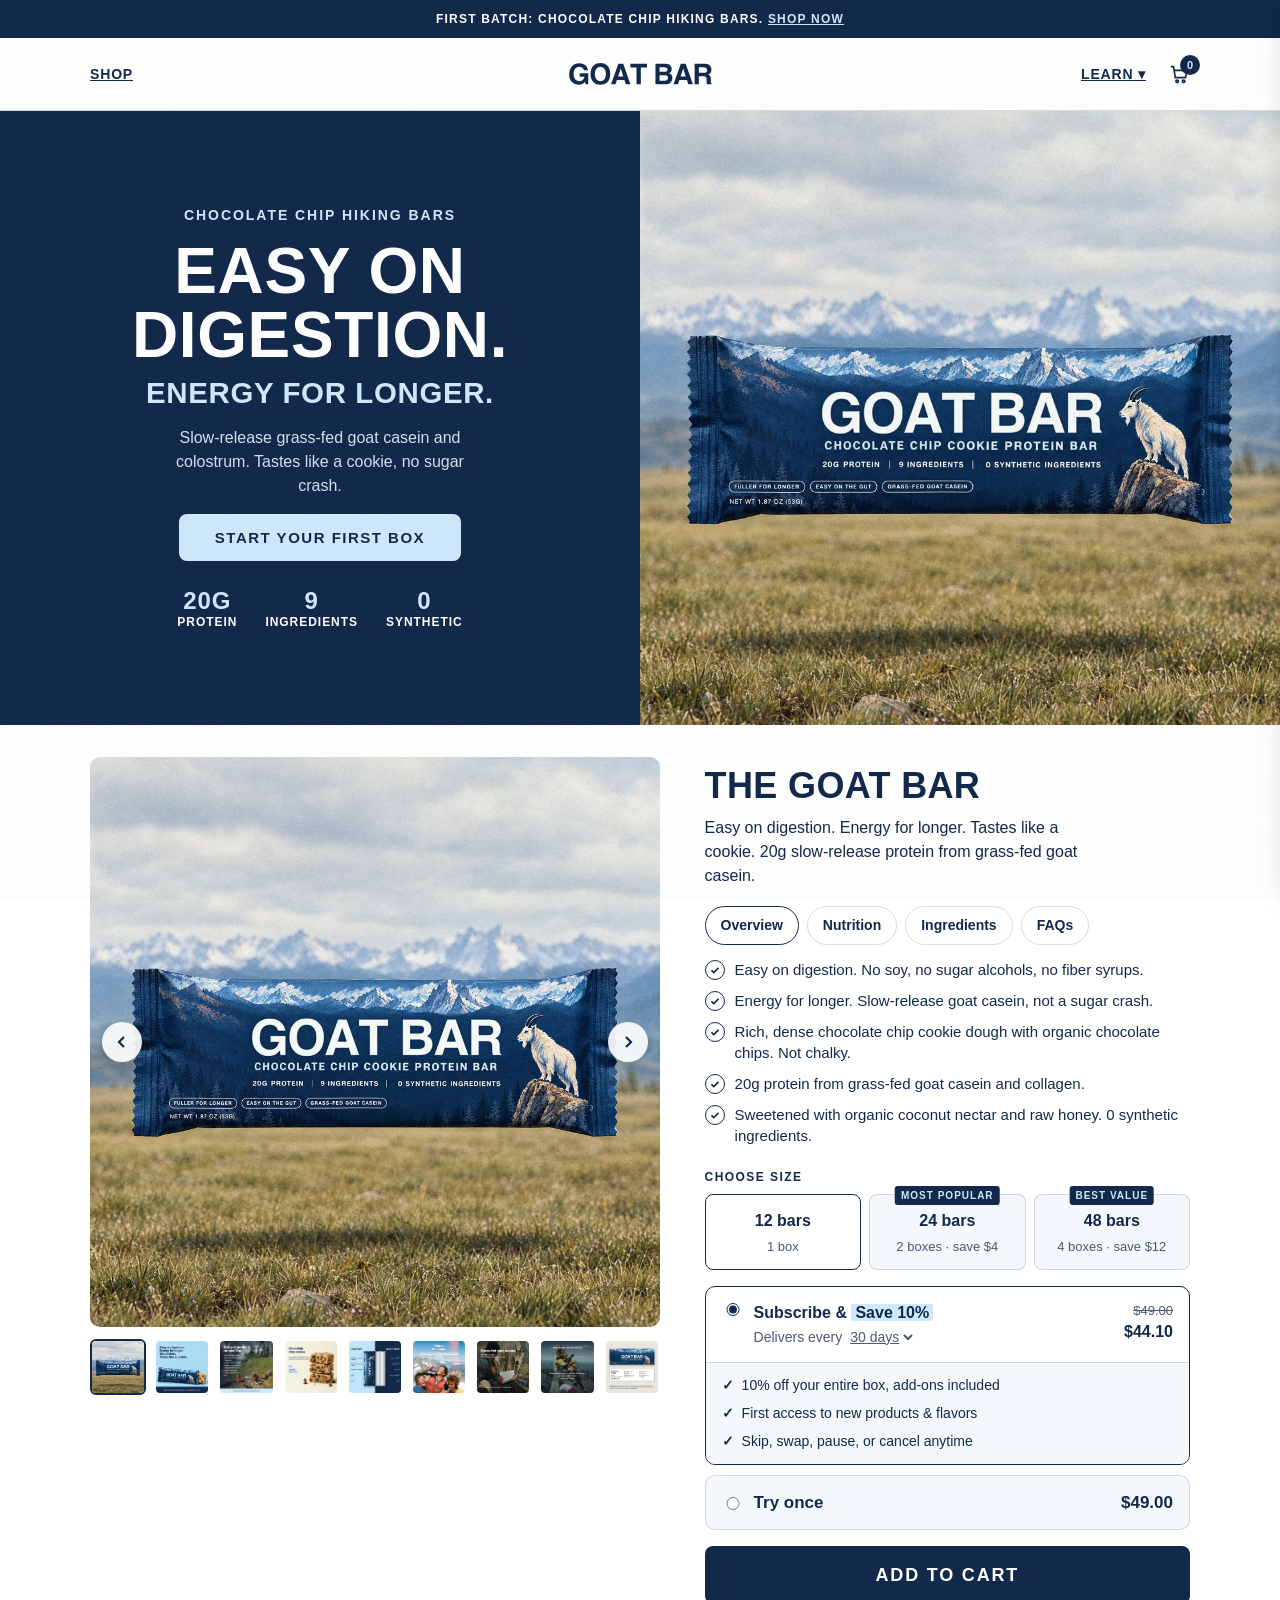
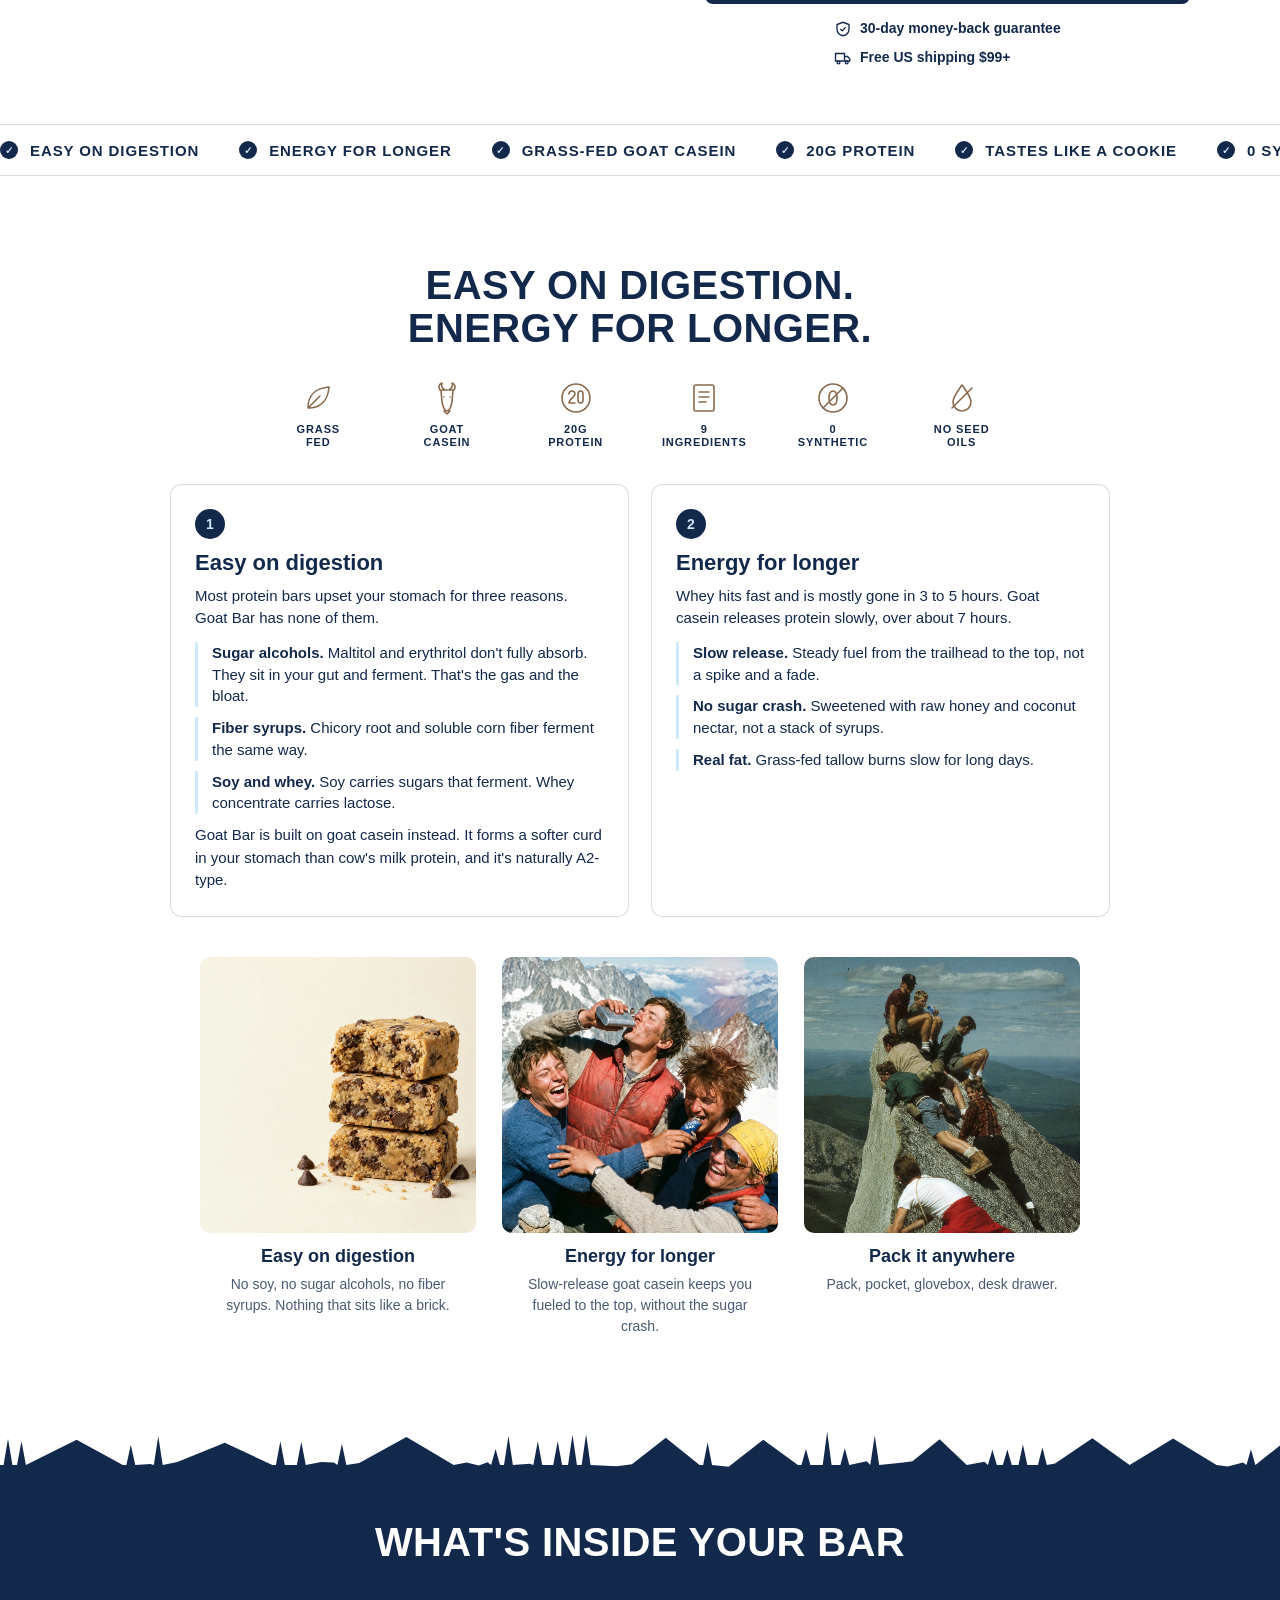
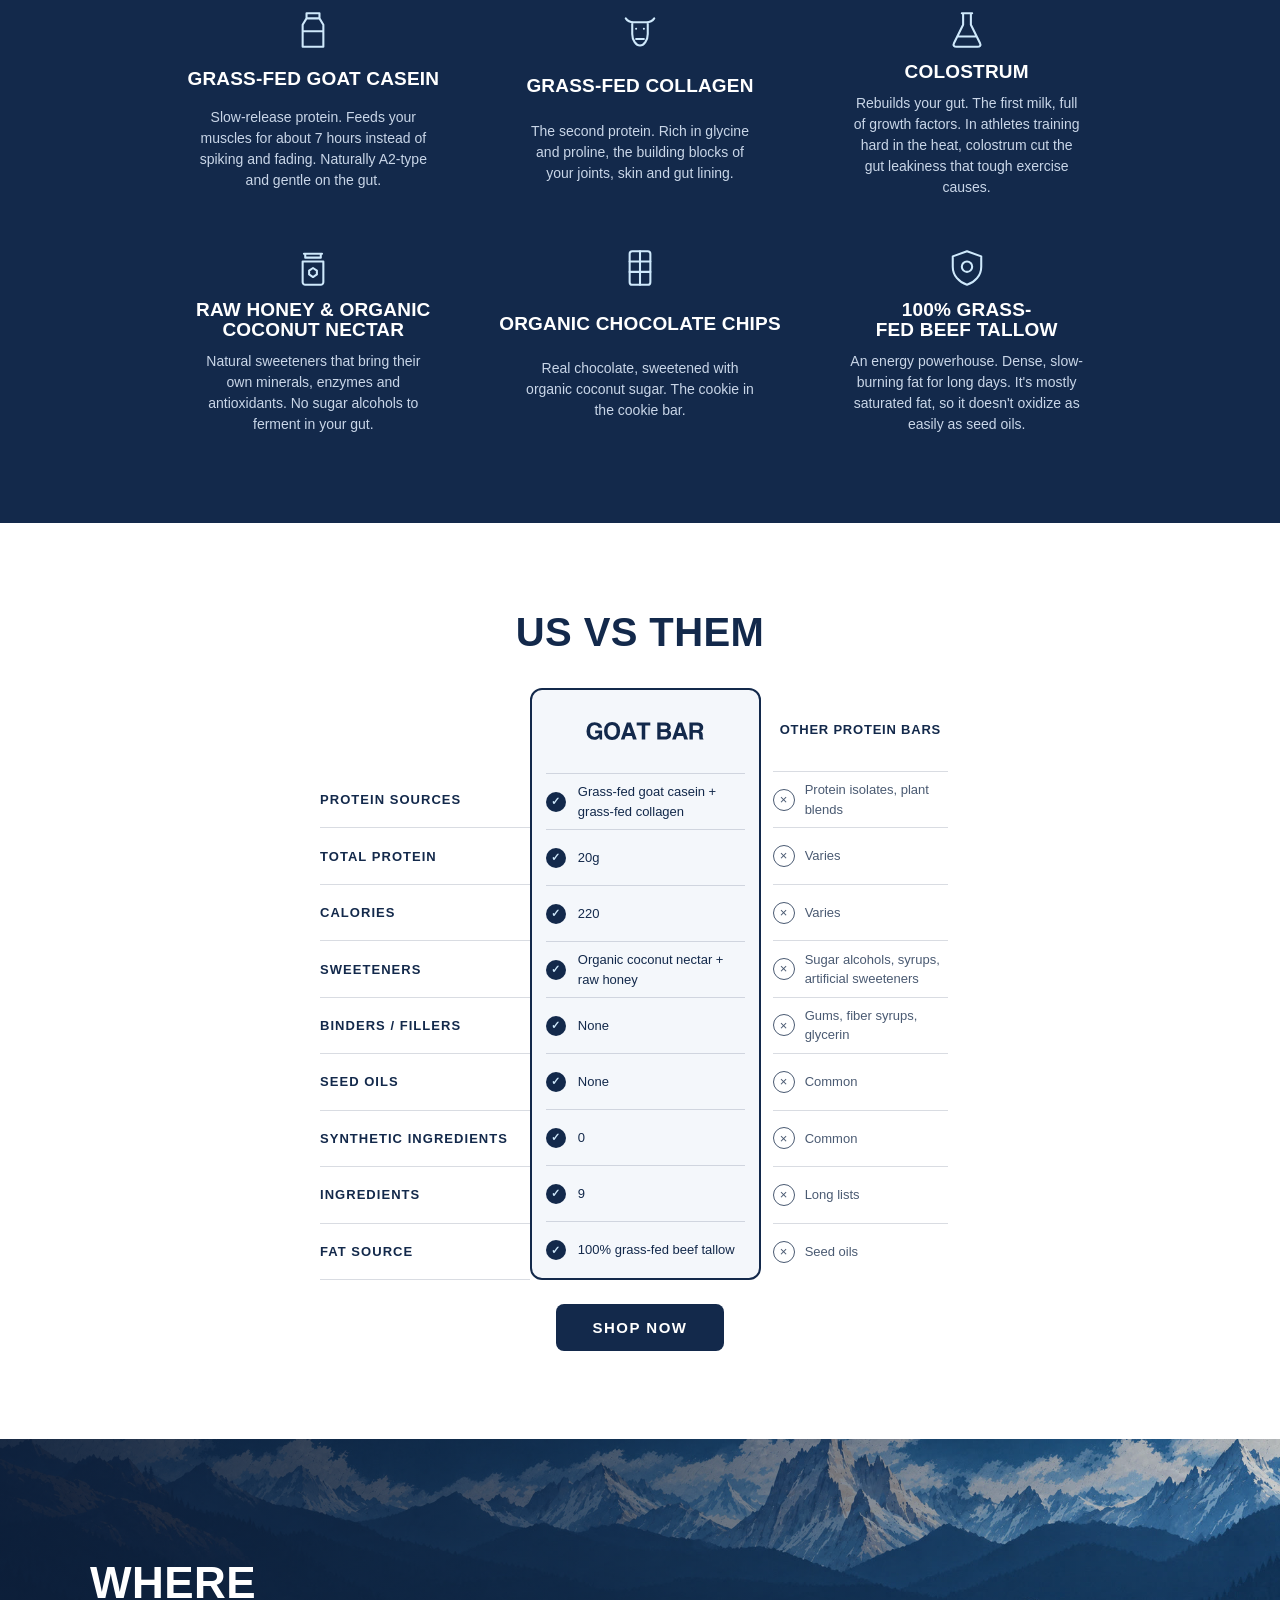
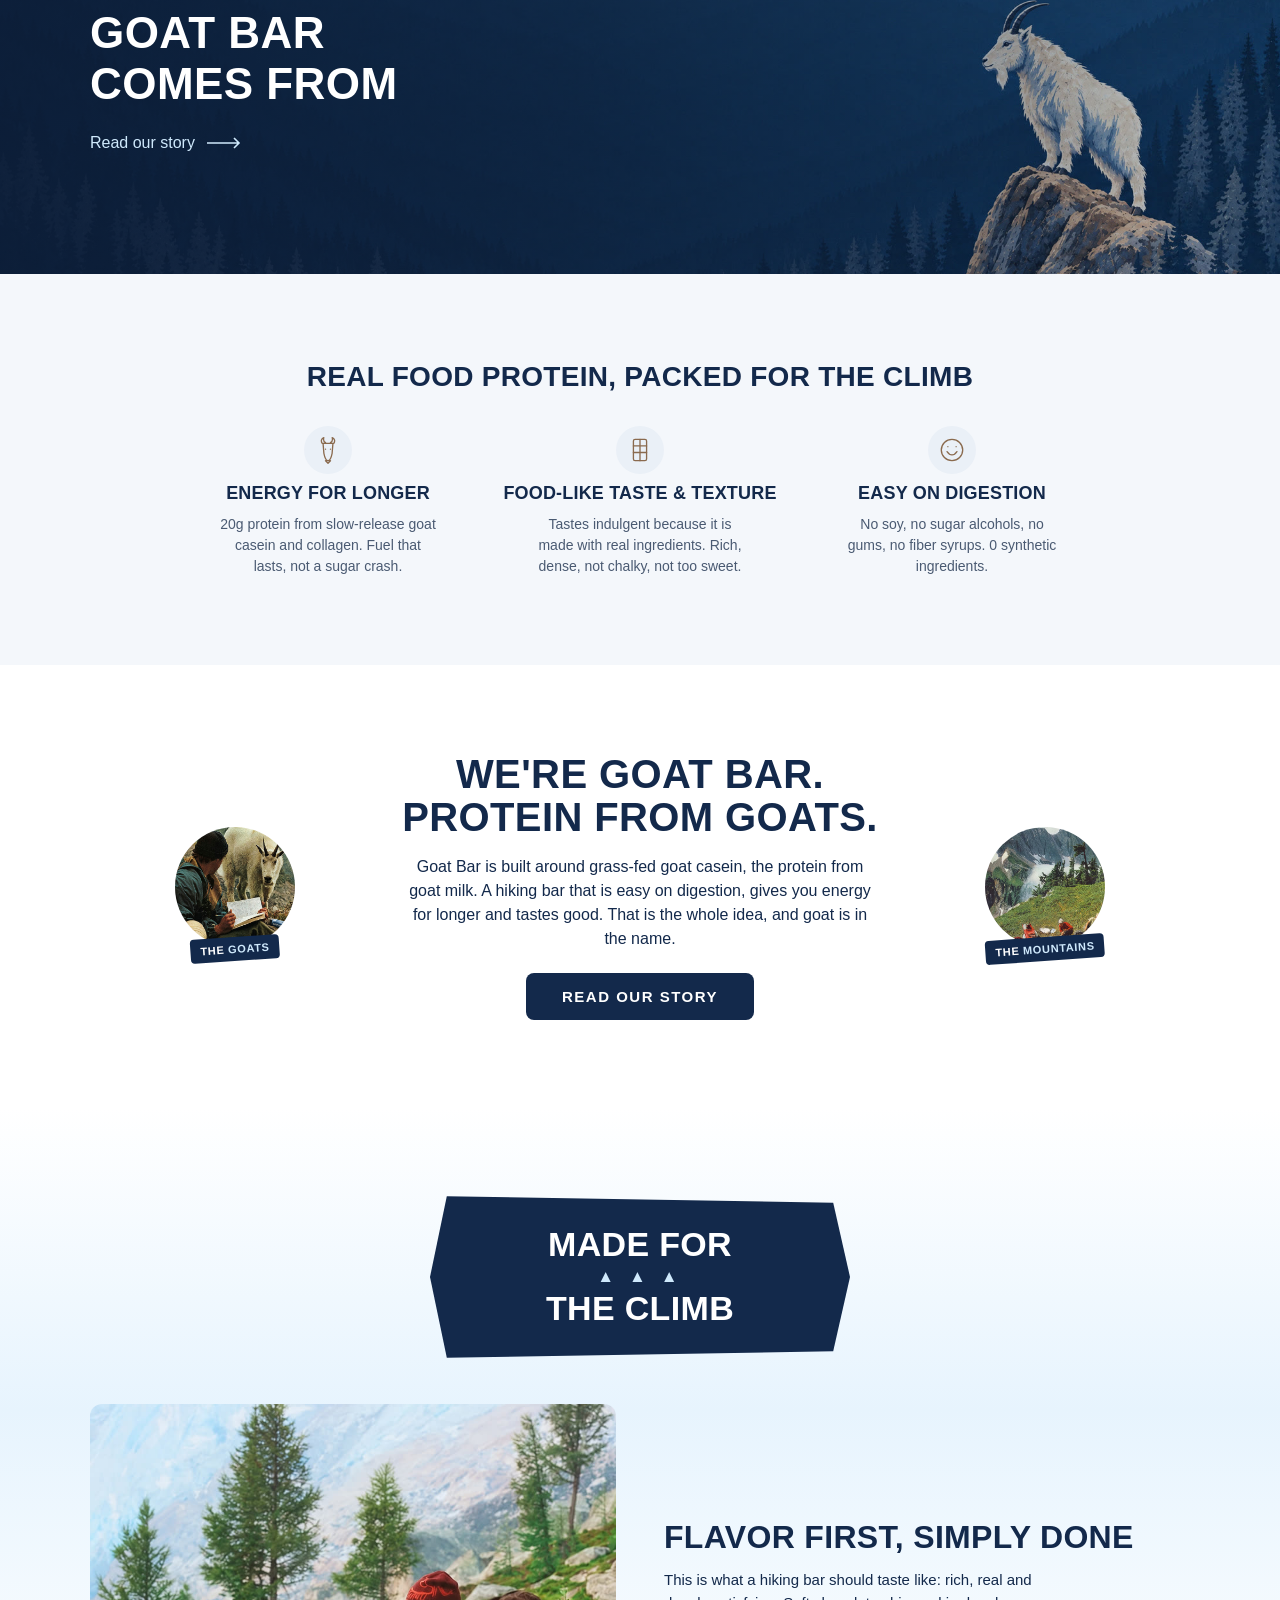
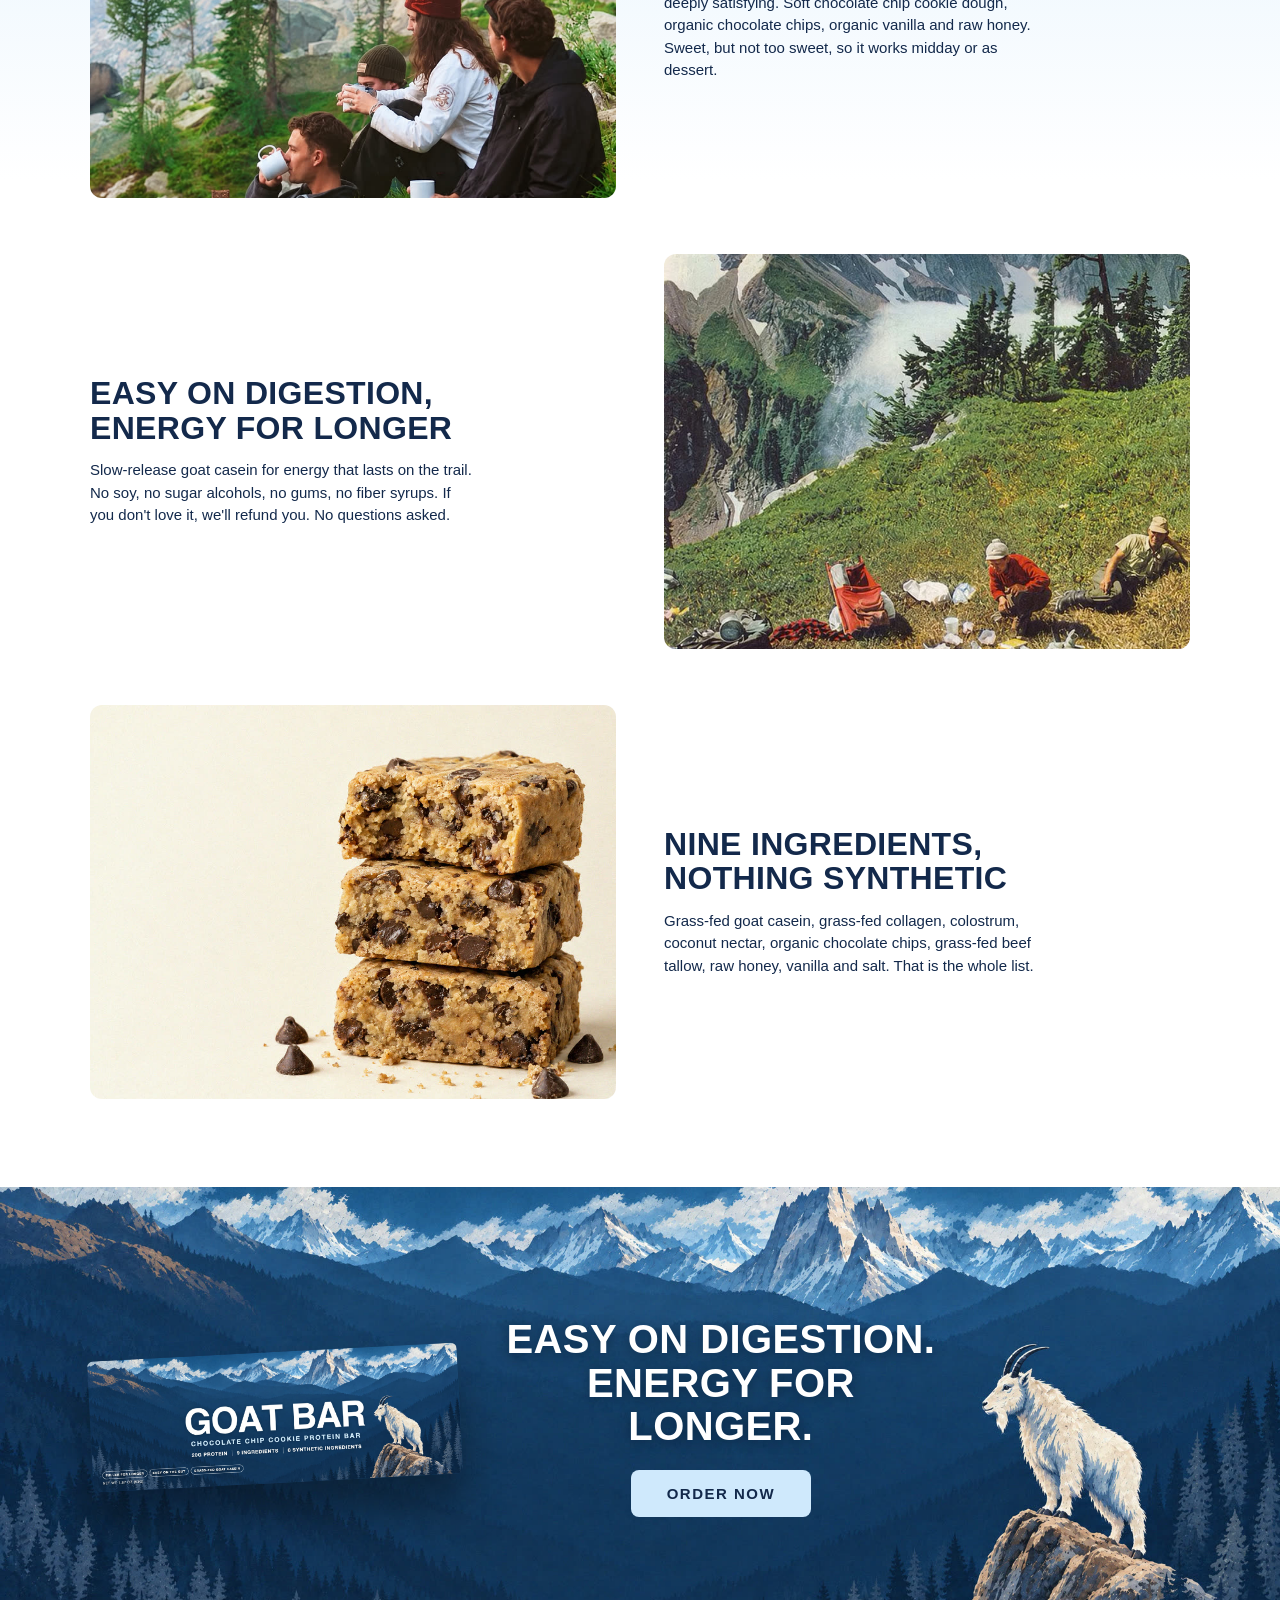
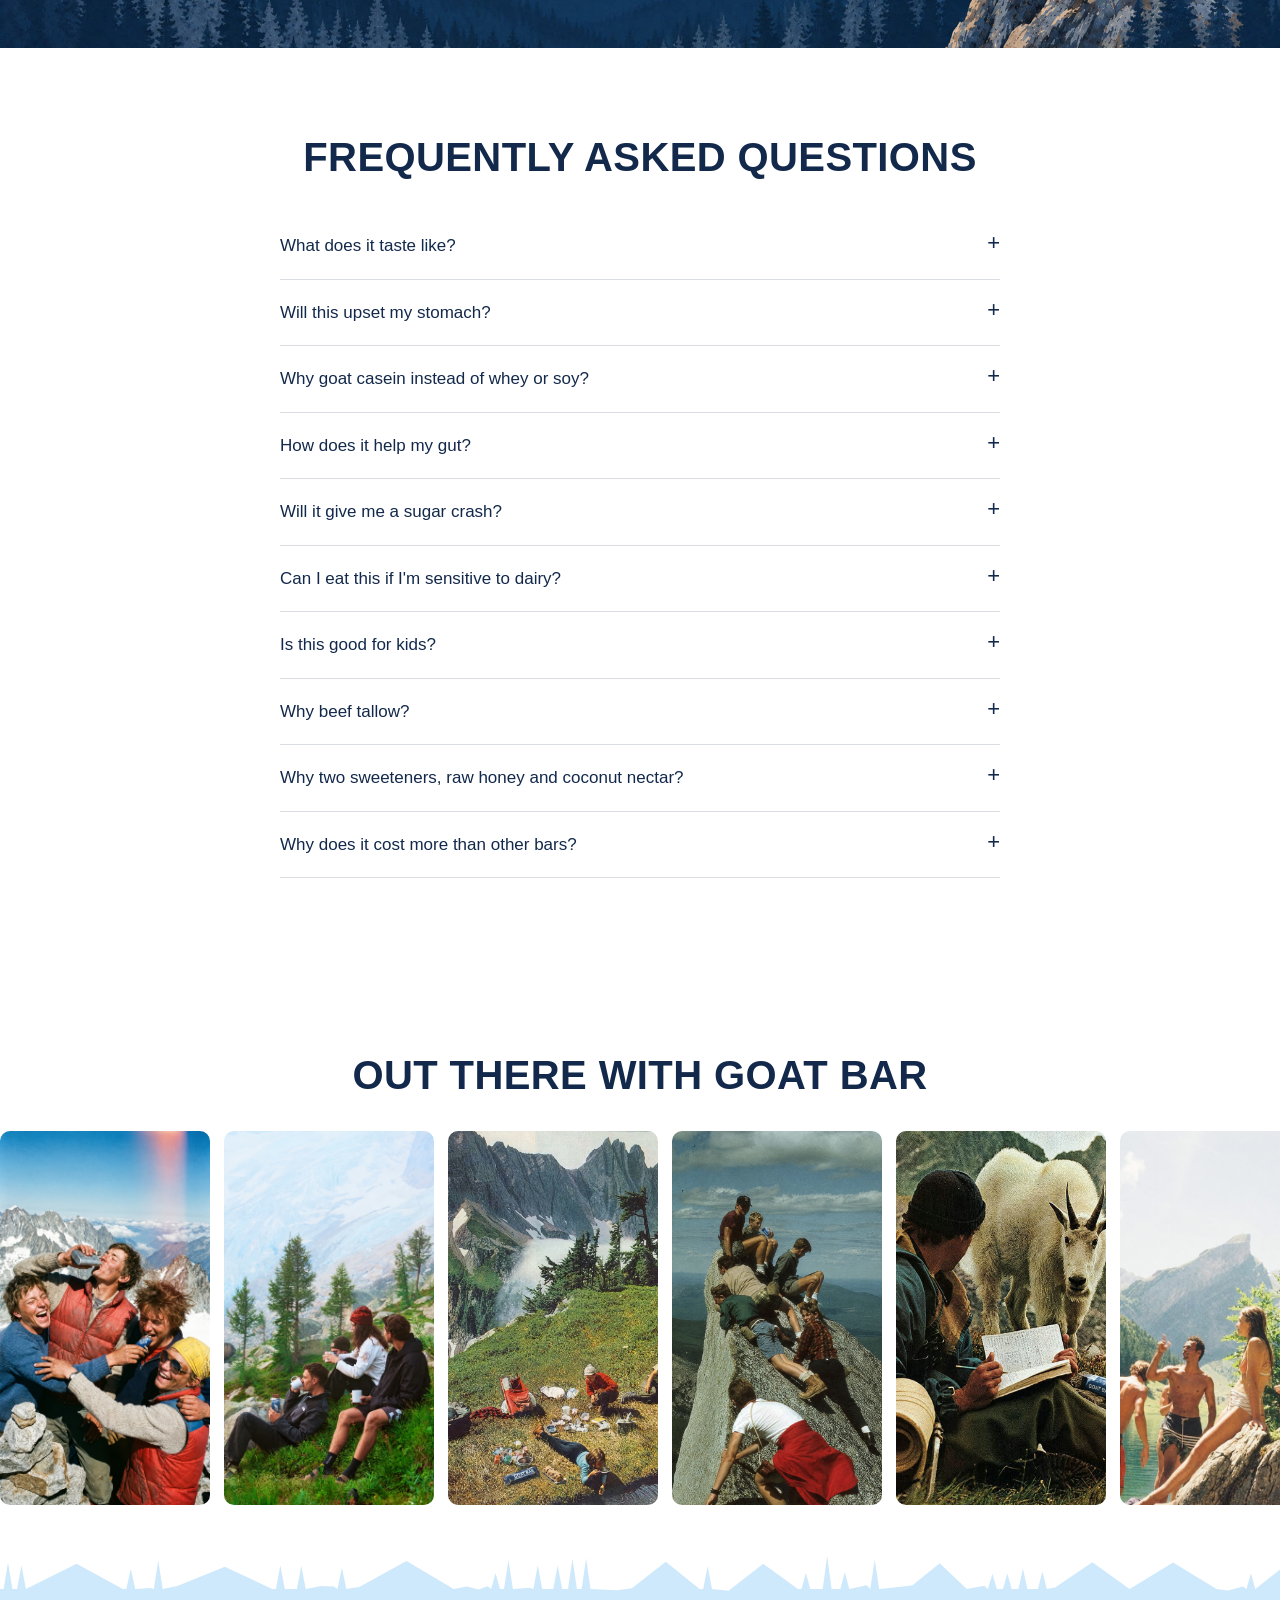
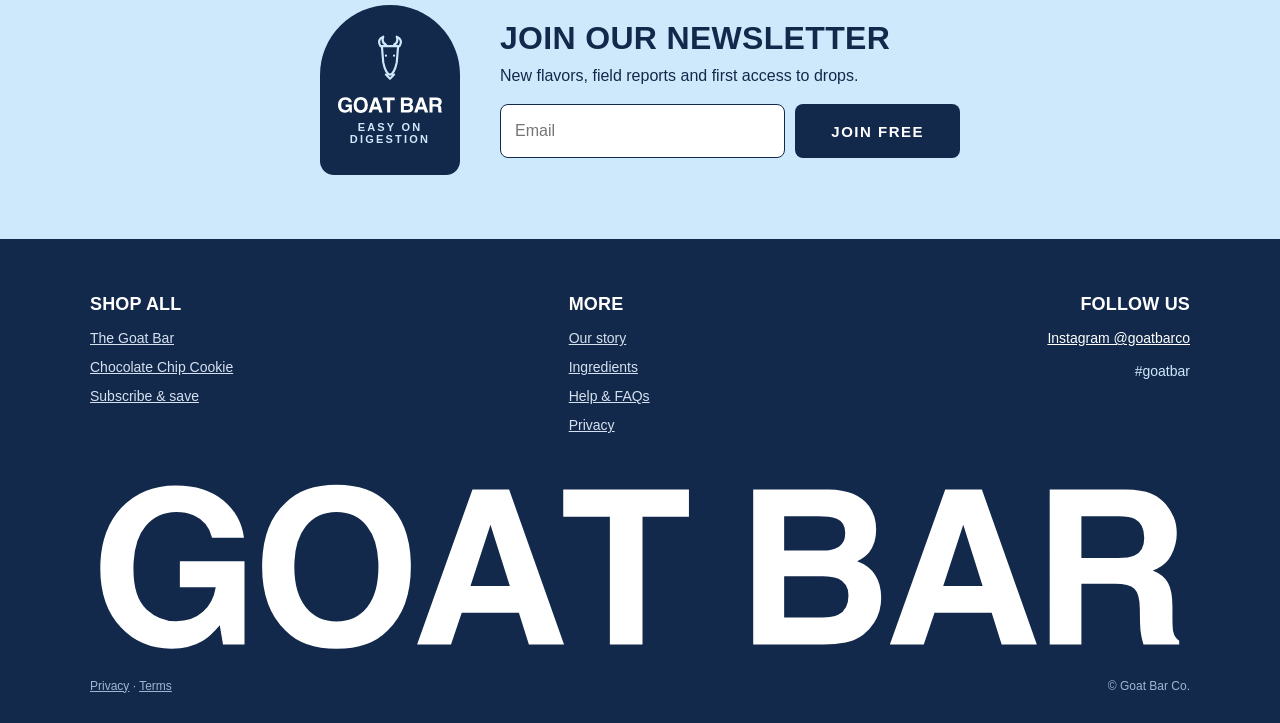
==== commit 780f7fcf: "Hiking bar naming; homepage header: Easy on digestion. Energy for longer. Co-Authored-By: Claude Opu" ====
--- a/index.html
+++ b/index.html
@@ -18,7 +18,7 @@
   <symbol id="i-shield" viewBox="0 0 34 34"><path d="M17 4l11 4v8c0 7-5 12-11 14C11 28 6 23 6 16V8z"/><circle cx="17" cy="16" r="4"/></symbol>
   <symbol id="i-belly" viewBox="0 0 34 34"><circle cx="17" cy="17" r="13"/><path d="M11 19c2 3 4 4 6 4s4-1 6-4M12 13h.01M22 13h.01"/></symbol>
   <symbol id="i-mtn" viewBox="0 0 34 34"><path d="M3 28l10-16 5 8 4-5 9 13zM11 15l2-3 2 3"/></symbol>
-</svg><div class="announce">First batch: Chocolate Chip Cookie Goat Bar. <a href="/products/goat-bar/" style="color:var(--baby)">Shop now</a></div>
+</svg><div class="announce">First batch: Chocolate chip hiking bars. <a href="/products/goat-bar/" style="color:var(--baby)">Shop now</a></div>
 <header class="nav"><div class="wrap">
   <div class="l"><a href="/products/goat-bar/">Shop</a></div>
   <a href="/" aria-label="Goat Bar home"><span class="wm"></span></a>
@@ -26,7 +26,7 @@
     <svg viewBox="0 0 24 24" aria-hidden="true" style="display:none"><circle cx="12" cy="8" r="4"/><path d="M4 21c1-4 4-6 8-6s7 2 8 6"/></svg>
     <button class="cartbtn" data-opencart aria-label="Open cart"><svg viewBox="0 0 24 24"><path d="M3 4h3l2 12h11l2-8H7"/><circle cx="10" cy="20" r="1.4"/><circle cx="17" cy="20" r="1.4"/></svg><span class="gb-badge" data-cart-count hidden>0</span></button></div>
 </div></header><main id="top"><section class="home-hero" style="padding:0">
-  <div class="l"><div class="eyebrow">Chocolate chip cookie protein bar</div><h1>A protein bar that&rsquo;s easy on digestion<span class="l2">with energy for longer.</span></h1>
+  <div class="l"><div class="eyebrow">Chocolate chip hiking bars</div><h1>Easy on digestion.<span class="l2">Energy for longer.</span></h1>
     <p>Slow-release grass-fed goat casein and colostrum. Tastes like a cookie, no sugar crash.</p>
     <a class="btn baby" href="#buy">Start your first box</a>
     <div class="chips"><div><b>20g</b>protein</div><div><b>9</b>ingredients</div><div><b>0</b>synthetic</div></div></div>
@@ -205,7 +205,7 @@
     <div class="por"><img src="/assets/r5-goat-reader.jpg" alt="A mountain goat next to a hiker" style="object-position:60% 30%"><span>The <b>goats</b></span></div>
     <div class="txt center">
       <h2 class="h2">We're Goat Bar. Protein from goats.</h2>
-      <p>Goat Bar is built around grass-fed goat casein, the protein from goat milk. A protein bar that is easy on digestion, gives you energy for longer and tastes good. That is the whole idea, and goat is in the name.</p>
+      <p>Goat Bar is built around grass-fed goat casein, the protein from goat milk. A hiking bar that is easy on digestion, gives you energy for longer and tastes good. That is the whole idea, and goat is in the name.</p>
       
       <a class="btn" href="/pages/our-story/">Read our story</a>
     </div>
@@ -218,7 +218,7 @@
   <div class="wrap">
     <div class="ribbon"><h2>Made for<small>▲ ▲ ▲</small>the climb</h2></div>
     <div class="alt">
-      <div class="r"><div class="pic"><img src="/assets/r2-meadow-friends.jpg" alt="Friends resting on a mountain slope with a Goat Bar"></div><div><h3>Flavor first, simply done</h3><p>This is what a protein bar should taste like: rich, real and deeply satisfying. Soft chocolate chip cookie dough, organic chocolate chips, organic vanilla and raw honey. Sweet, but not too sweet, so it works midday or as dessert.</p></div></div>
+      <div class="r"><div class="pic"><img src="/assets/r2-meadow-friends.jpg" alt="Friends resting on a mountain slope with a Goat Bar"></div><div><h3>Flavor first, simply done</h3><p>This is what a hiking bar should taste like: rich, real and deeply satisfying. Soft chocolate chip cookie dough, organic chocolate chips, organic vanilla and raw honey. Sweet, but not too sweet, so it works midday or as dessert.</p></div></div>
       <div class="r"><div class="pic"><img src="/assets/r4-picnic.jpg" alt="Goat Bar at a meadow picnic"></div><div><h3>Easy on digestion, energy for longer</h3><p>Slow-release goat casein for energy that lasts on the trail. No soy, no sugar alcohols, no gums, no fiber syrups. If you don't love it, we'll refund you. No questions asked.</p></div></div>
       <div class="r"><div class="pic"><img src="/assets/cookie-stack.jpg" alt="Three chocolate chip cookie bars stacked"></div><div><h3>Nine ingredients, nothing synthetic</h3><p>Grass-fed goat casein, grass-fed collagen, colostrum, coconut nectar, organic chocolate chips, grass-fed beef tallow, raw honey, vanilla and salt. That is the whole list.</p></div></div>
     </div>
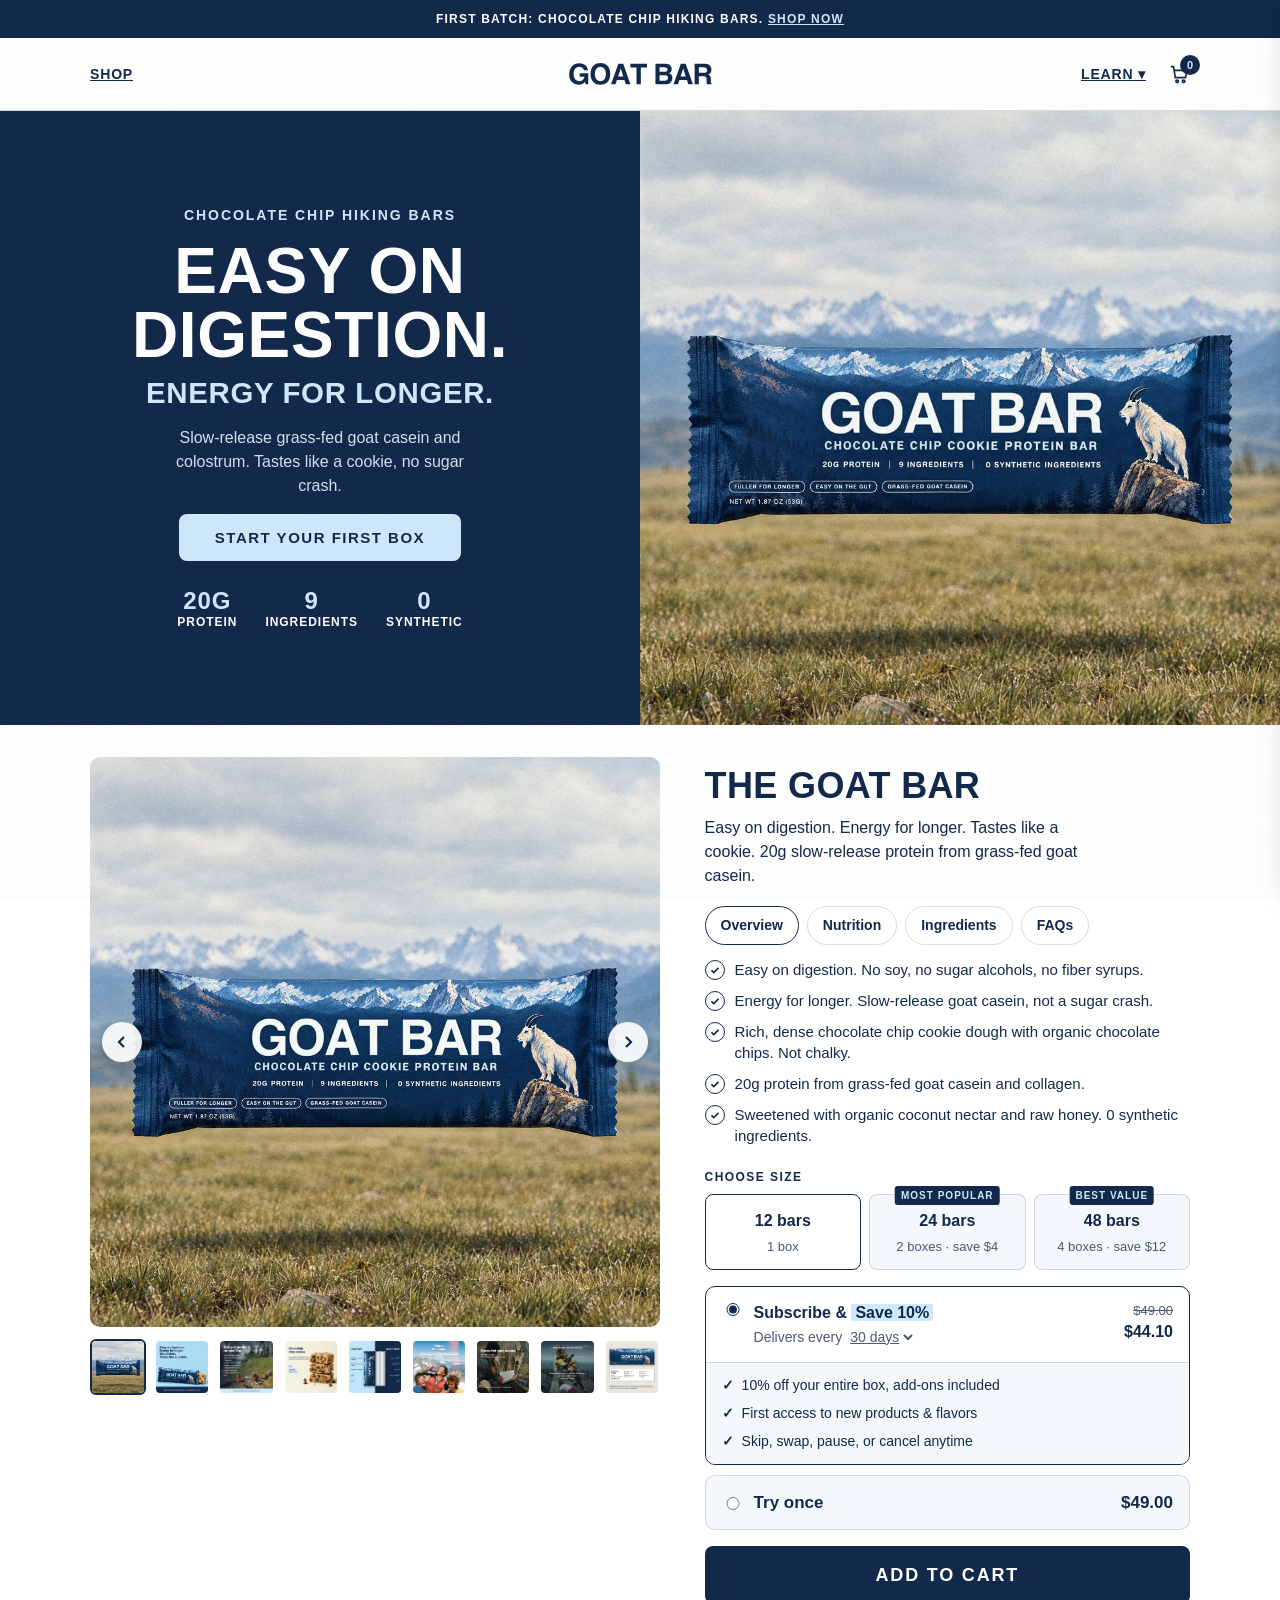
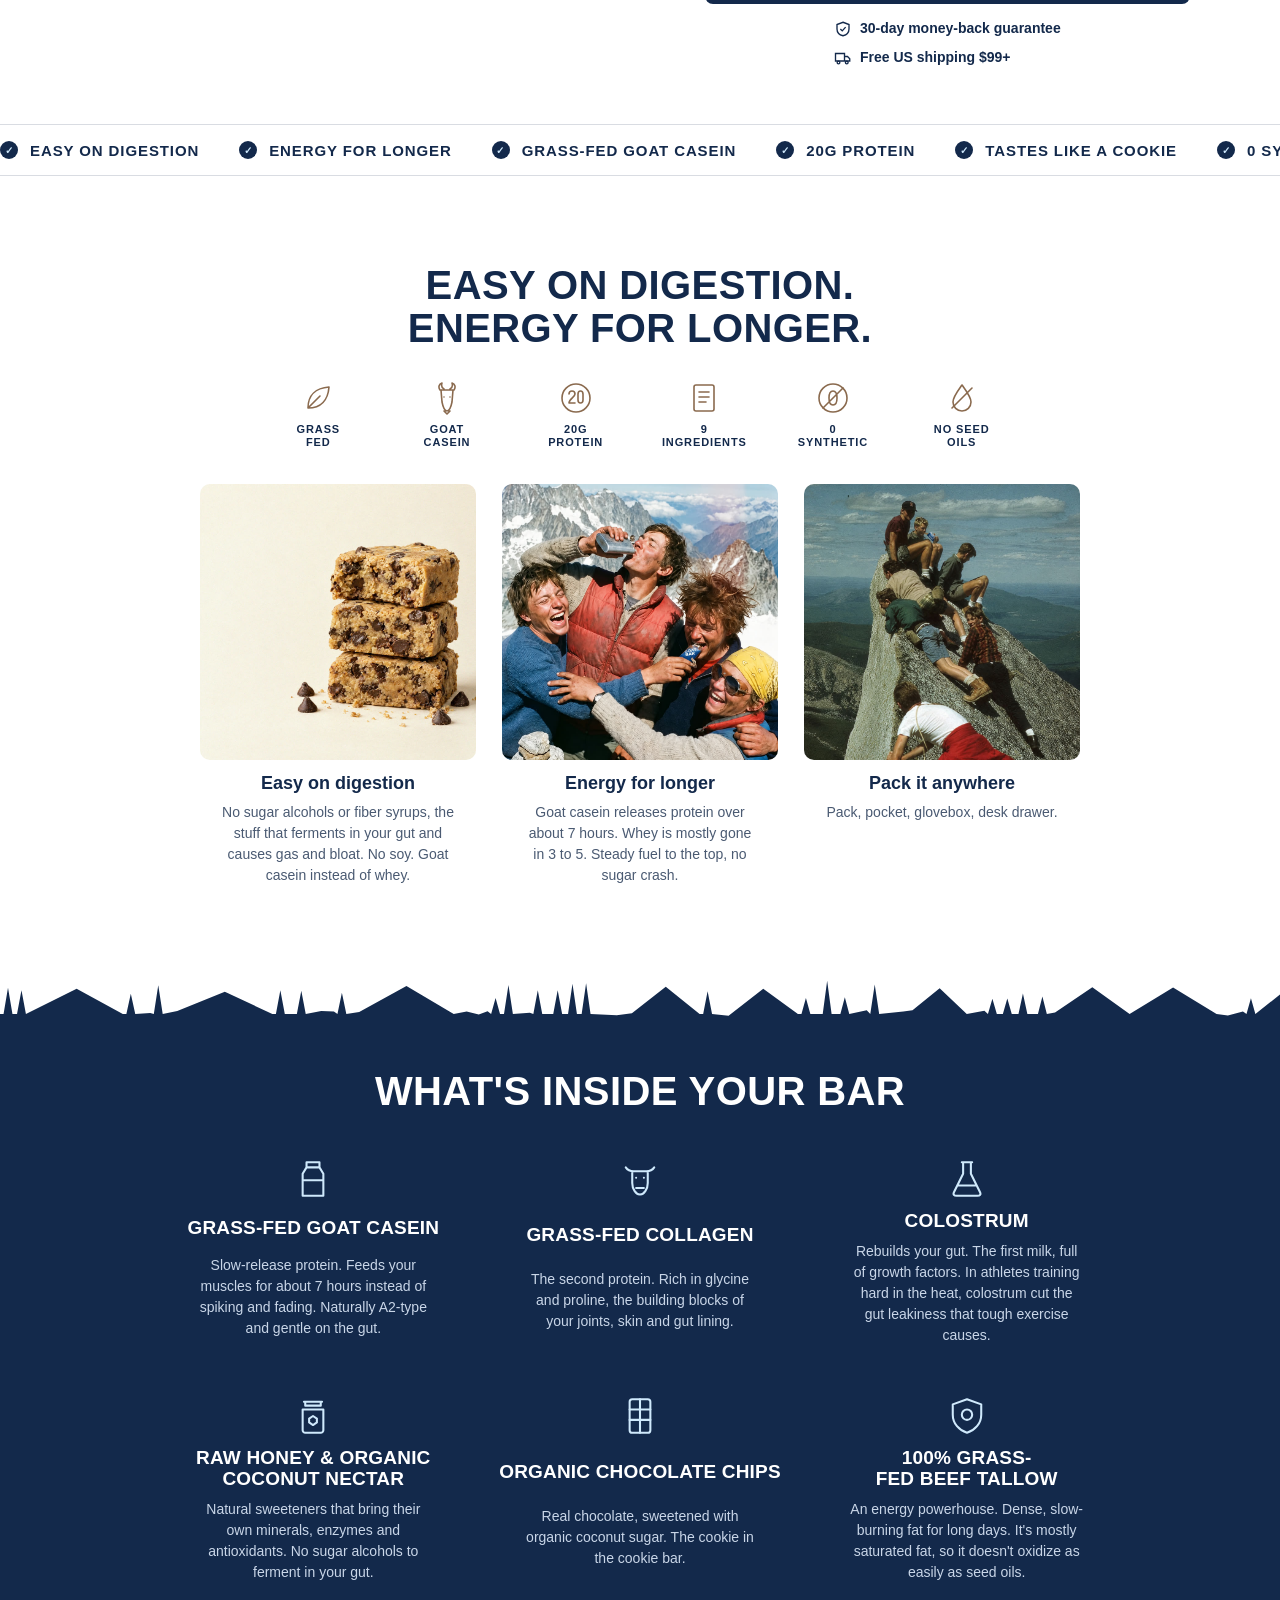
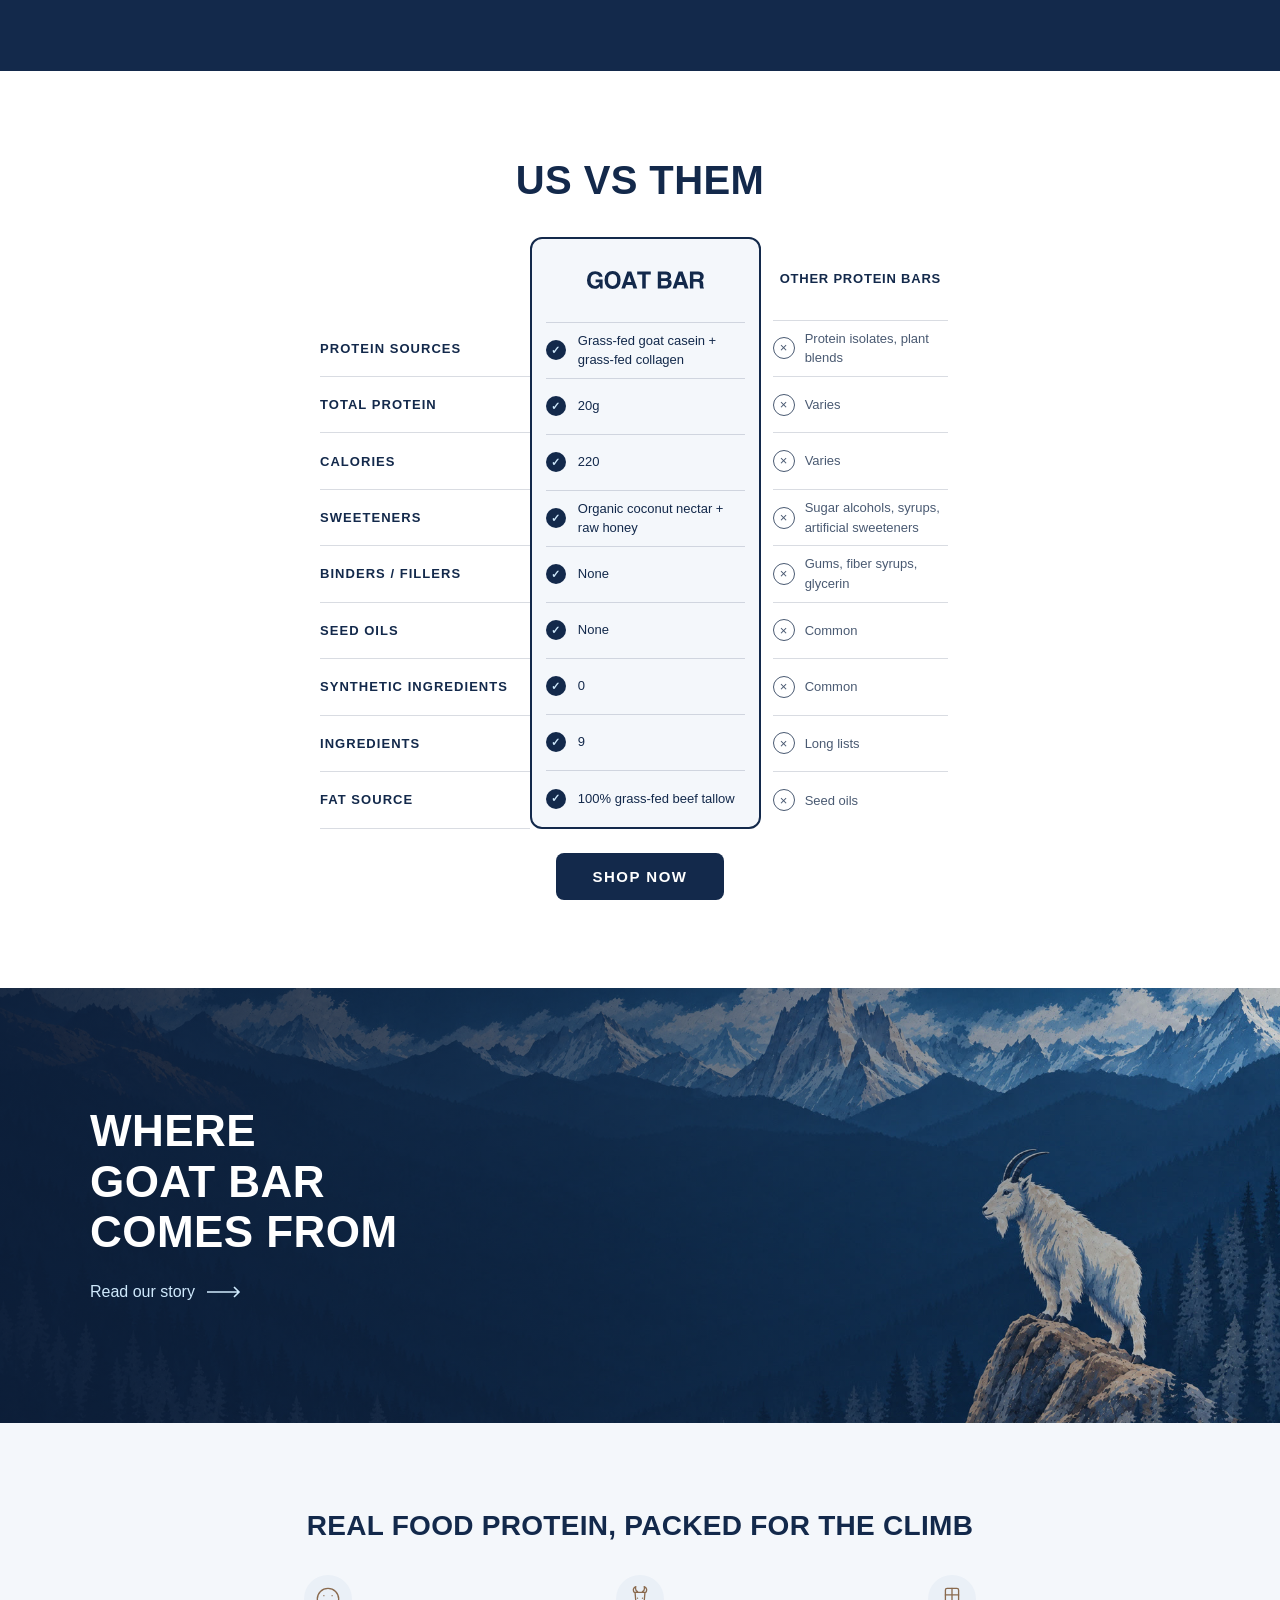
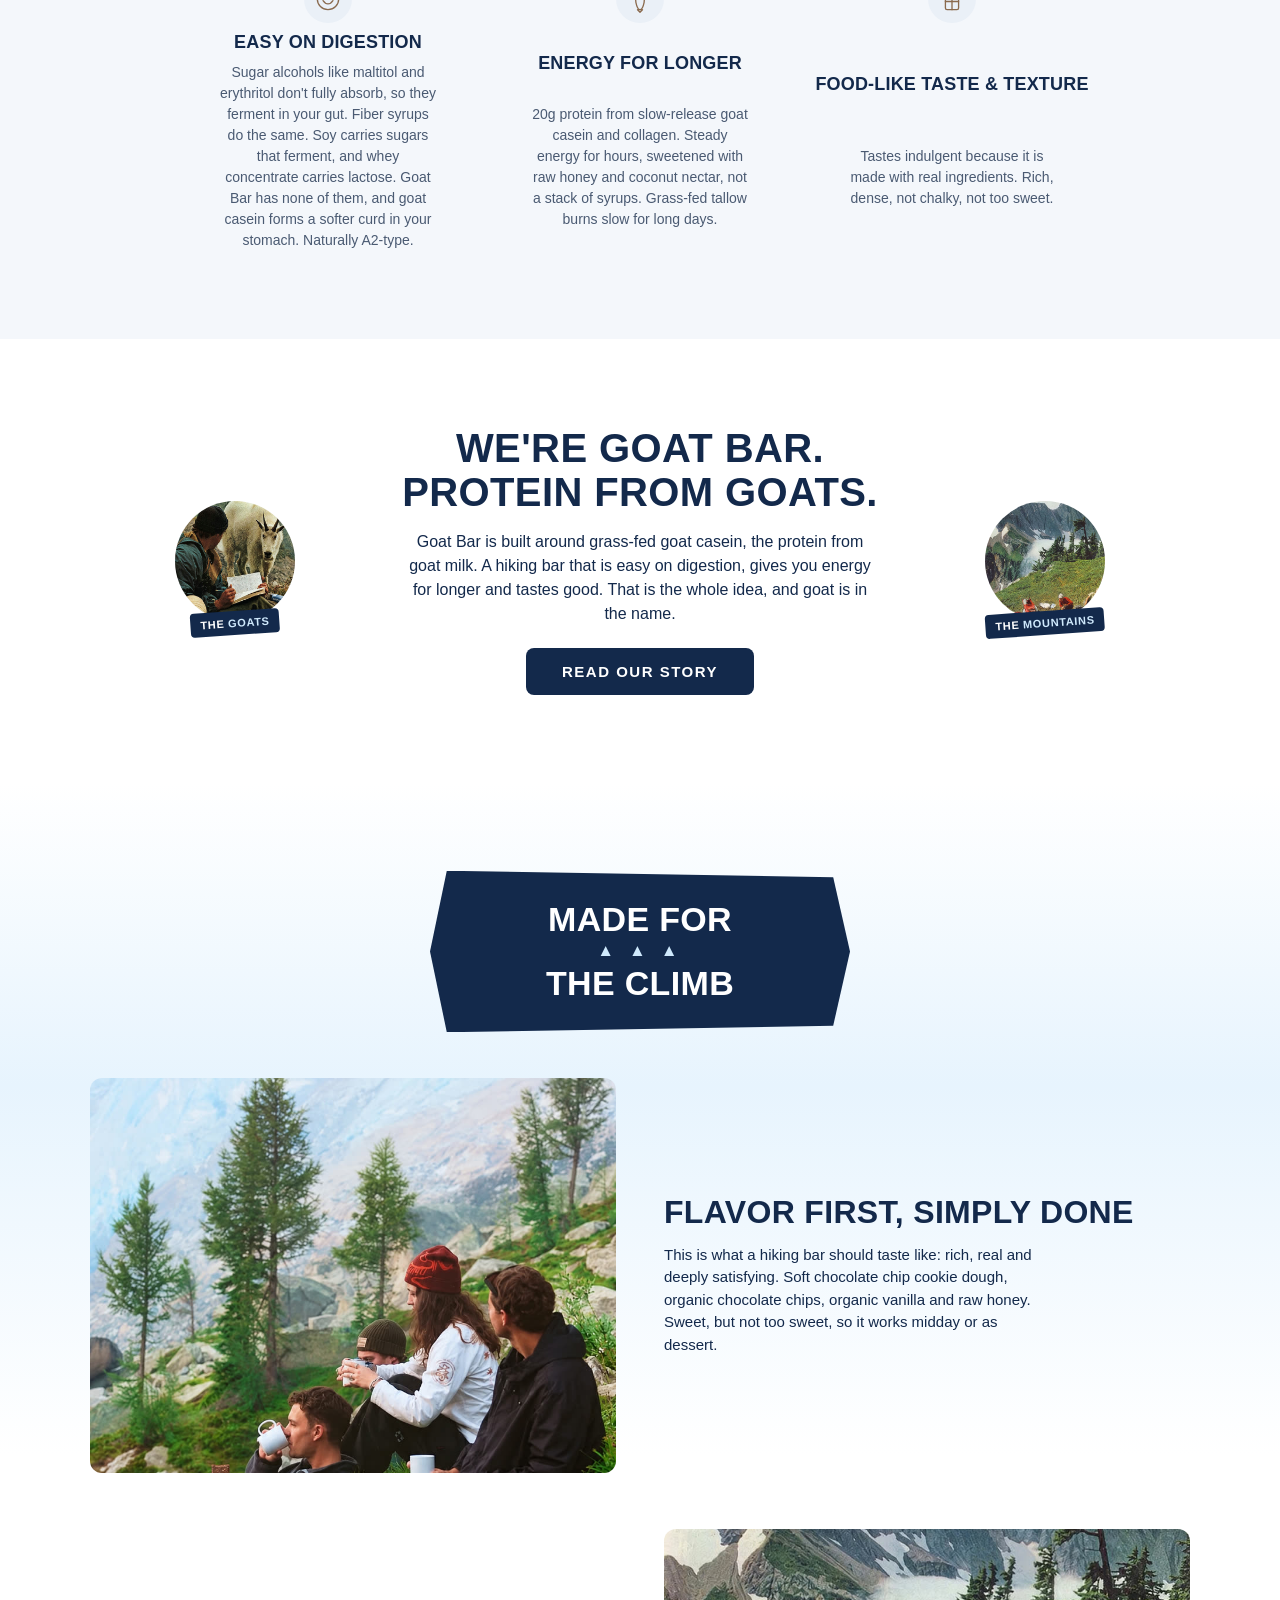
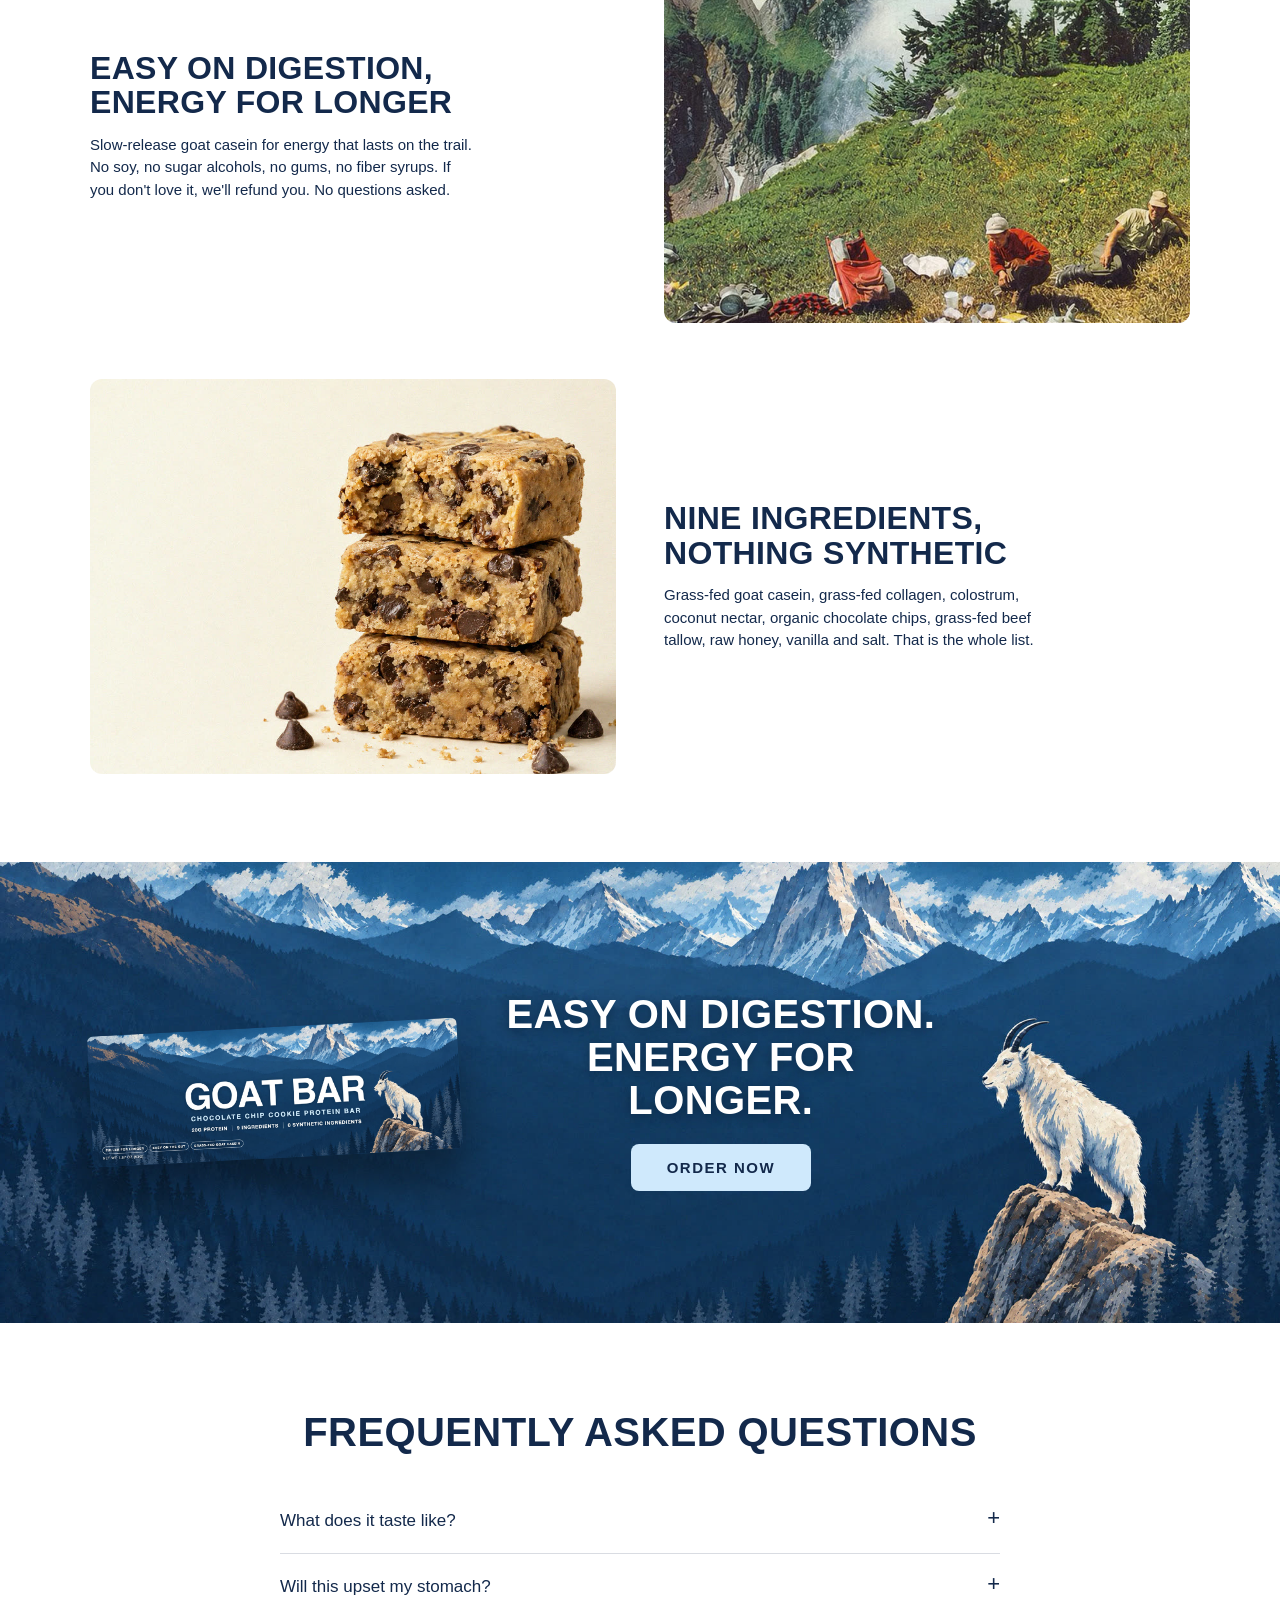
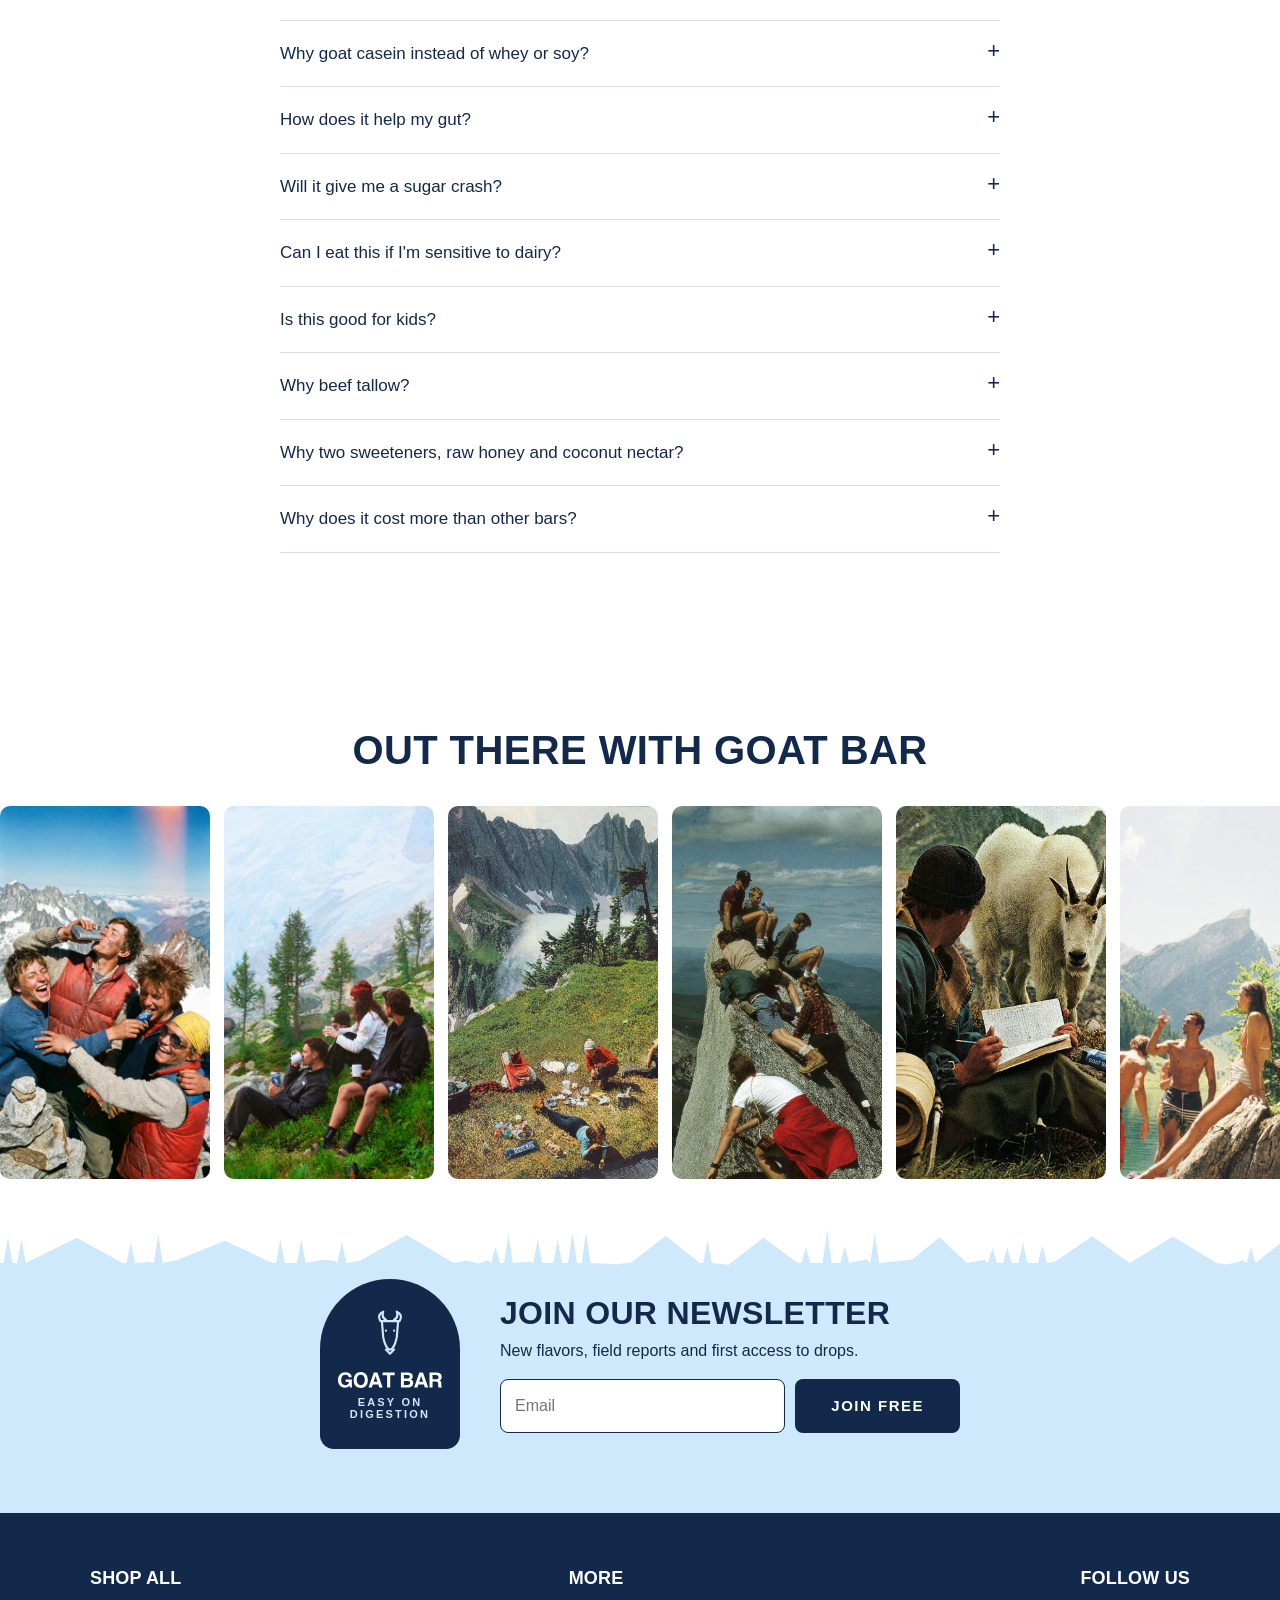
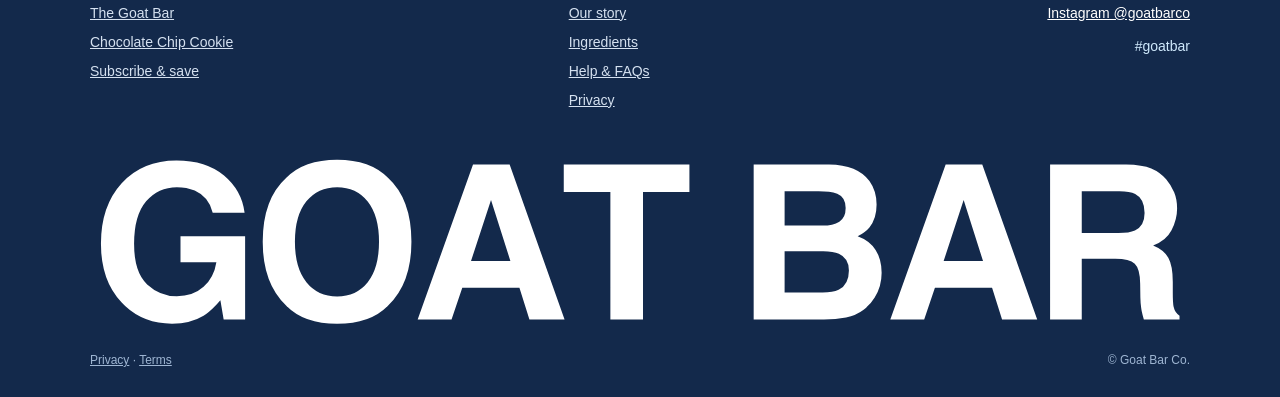
==== commit fb8564b1: "Remove added boxes; digestion and energy detail in Lineage's slider and nutrition sections Co-Author" ====
--- a/index.html
+++ b/index.html
@@ -118,32 +118,9 @@
       <div><svg class="ico"><use href="#i-zero"/></svg>0<br>synthetic</div>
       <div><svg class="ico"><use href="#i-drop"/></svg>No seed<br>oils</div>
     </div>
-    <div class="why">
-      <div>
-        <div class="num">1</div>
-        <h3>Easy on digestion</h3>
-        <p>Most protein bars upset your stomach for three reasons. Goat Bar has none of them.</p>
-        <ul>
-          <li><b>Sugar alcohols.</b> Maltitol and erythritol don't fully absorb. They sit in your gut and ferment. That's the gas and the bloat.</li>
-          <li><b>Fiber syrups.</b> Chicory root and soluble corn fiber ferment the same way.</li>
-          <li><b>Soy and whey.</b> Soy carries sugars that ferment. Whey concentrate carries lactose.</li>
-        </ul>
-        <p>Goat Bar is built on goat casein instead. It forms a softer curd in your stomach than cow's milk protein, and it's naturally A2-type.</p>
-      </div>
-      <div>
-        <div class="num">2</div>
-        <h3>Energy for longer</h3>
-        <p>Whey hits fast and is mostly gone in 3 to 5 hours. Goat casein releases protein slowly, over about 7 hours.</p>
-        <ul>
-          <li><b>Slow release.</b> Steady fuel from the trailhead to the top, not a spike and a fade.</li>
-          <li><b>No sugar crash.</b> Sweetened with raw honey and coconut nectar, not a stack of syrups.</li>
-          <li><b>Real fat.</b> Grass-fed tallow burns slow for long days.</li>
-        </ul>
-      </div>
-    </div>
     <div class="cards">
-      <article><img src="/assets/cookie-stack.jpg" alt="Stacked chocolate chip cookie bars"><h3>Easy on digestion</h3><p>No soy, no sugar alcohols, no fiber syrups. Nothing that sits like a brick.</p></article>
-      <article><img src="/assets/r1-summit-flask.jpg" alt="Climbers celebrating on a summit, one biting a Goat Bar"><h3>Energy for longer</h3><p>Slow-release goat casein keeps you fueled to the top, without the sugar crash.</p></article>
+      <article><img src="/assets/cookie-stack.jpg" alt="Stacked chocolate chip cookie bars"><h3>Easy on digestion</h3><p>No sugar alcohols or fiber syrups, the stuff that ferments in your gut and causes gas and bloat. No soy. Goat casein instead of whey.</p></article>
+      <article><img src="/assets/r1-summit-flask.jpg" alt="Climbers celebrating on a summit, one biting a Goat Bar"><h3>Energy for longer</h3><p>Goat casein releases protein over about 7 hours. Whey is mostly gone in 3 to 5. Steady fuel to the top, no sugar crash.</p></article>
       <article><img src="/assets/r3-ridge-climbers.jpg" alt="Climbers resting on a granite ridge, one eating a Goat Bar"><h3>Pack it anywhere</h3><p>Pack, pocket, glovebox, desk drawer.</p></article>
     </div>
   </div>
@@ -192,9 +169,9 @@
   <div class="wrap">
     <h2 style="font-size:clamp(20px,2.4vw,28px)">Real food protein, packed for the climb</h2>
     <div class="three">
-      <div><span class="circ"><svg class="ico"><use href="#i-goat"/></svg></span><h3>Energy for longer</h3><p>20g protein from slow-release goat casein and collagen. Fuel that lasts, not a sugar crash.</p></div>
+      <div><span class="circ"><svg class="ico"><use href="#i-belly"/></svg></span><h3>Easy on digestion</h3><p>Sugar alcohols like maltitol and erythritol don't fully absorb, so they ferment in your gut. Fiber syrups do the same. Soy carries sugars that ferment, and whey concentrate carries lactose. Goat Bar has none of them, and goat casein forms a softer curd in your stomach. Naturally A2-type.</p></div>
+      <div><span class="circ"><svg class="ico"><use href="#i-goat"/></svg></span><h3>Energy for longer</h3><p>20g protein from slow-release goat casein and collagen. Steady energy for hours, sweetened with raw honey and coconut nectar, not a stack of syrups. Grass-fed tallow burns slow for long days.</p></div>
       <div><span class="circ"><svg class="ico"><use href="#i-choc"/></svg></span><h3>Food-like taste &amp; texture</h3><p>Tastes indulgent because it is made with real ingredients. Rich, dense, not chalky, not too sweet.</p></div>
-      <div><span class="circ"><svg class="ico"><use href="#i-belly"/></svg></span><h3>Easy on digestion</h3><p>No soy, no sugar alcohols, no gums, no fiber syrups. 0 synthetic ingredients.</p></div>
     </div>
   </div>
 </section>
--- a/assets/site.css
+++ b/assets/site.css
@@ -110,13 +110,6 @@
 .fuel h2{max-width:22ch;margin:0 auto}
 .badges{display:grid;grid-template-columns:repeat(6,minmax(0,1fr));gap:12px;max-width:760px;margin:30px auto 34px}
 .badges div{display:grid;justify-items:center;gap:8px;font:700 11px var(--display);letter-spacing:.08em;text-transform:uppercase;text-align:center;line-height:1.25}
-.why{display:grid;grid-template-columns:repeat(2,minmax(0,1fr));gap:22px;max-width:940px;margin:0 auto 40px;text-align:left}
-.why>div{background:var(--white);border:1px solid var(--line);border-radius:12px;padding:24px}
-.why .num{width:30px;height:30px;border-radius:50%;background:var(--navy);color:var(--baby);display:grid;place-items:center;font:700 14px var(--display)}
-.why h3{font-size:22px;text-transform:none;letter-spacing:0;margin:12px 0 0}
-.why p{margin:10px 0 0;font-size:15px;line-height:1.5}
-.why ul{margin:12px 0 0;padding:0;list-style:none;display:grid;gap:10px;font-size:15px;line-height:1.45}
-.why li{padding-left:14px;border-left:3px solid var(--baby)}
 .cards{display:grid;grid-template-columns:repeat(3,minmax(0,1fr));gap:26px;max-width:880px;margin:0 auto}
 .cards img{width:100%;aspect-ratio:1/1;object-fit:cover;border-radius:10px}
 .cards h3{font-size:18px;text-transform:none;letter-spacing:0;margin-top:14px}
@@ -268,7 +261,6 @@
   .cards{display:flex;gap:14px;overflow-x:auto;scroll-snap-type:x mandatory;scrollbar-width:none;max-width:none;margin-right:calc(-1 * var(--gut));padding-right:var(--gut)}
   .cards::-webkit-scrollbar{display:none}
   .cards article{flex:0 0 84%;scroll-snap-align:start}
-  .why{grid-template-columns:minmax(0,1fr)}
   .inside .grid{grid-template-columns:repeat(2,minmax(0,1fr))}
   .alt .r,.land .wrap{grid-template-columns:minmax(0,1fr)}
   .land>img{object-position:30% 70%}
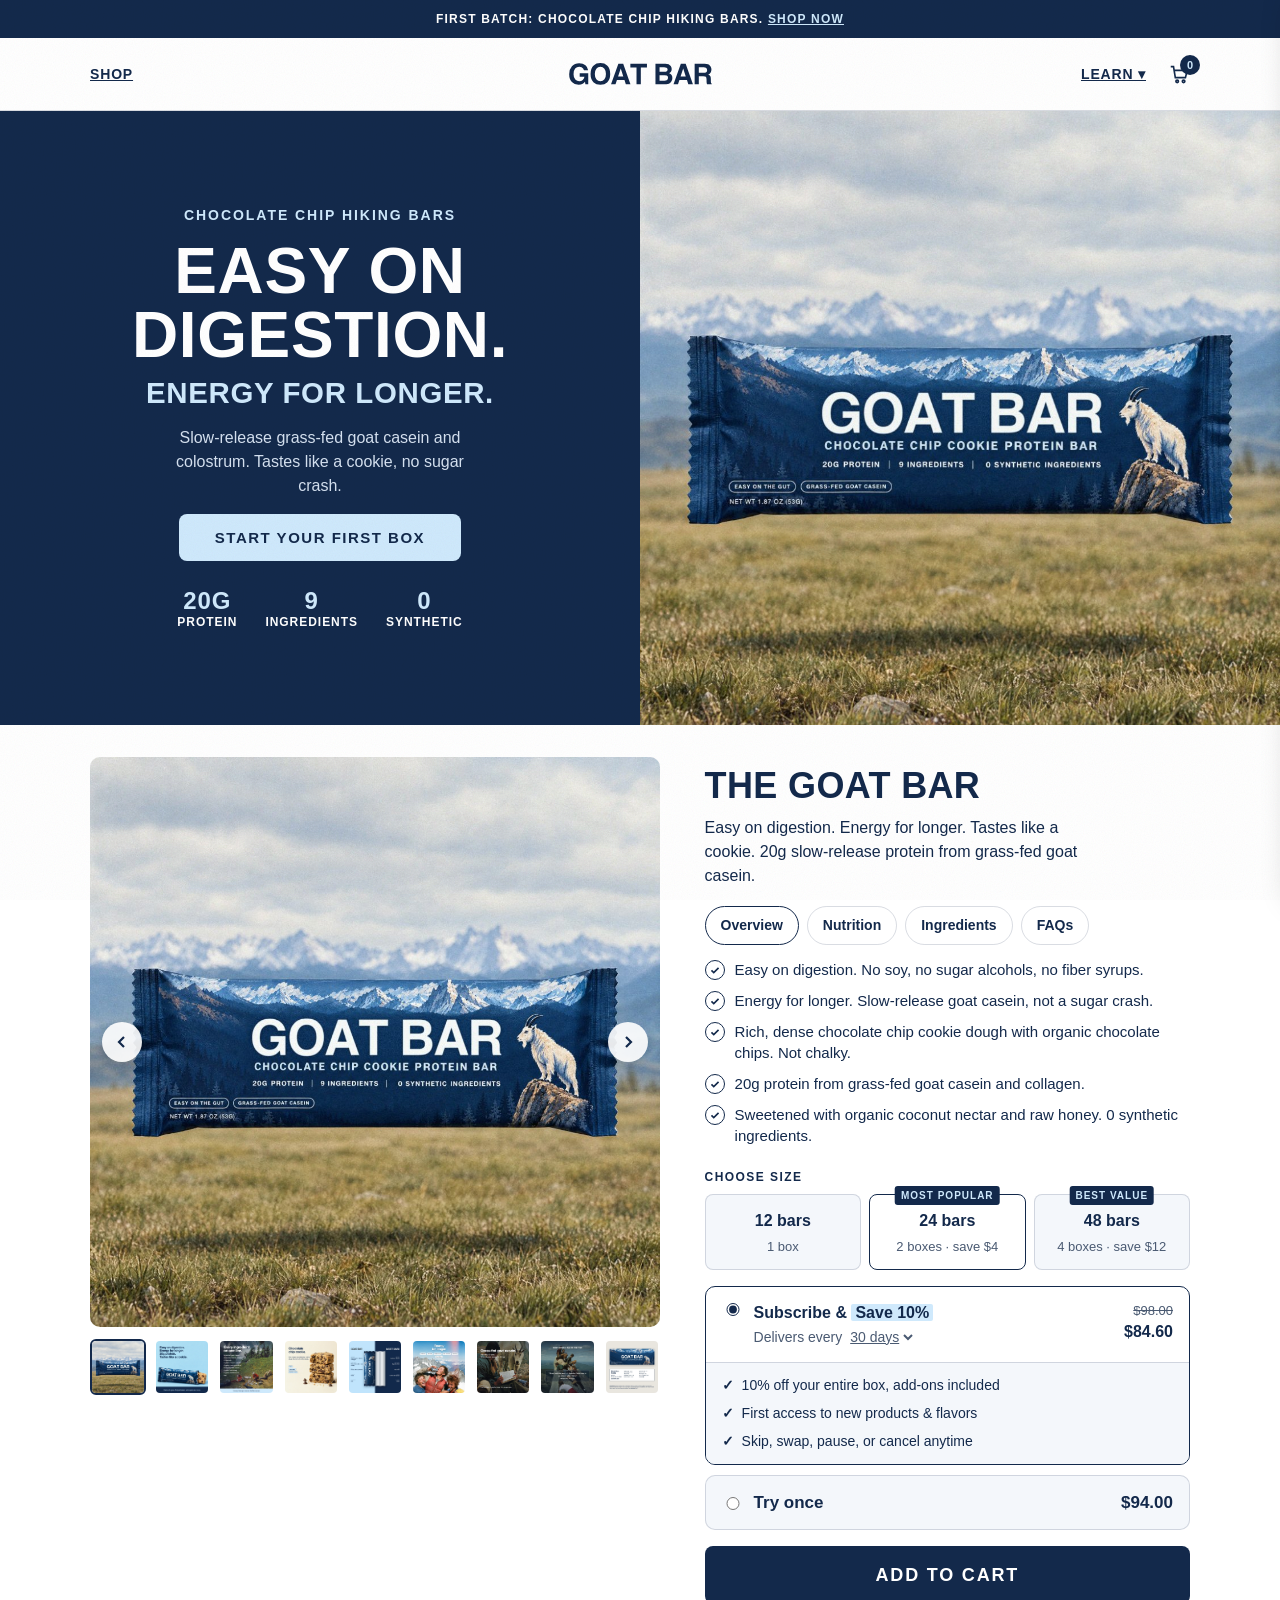
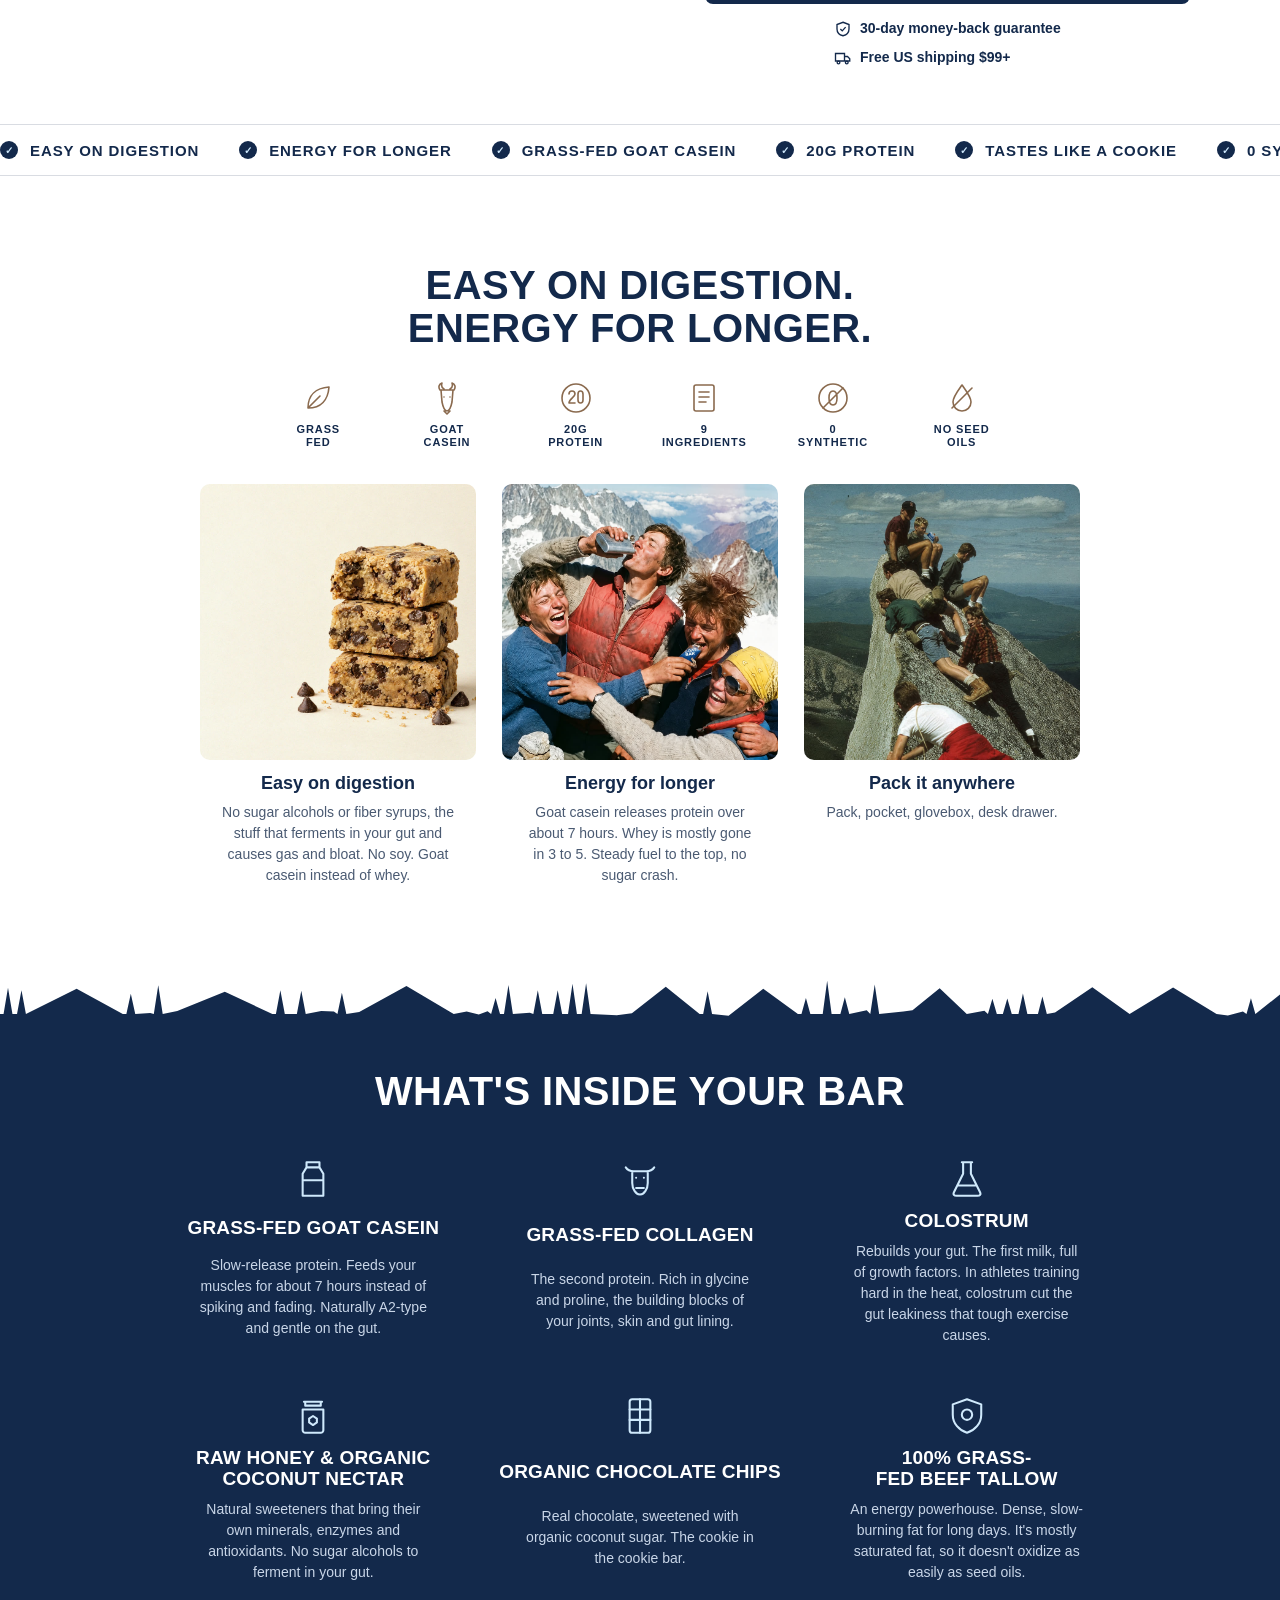
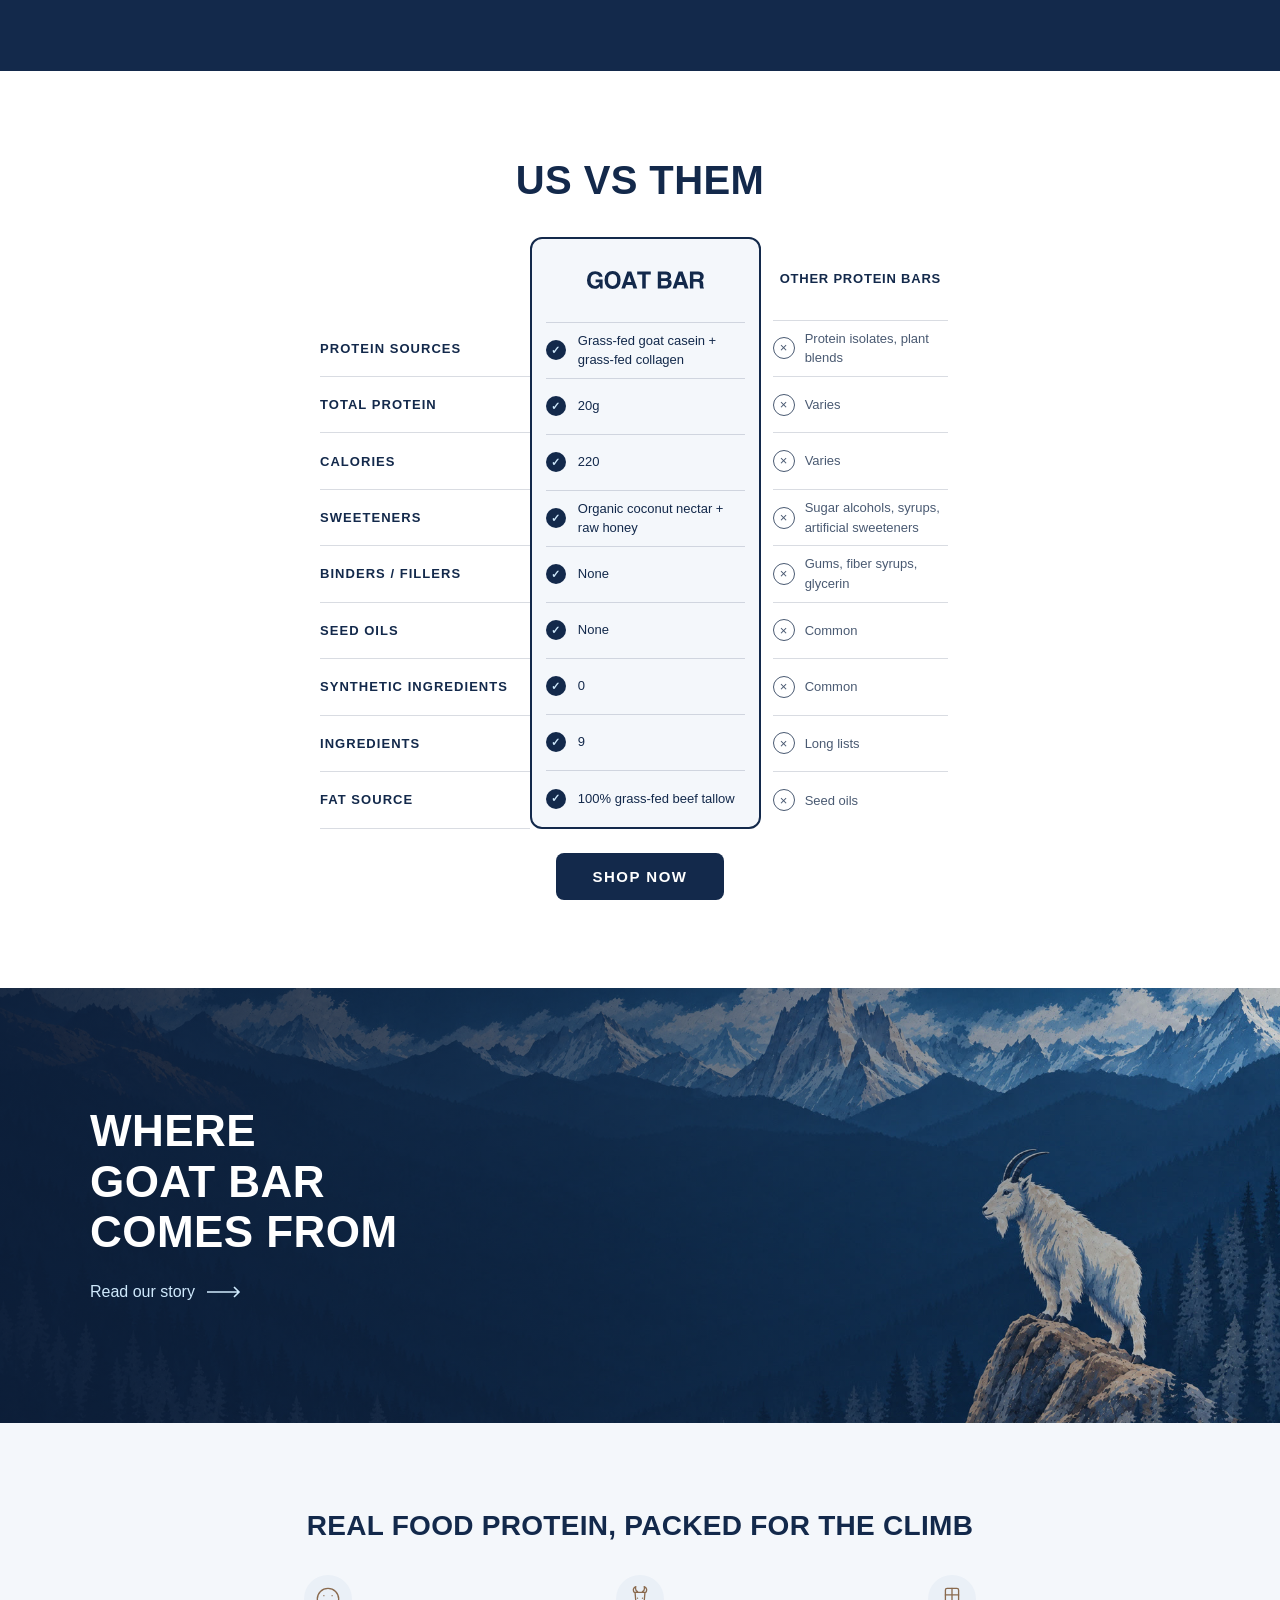
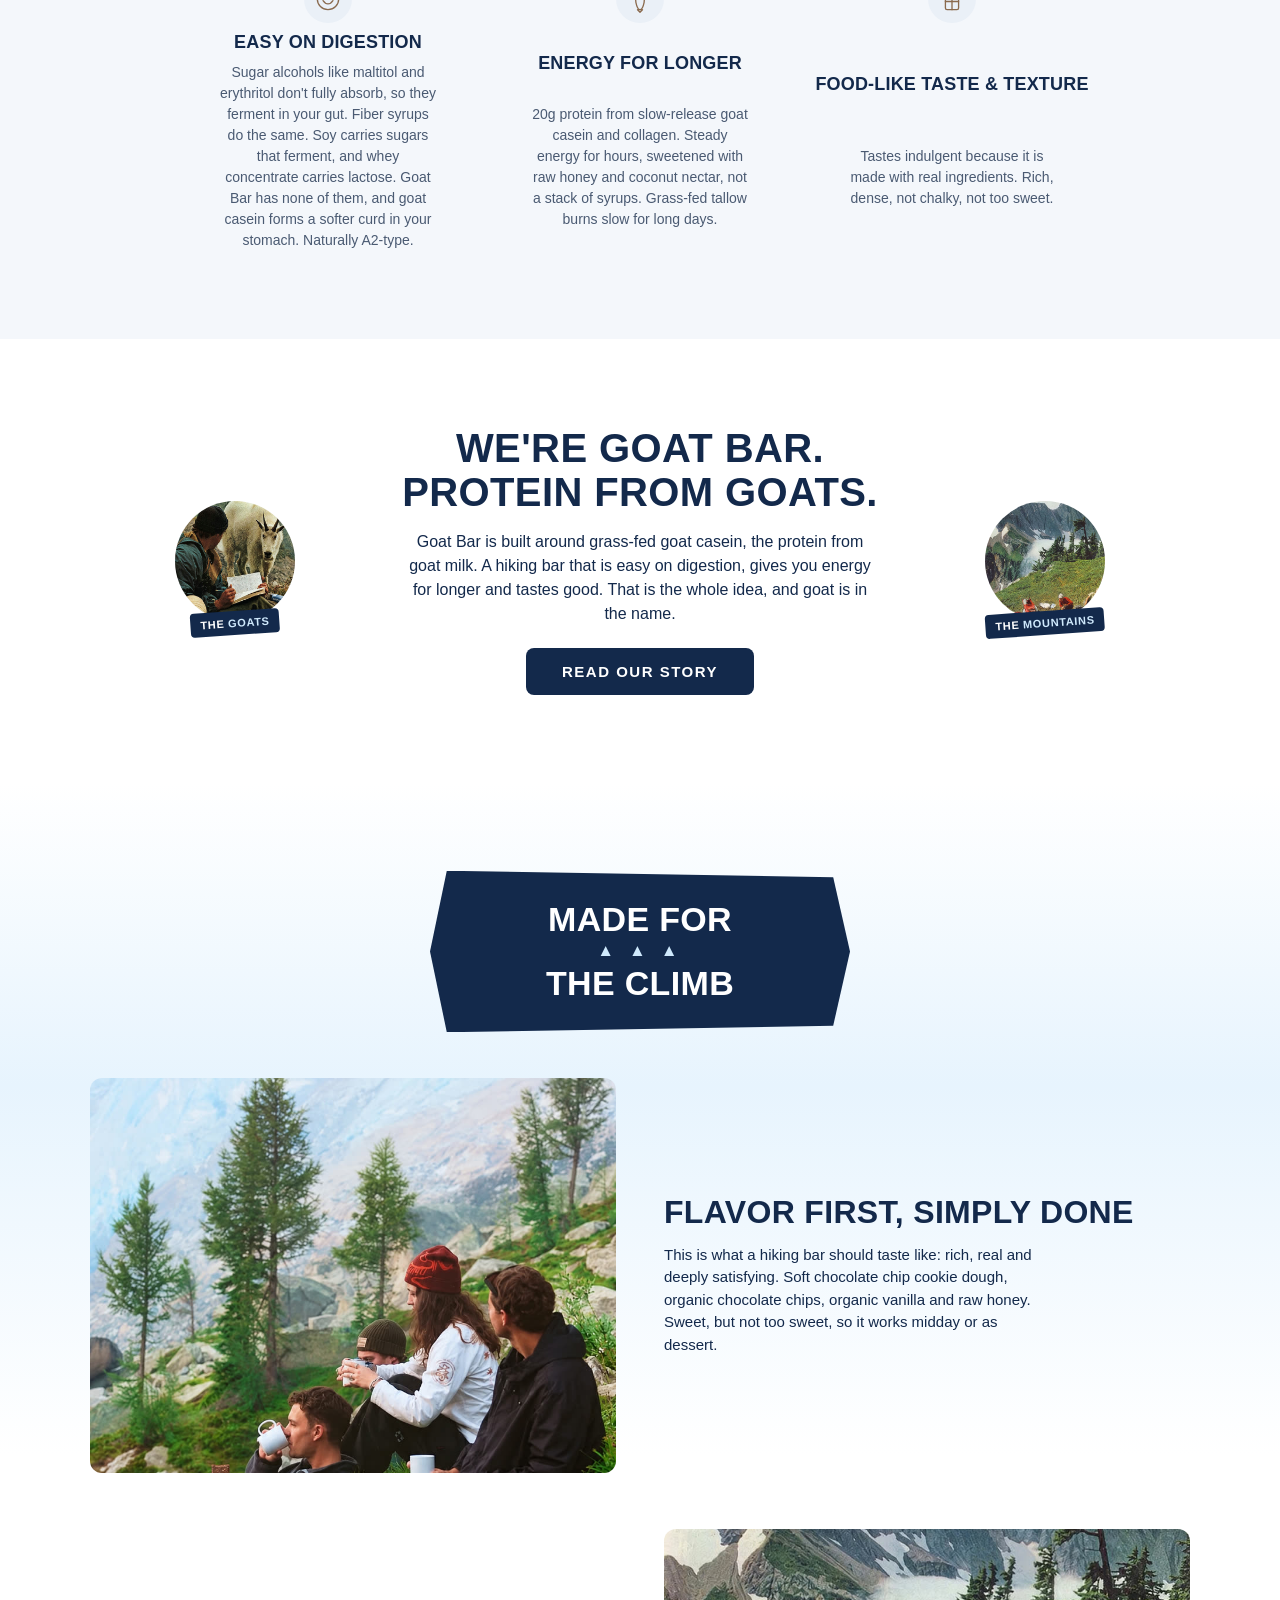
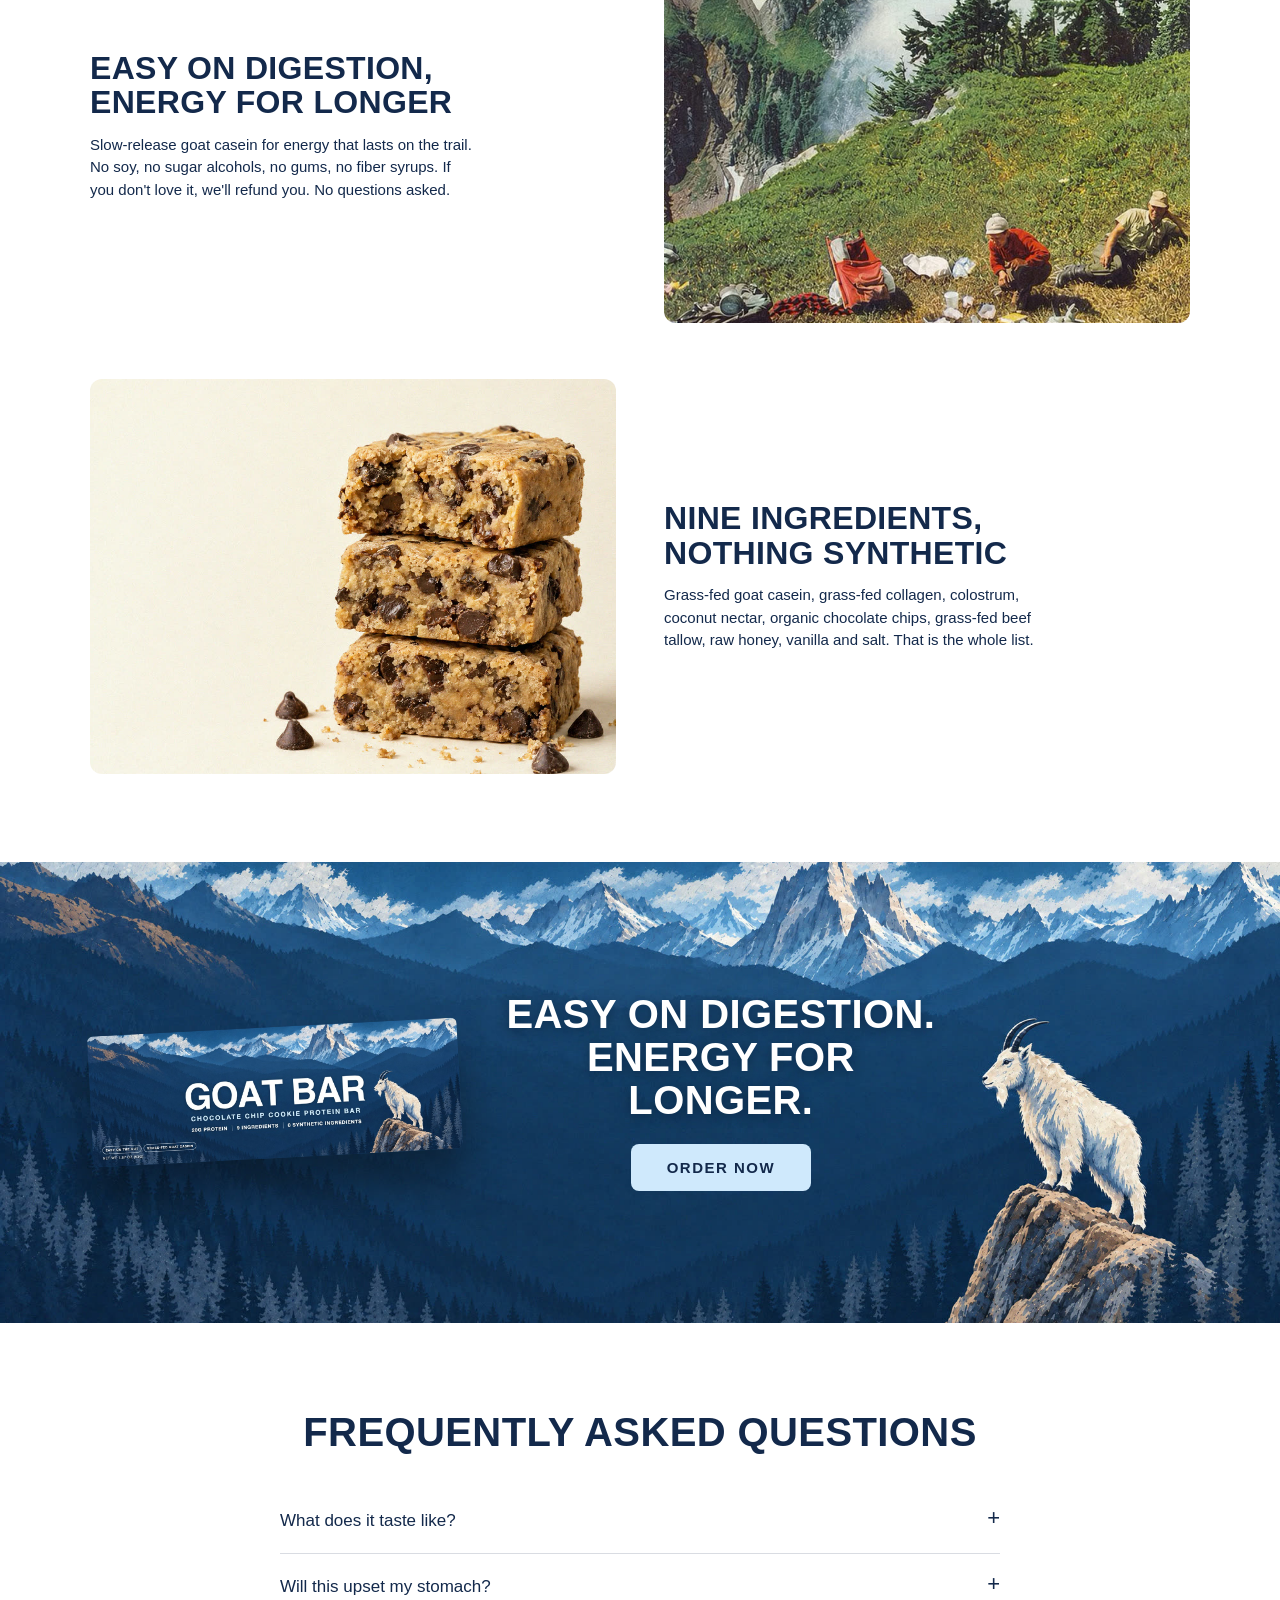
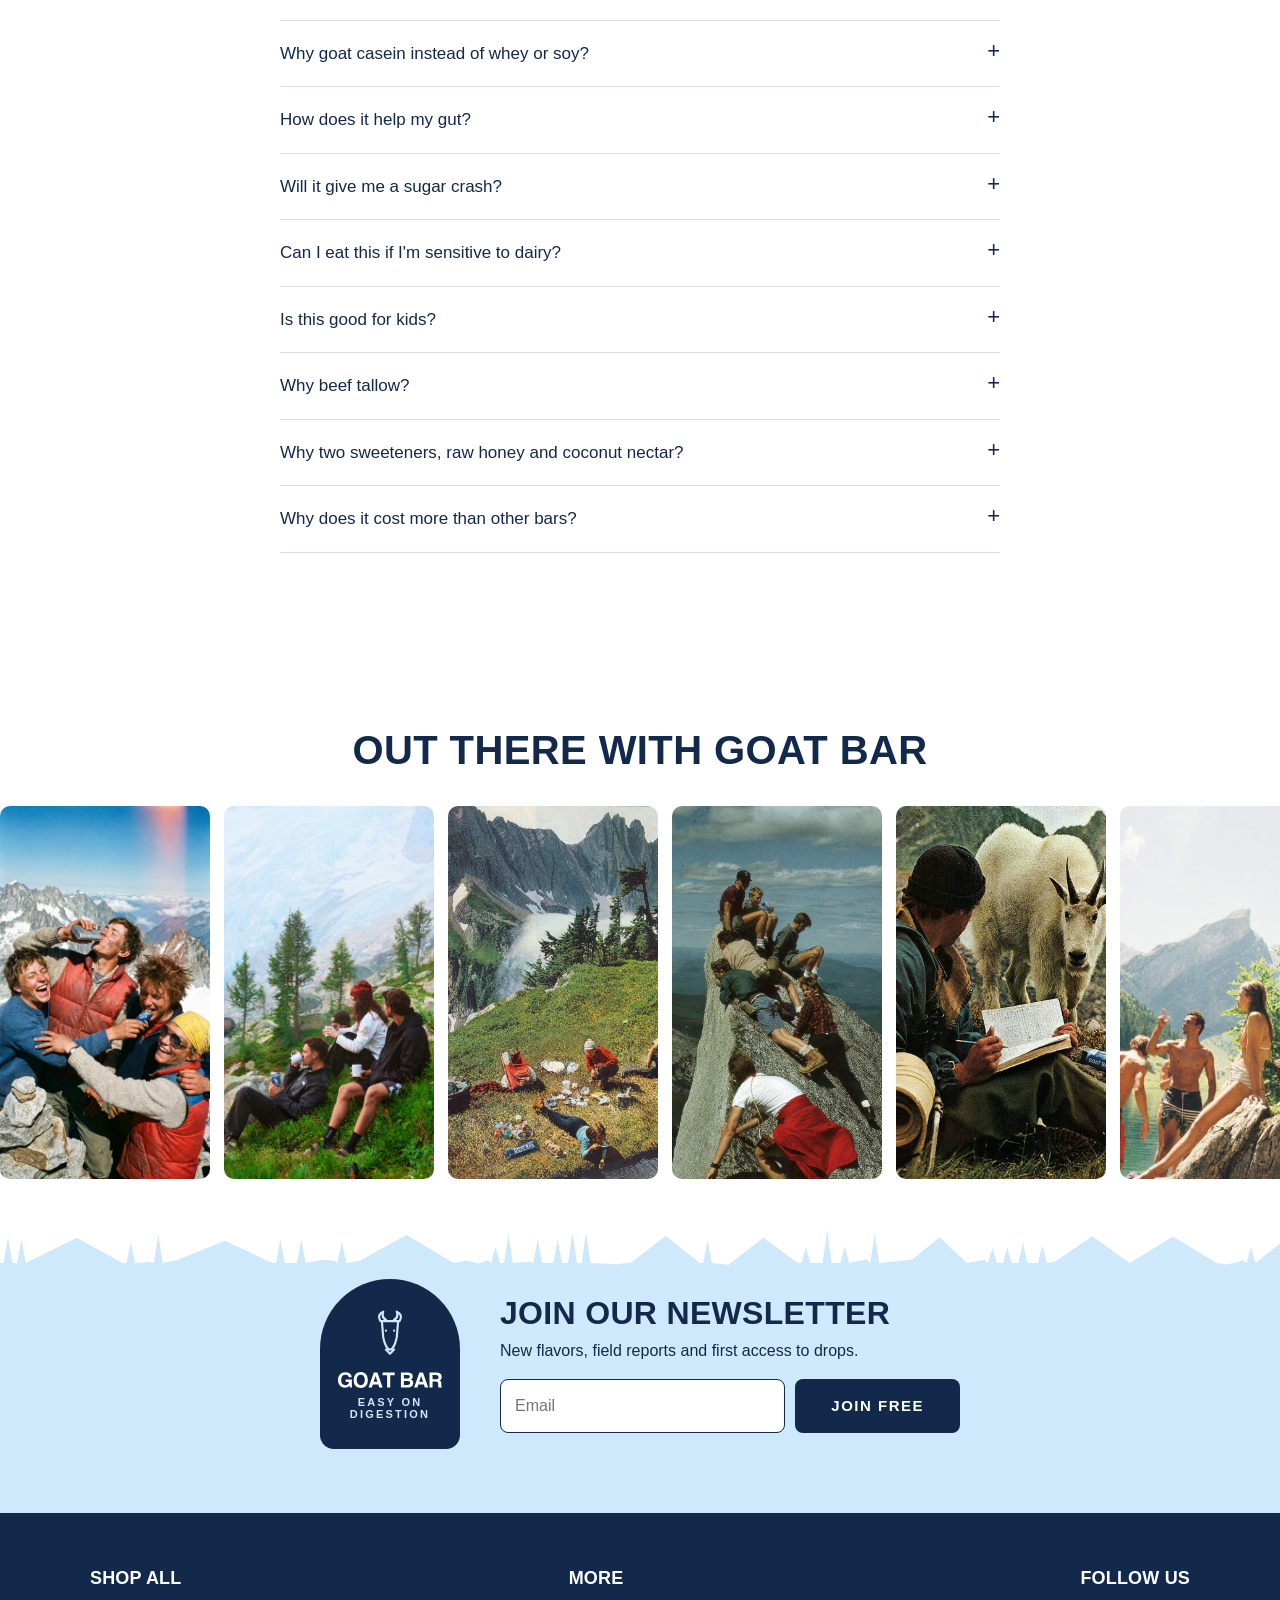
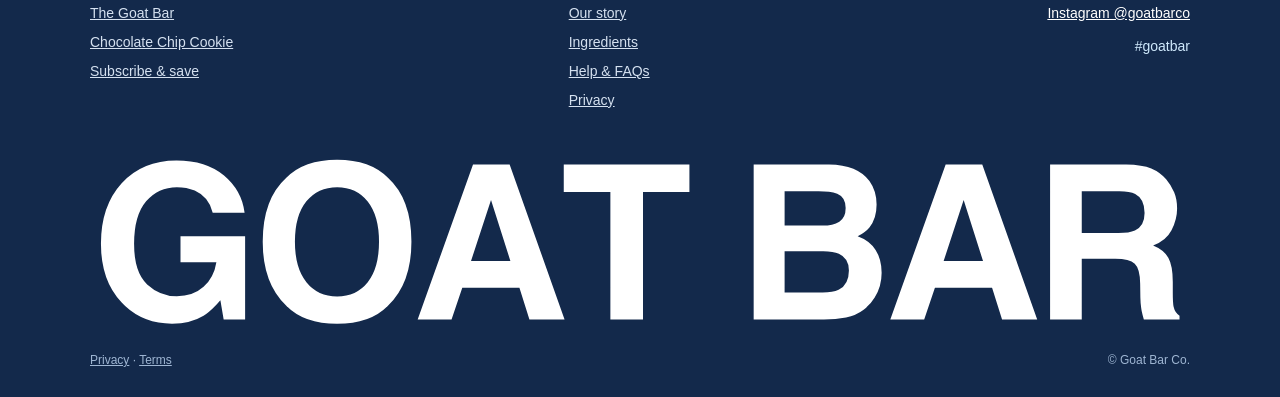
==== commit 4d1216b0: "Size picker starts on 24 bars (Most popular) Co-Authored-By: Claude Opus 5.5 <noreply@anthropic.com>" ====
--- a/index.html
+++ b/index.html
@@ -84,16 +84,16 @@
 
       <div class="label">Choose size</div>
       <div class="sizes" id="sizes">
-        <button aria-pressed="true" data-p="49" data-was="">12 bars<span class="sub">1 box</span></button>
-        <button aria-pressed="false" data-p="94" data-was="98"><span class="tag">Most popular</span>24 bars<span class="sub">2 boxes · save $4</span></button>
+        <button aria-pressed="false" data-p="49" data-was="">12 bars<span class="sub">1 box</span></button>
+        <button aria-pressed="true" data-p="94" data-was="98"><span class="tag">Most popular</span>24 bars<span class="sub">2 boxes · save $4</span></button>
         <button aria-pressed="false" data-p="184" data-was="196"><span class="tag">Best value</span>48 bars<span class="sub">4 boxes · save $12</span></button>
       </div>
 
       <div class="sub-box">
-        <label class="row" for="p-sub"><input type="radio" name="plan" id="p-sub" checked><span><b>Subscribe &amp; <span class="save">Save 10%</span></b><div class="every">Delivers every <select id="every" aria-label="Delivery frequency" style="font:inherit;border:0;background:transparent;text-decoration:underline;color:inherit"><option>15 days</option><option selected>30 days</option><option>45 days</option></select></div></span><span><span class="was" id="subWas">$49.00</span><span class="now" id="subNow">$44.10</span></span></label>
+        <label class="row" for="p-sub"><input type="radio" name="plan" id="p-sub" checked><span><b>Subscribe &amp; <span class="save">Save 10%</span></b><div class="every">Delivers every <select id="every" aria-label="Delivery frequency" style="font:inherit;border:0;background:transparent;text-decoration:underline;color:inherit"><option>15 days</option><option selected>30 days</option><option>45 days</option></select></div></span><span><span class="was" id="subWas">$98.00</span><span class="now" id="subNow">$84.60</span></span></label>
         <ul><li>10% off your entire box, add-ons included</li><li>First access to new products &amp; flavors</li><li>Skip, swap, pause, or cancel anytime</li></ul>
       </div>
-      <label class="once" for="p-once"><input type="radio" name="plan" id="p-once"><span>Try once</span><span class="now" id="oncePrice">$49.00</span></label>
+      <label class="once" for="p-once"><input type="radio" name="plan" id="p-once"><span>Try once</span><span class="now" id="oncePrice">$94.00</span></label>
       <button class="btn cart" id="addBtn">Add to cart</button>
       <div class="assure"><span><svg viewBox="0 0 24 24"><path d="M12 3l8 3v6c0 5-3.5 8-8 9-4.5-1-8-4-8-9V6z"/><path d="M8.5 12l2.5 2.5 4.5-5"/></svg>30-day money-back guarantee</span><span><svg viewBox="0 0 24 24"><path d="M2 6h12v10H2zM14 10h4l3 3v3h-7z"/><circle cx="6" cy="18" r="1.8"/><circle cx="17" cy="18" r="1.8"/></svg>Free US shipping $99+</span></div>
 
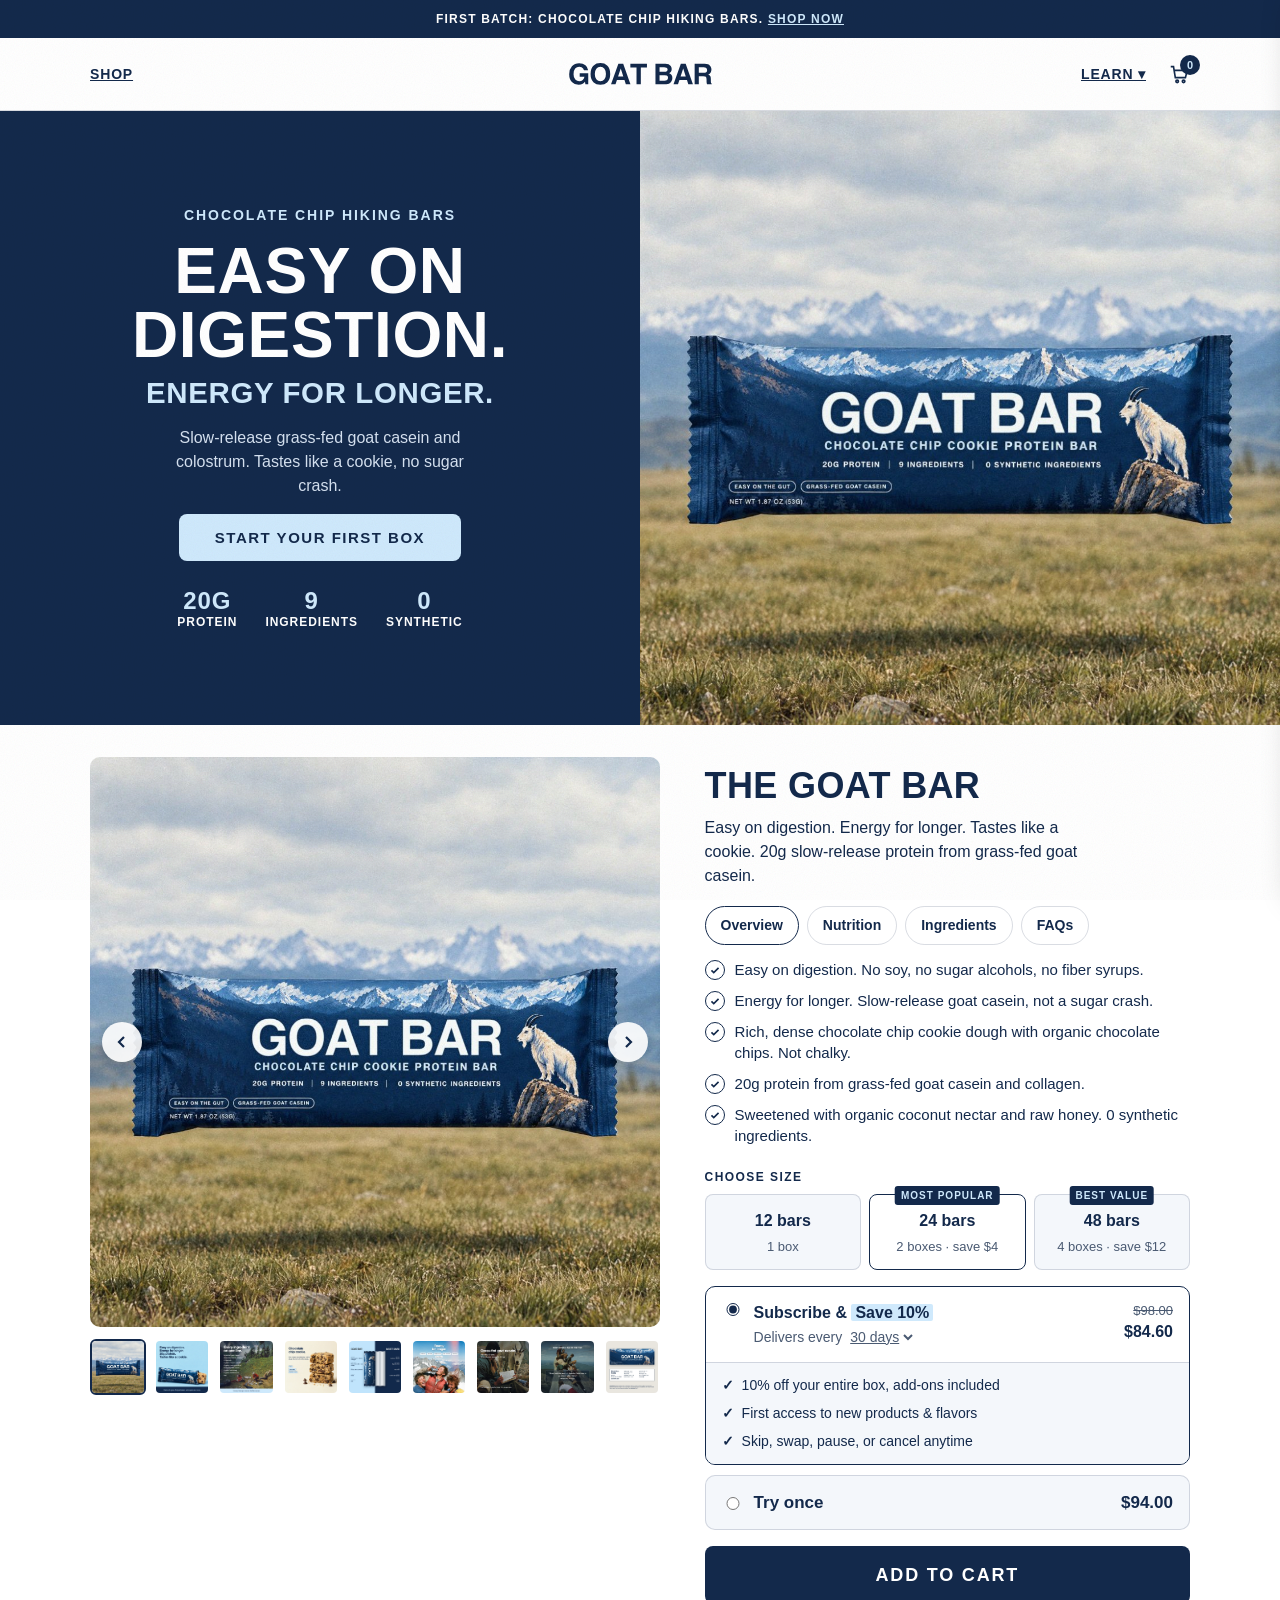
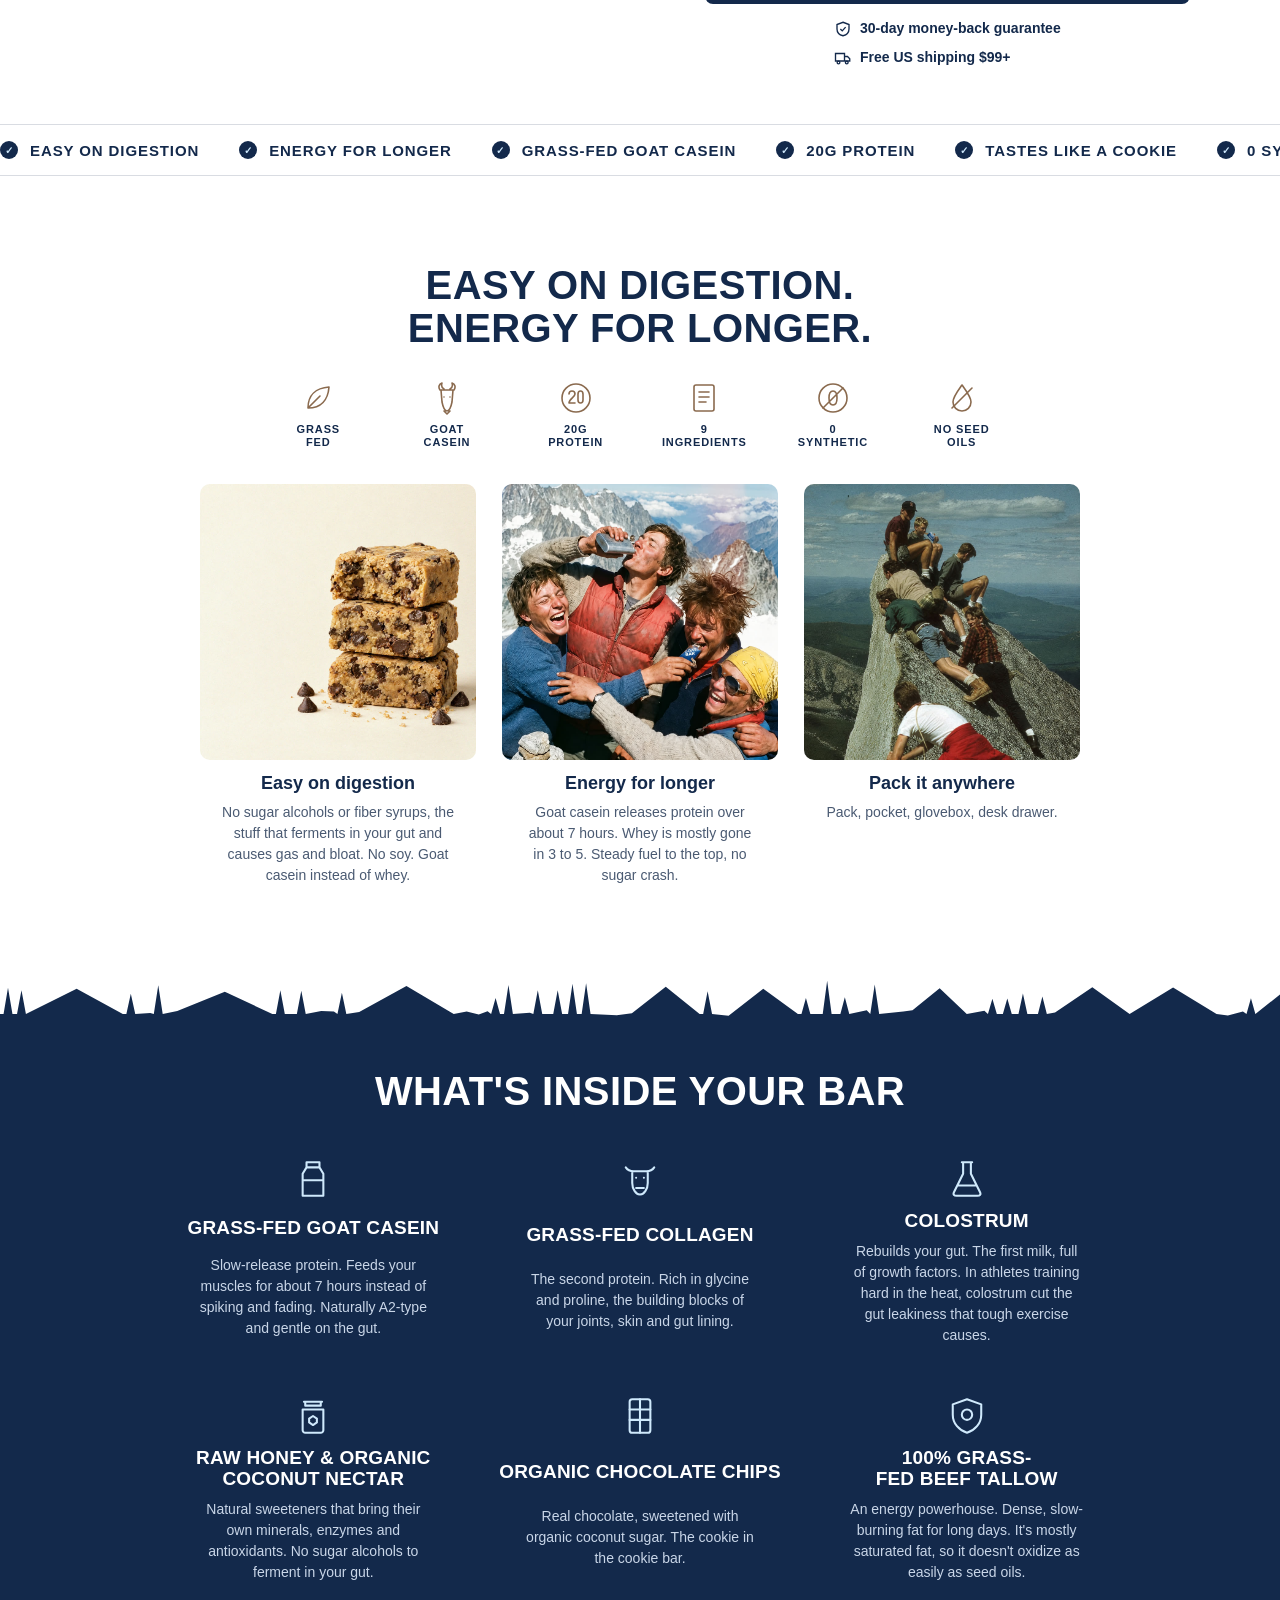
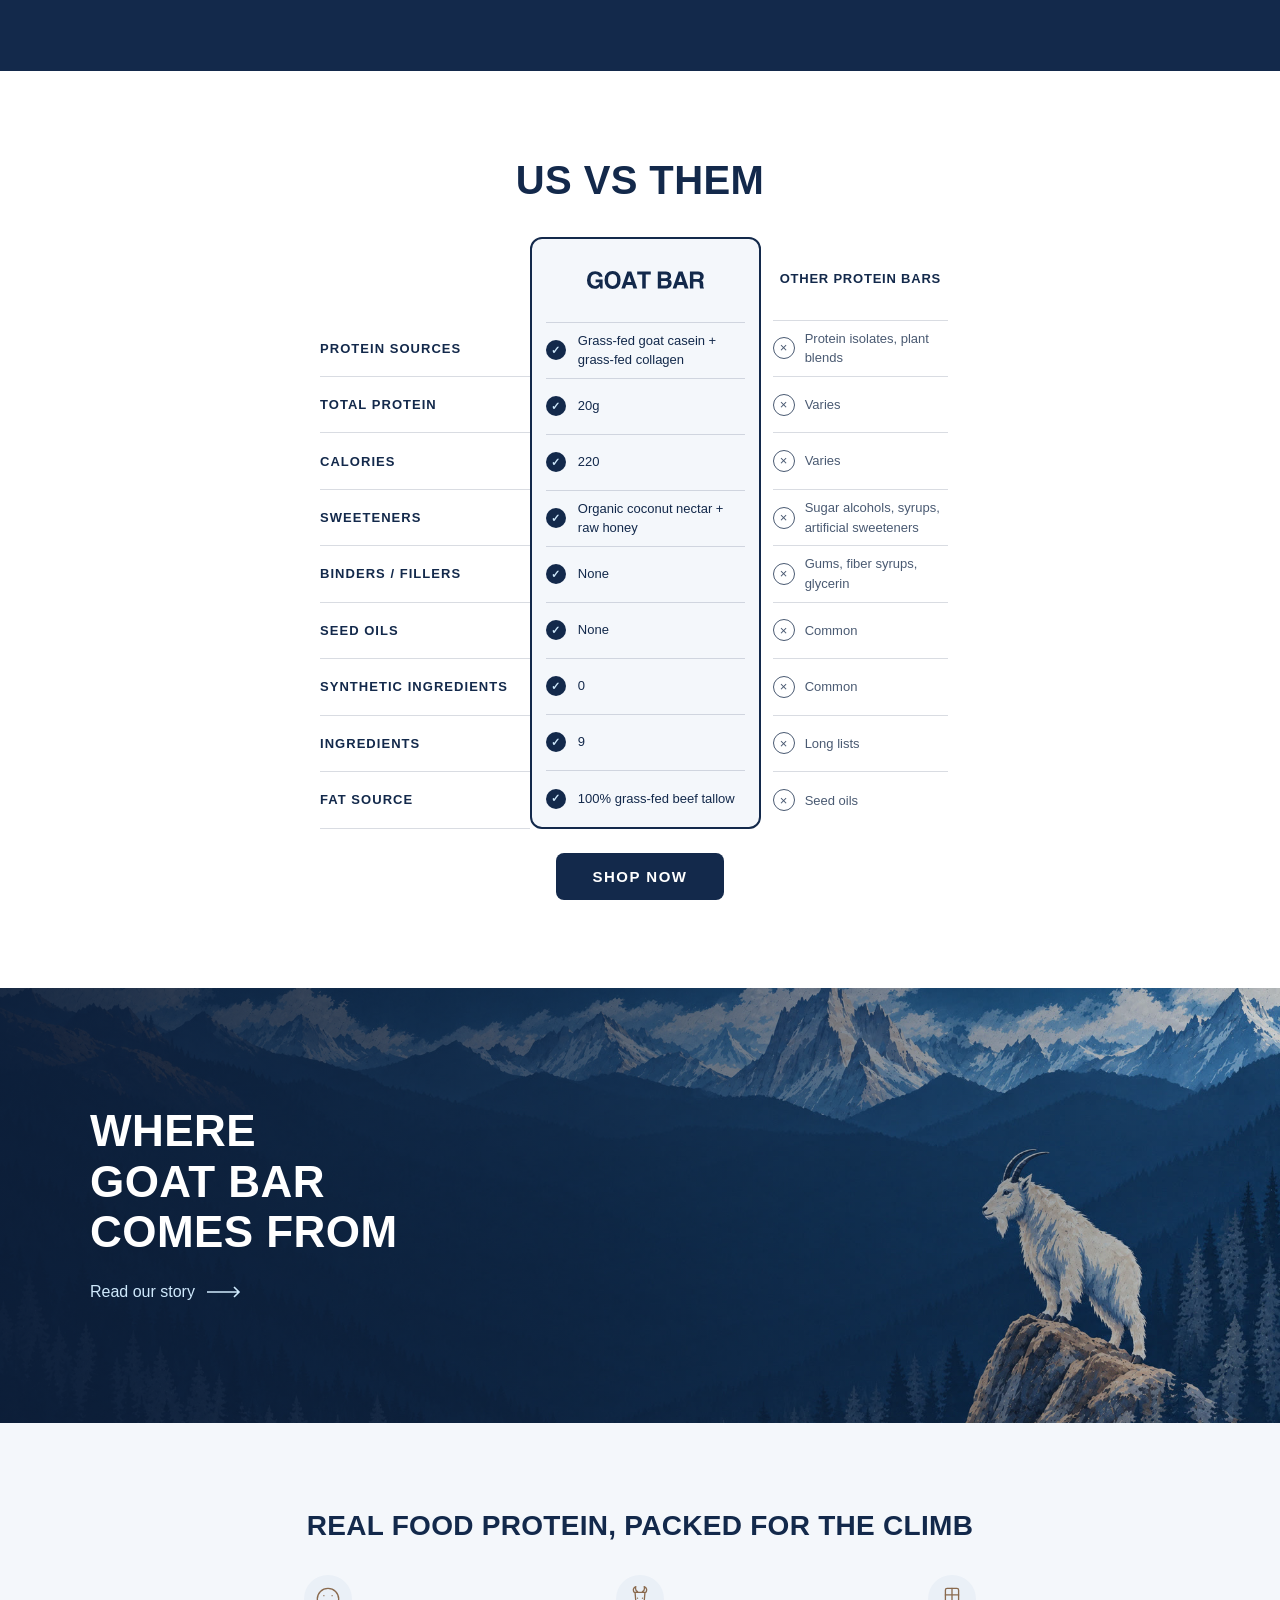
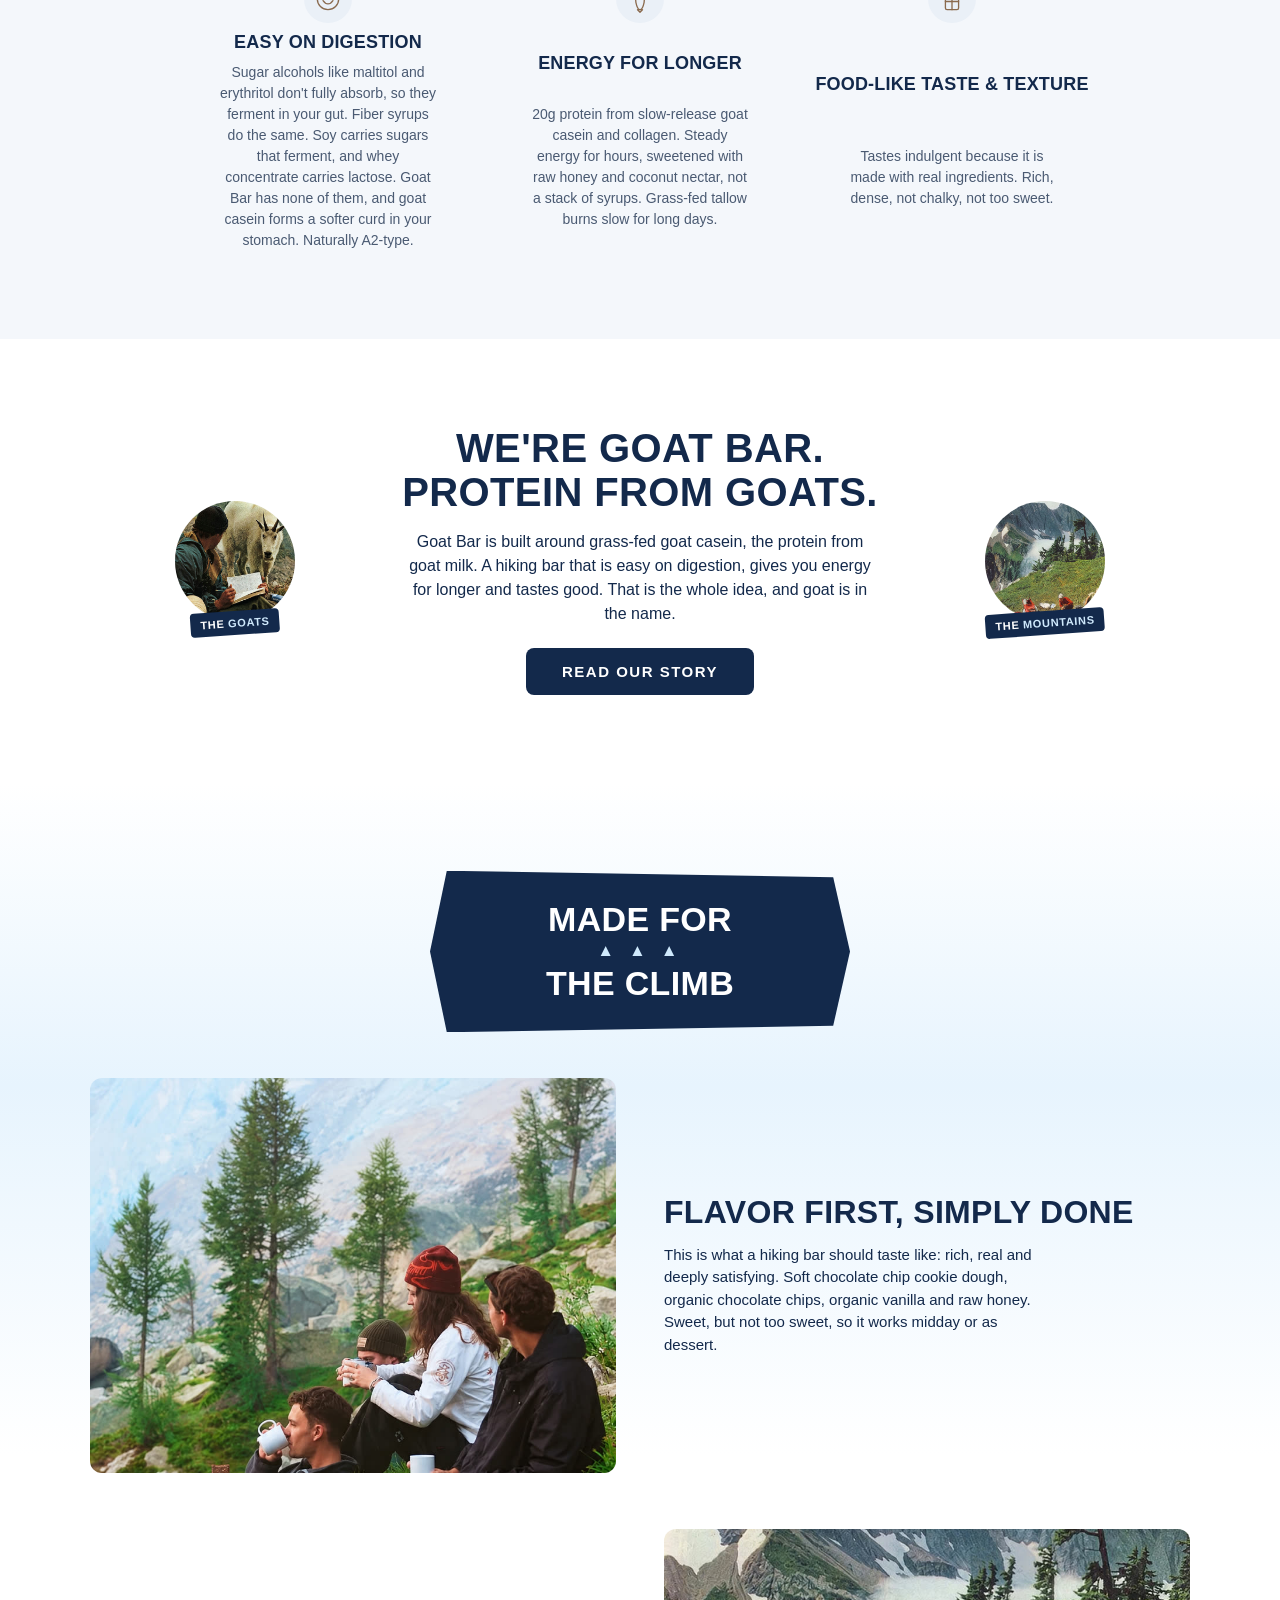
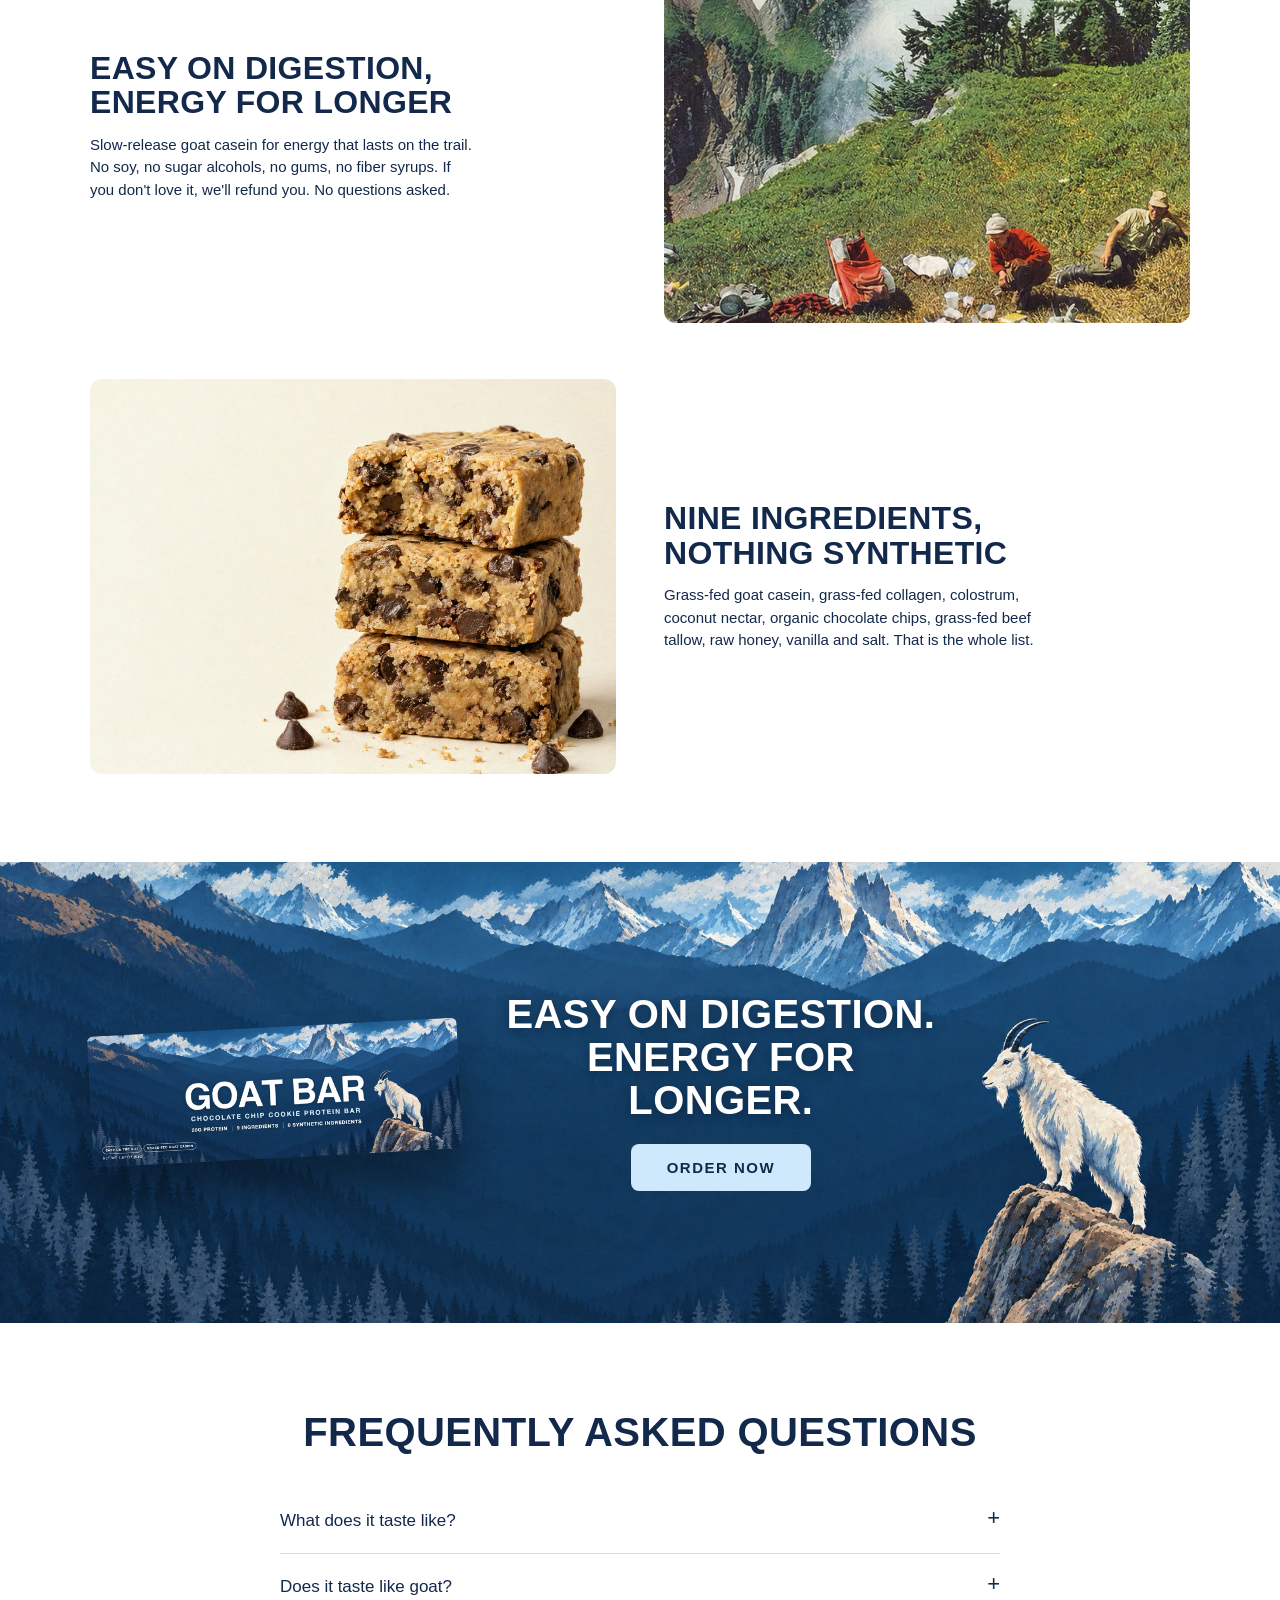
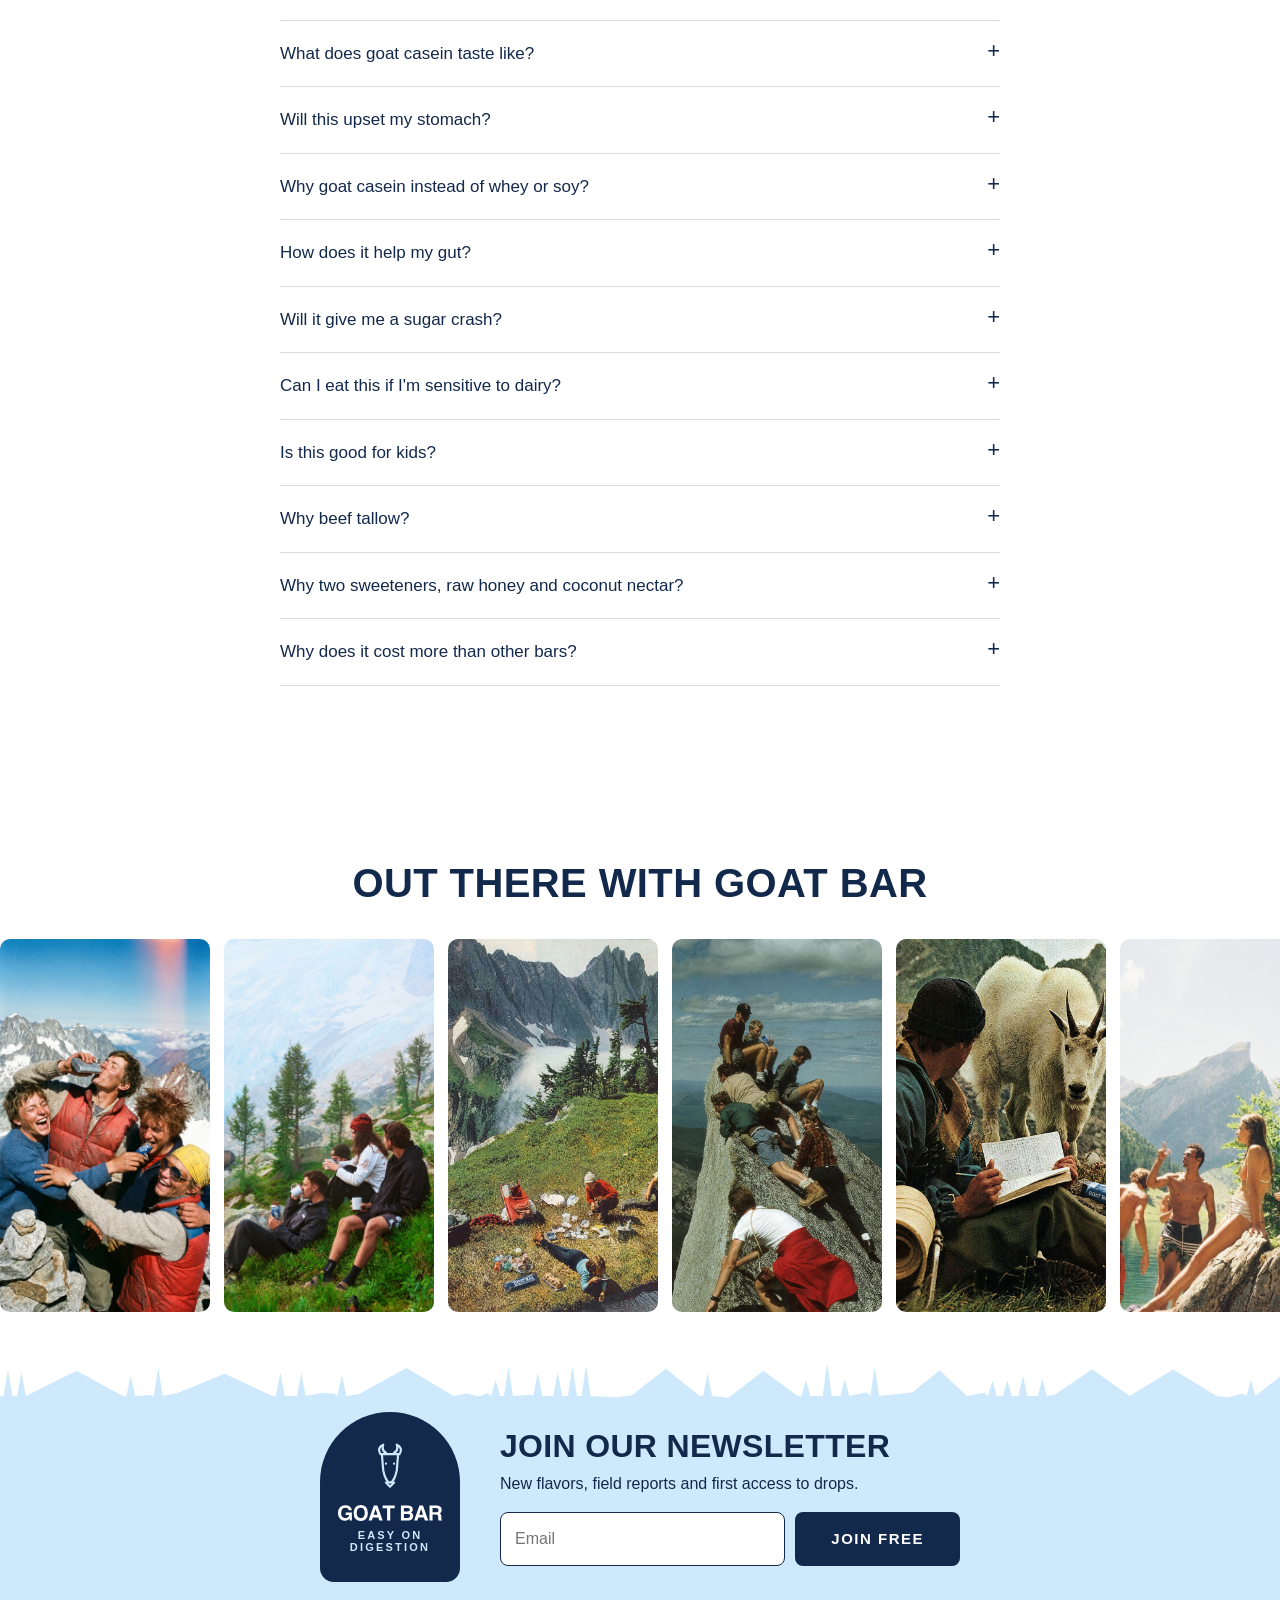
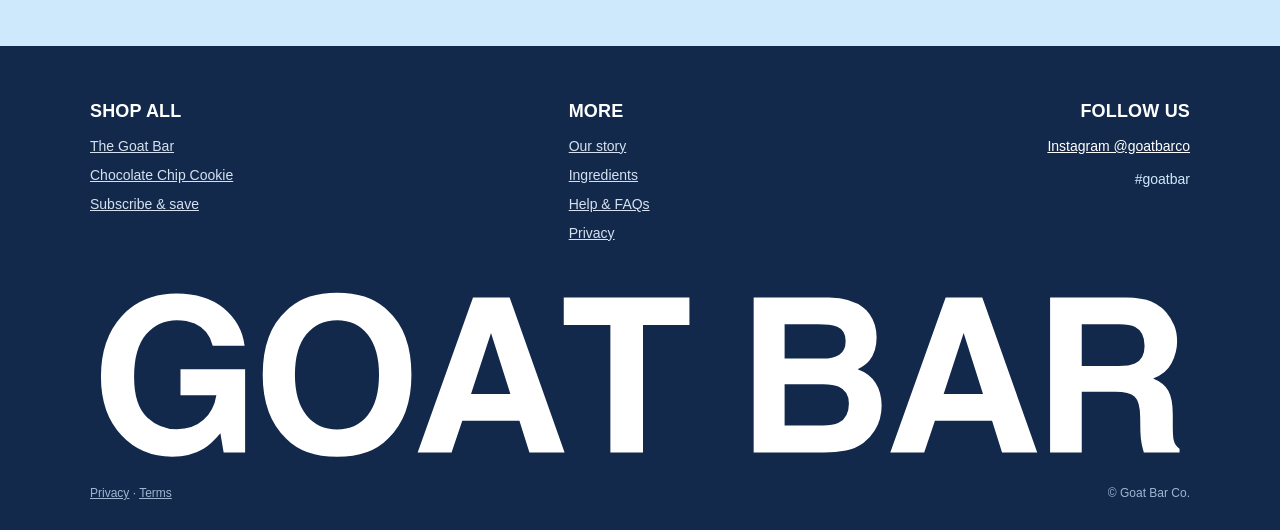
==== commit 3cc5f664: "FAQ: does it taste like goat, what does goat casein taste like Co-Authored-By: Claude Opus 5.5 <nore" ====
--- a/index.html
+++ b/index.html
@@ -217,6 +217,8 @@
     <h2 class="h2 center">Frequently asked questions</h2>
     <div class="faq">
       <details><summary>What does it taste like?</summary><p>Like a chocolate chip cookie. Rich, dense cookie dough with real organic chocolate chips, vanilla and a pinch of salt. Sweet from raw honey and coconut nectar, but not candy-sweet. Chewy and soft, not chalky or powdery like most protein bars.</p></details>
+      <details><summary>Does it taste like goat?</summary><p>No. The goat is there for digestibility and long-lasting energy, not flavor. It tastes like a chocolate chip cookie.</p></details>
+      <details><summary>What does goat casein taste like?</summary><p>In the bar, you can't pick it out. It isn't chalky and it doesn't taste like goat. What you taste is the cookie dough, the chocolate chips and the vanilla.</p></details>
       <details><summary>Will this upset my stomach?</summary><p>No. Goat Bar has none of the usual reasons protein bars upset your stomach: no sugar alcohols, no fiber syrups, no gums, no soy. Those ferment in your gut and cause the gas and bloat. The protein is goat casein, which is easier to digest than the whey and soy in most bars. Colostrum and collagen are in there for your gut too.</p></details>
       <details><summary>Why goat casein instead of whey or soy?</summary><p>Almost every protein bar uses whey or soy. Goat casein digests better than both. It forms a softer curd in your stomach than cow's milk protein, and it's naturally A2-type. It also releases protein slowly, over about 7 hours, so you get steady energy instead of a spike and a fade. Whey is mostly gone in 3 to 5 hours.</p></details>
       <details><summary>How does it help my gut?</summary><p>Two ingredients do the work. Colostrum, the first milk, rebuilds your gut lining, especially during intense activity: in athletes training hard in the heat, it cut the gut leakiness that tough exercise causes. Grass-fed collagen gives your gut lining the glycine and proline it's rebuilt with.</p></details>
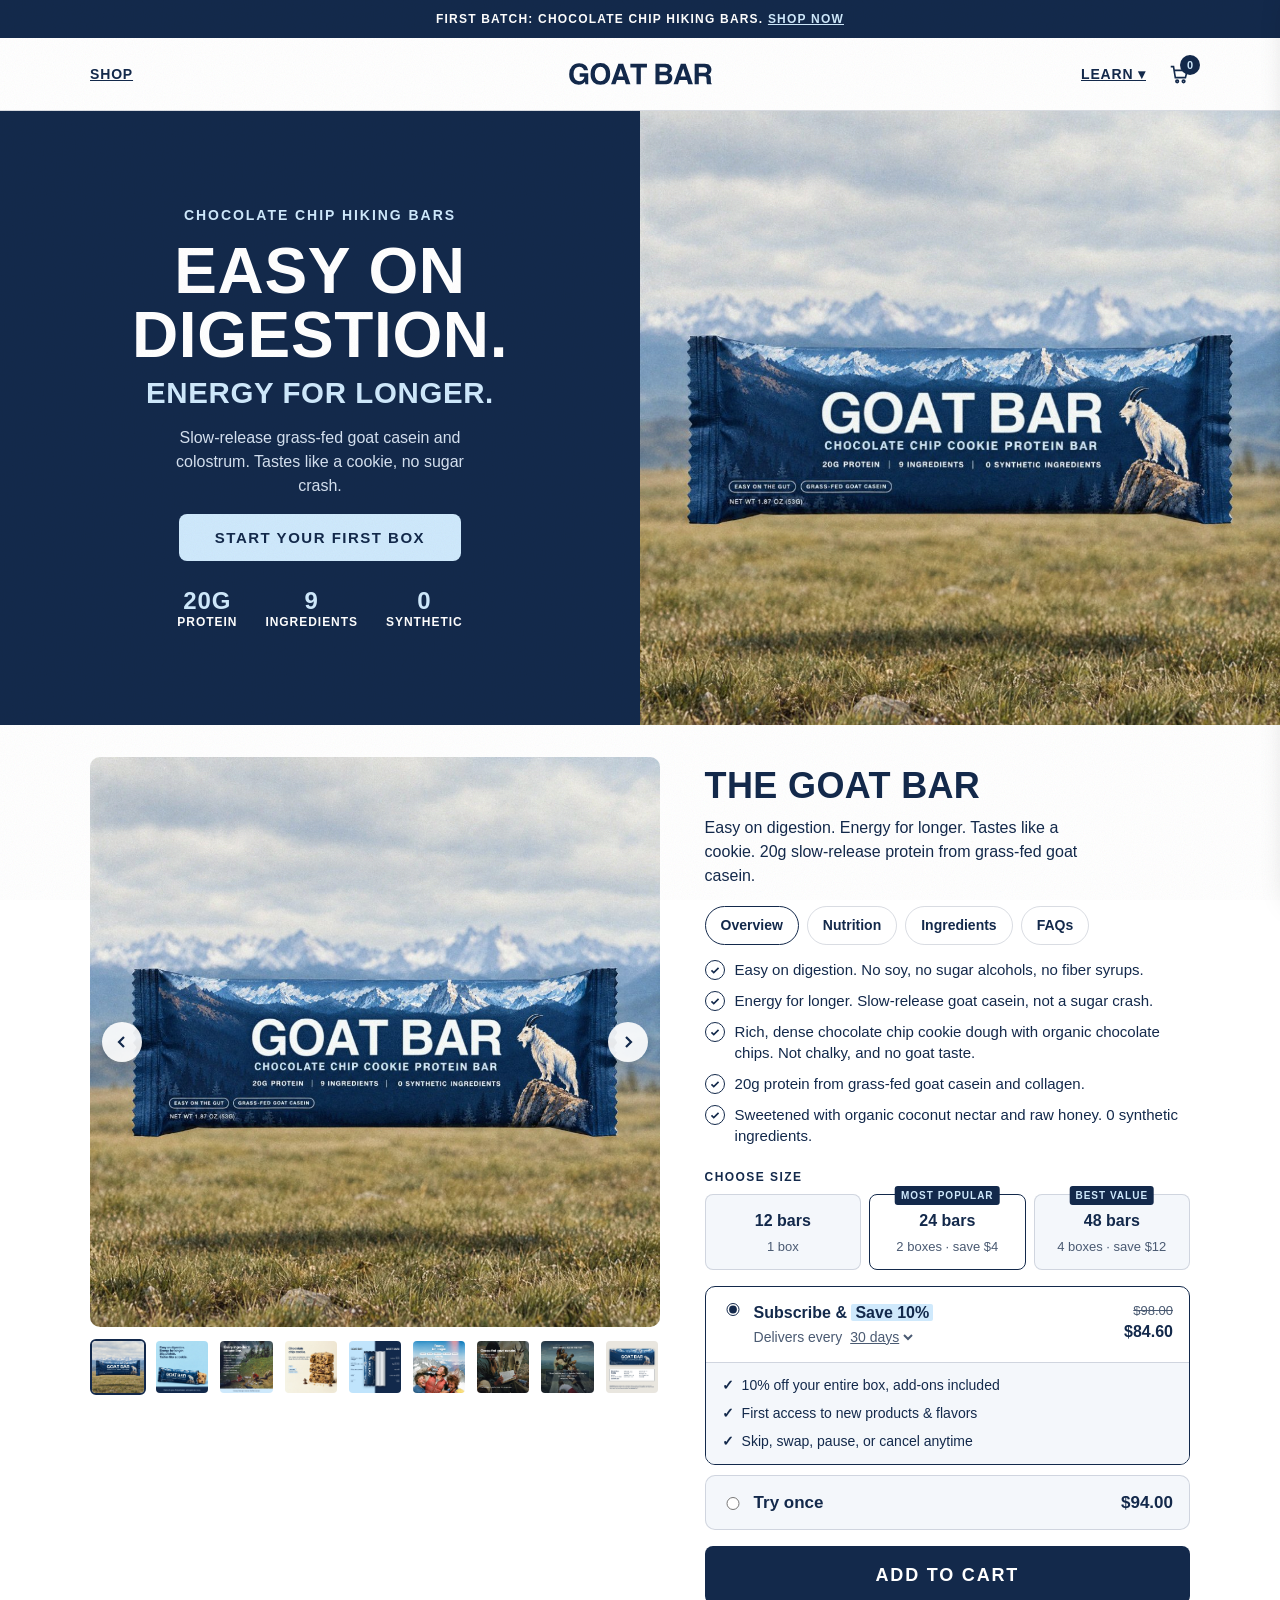
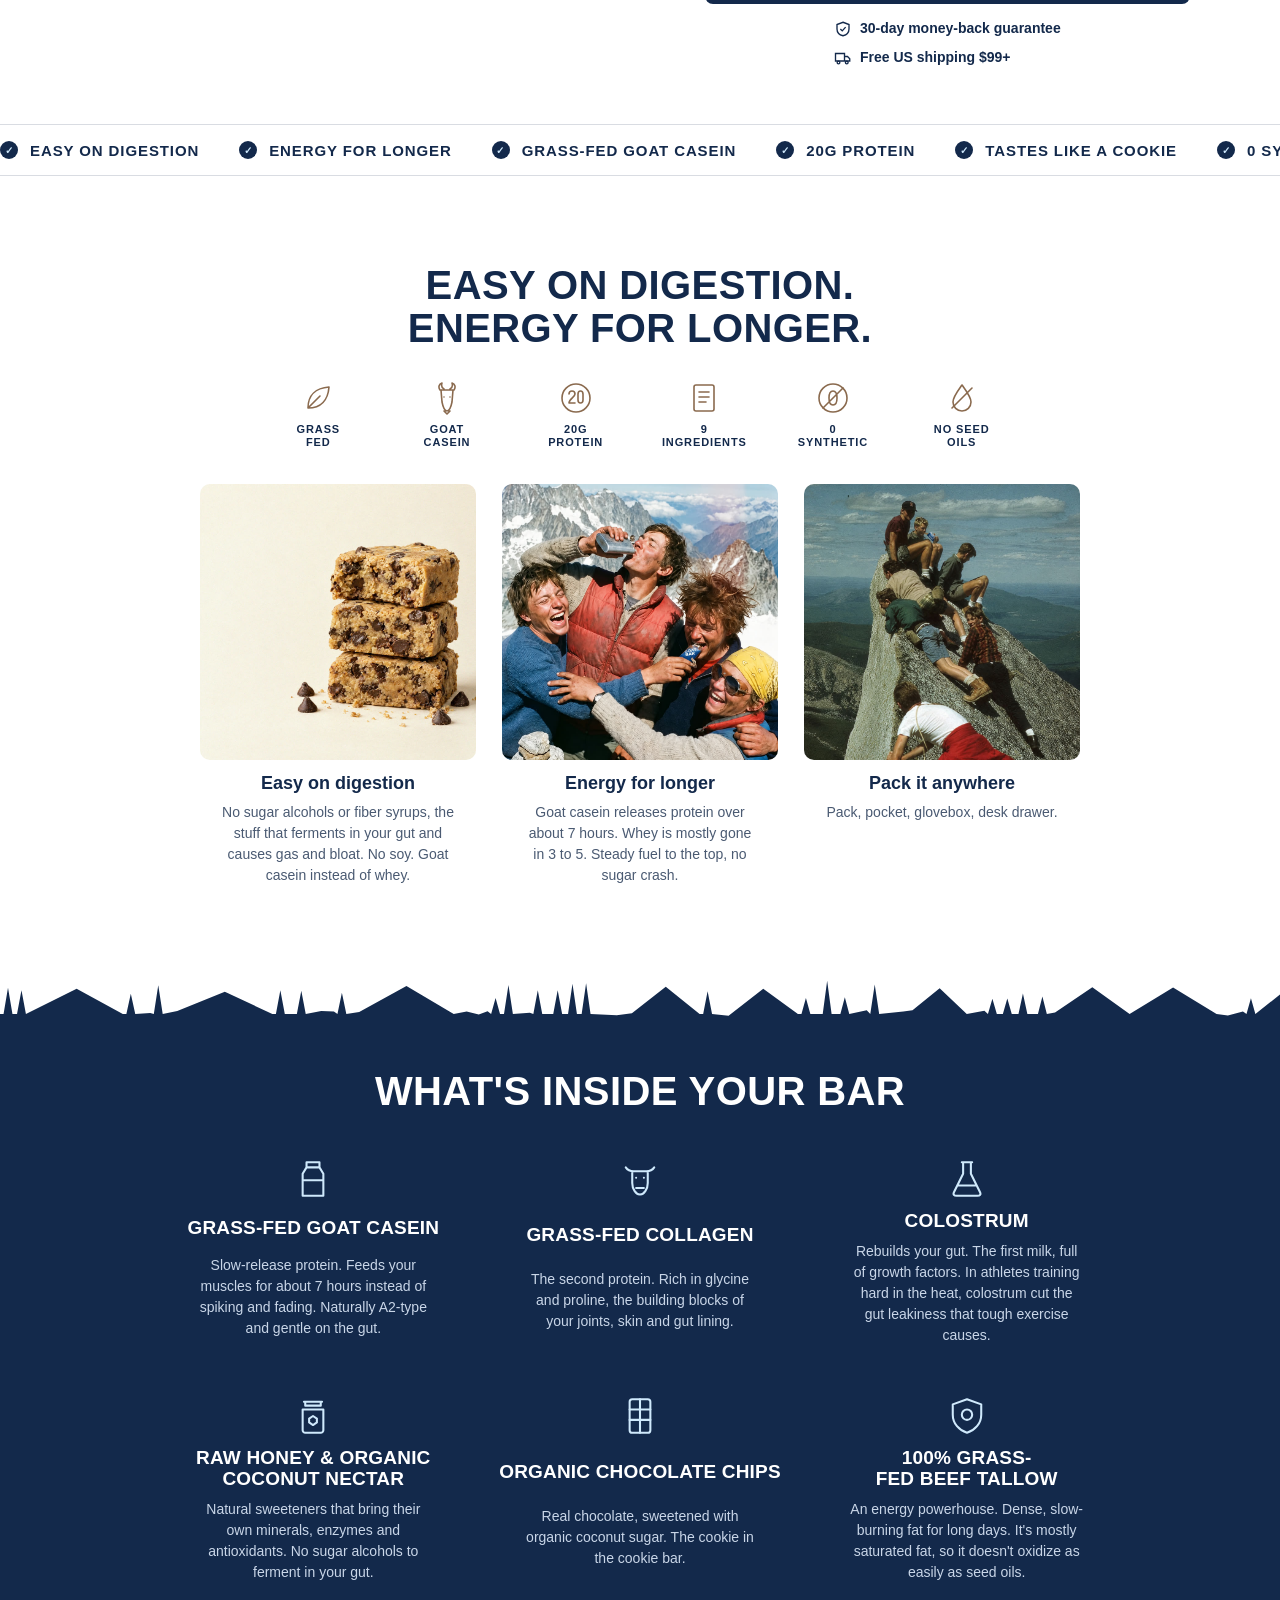
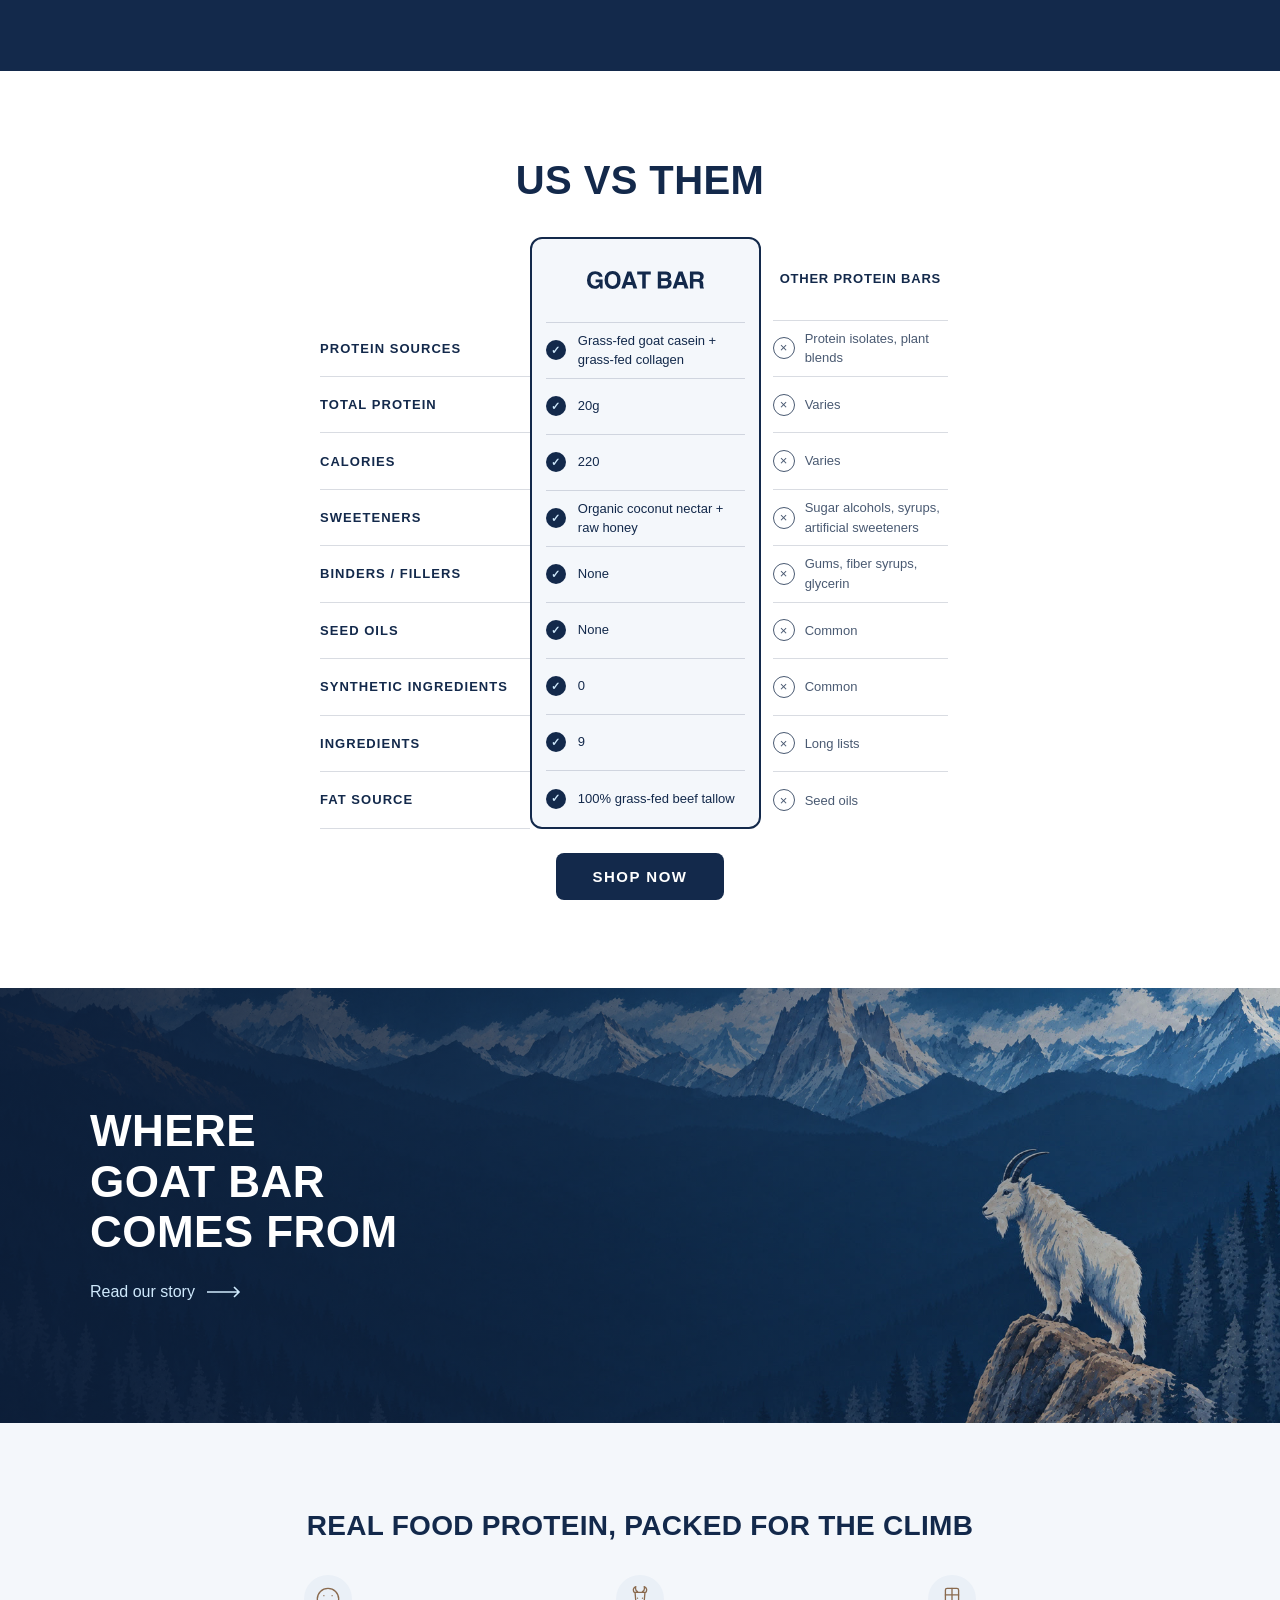
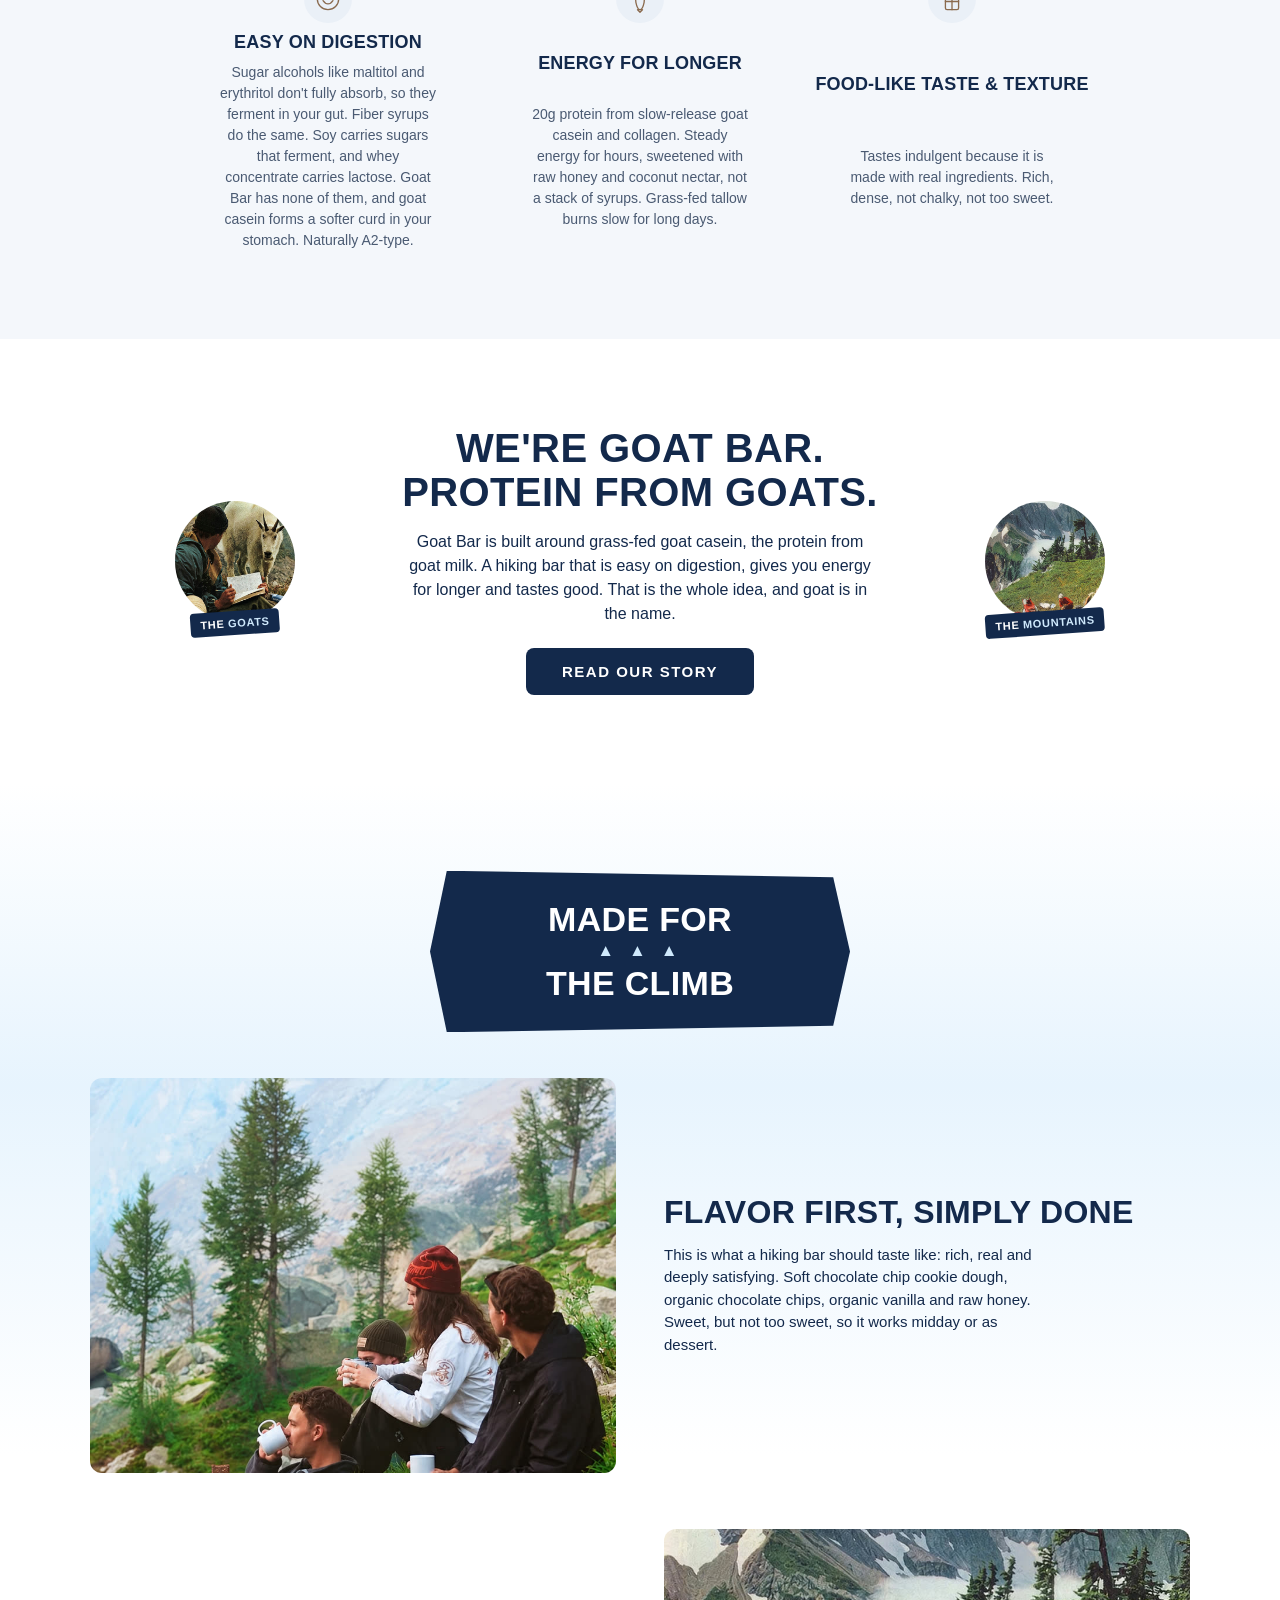
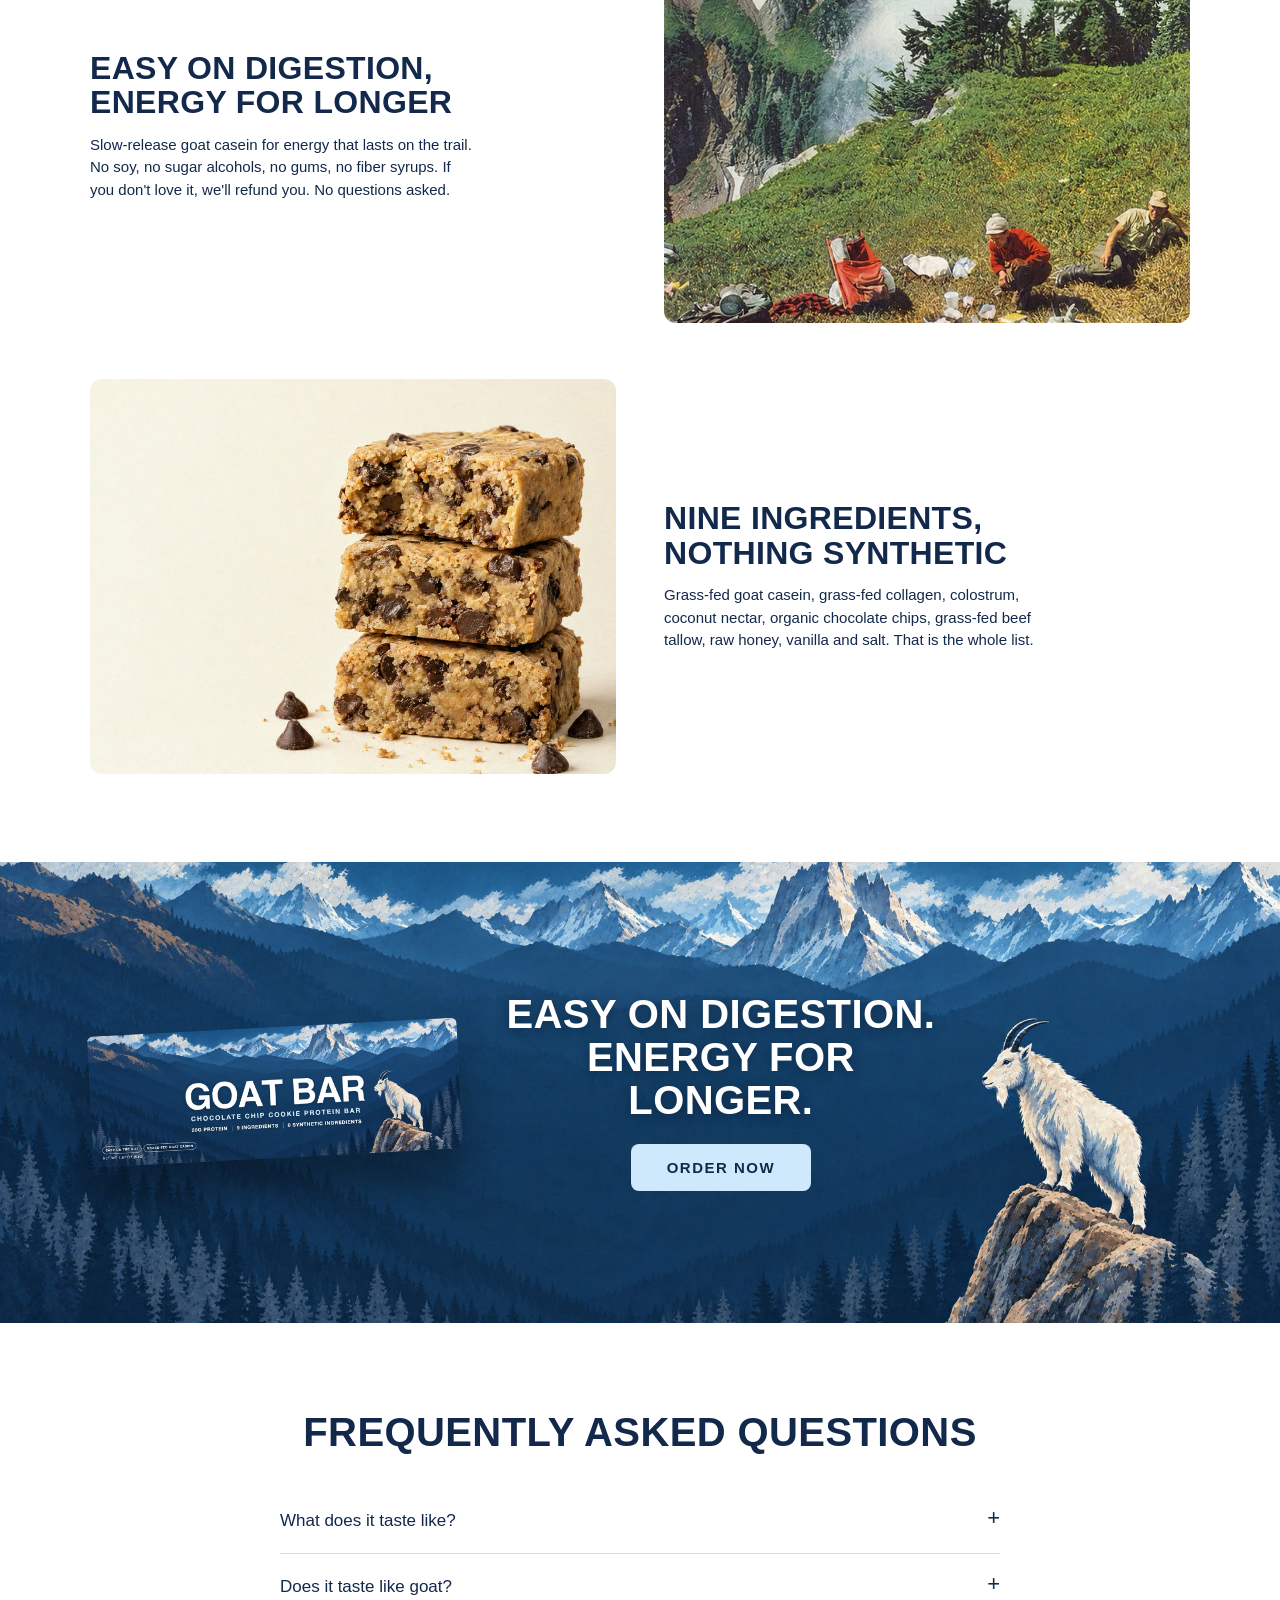
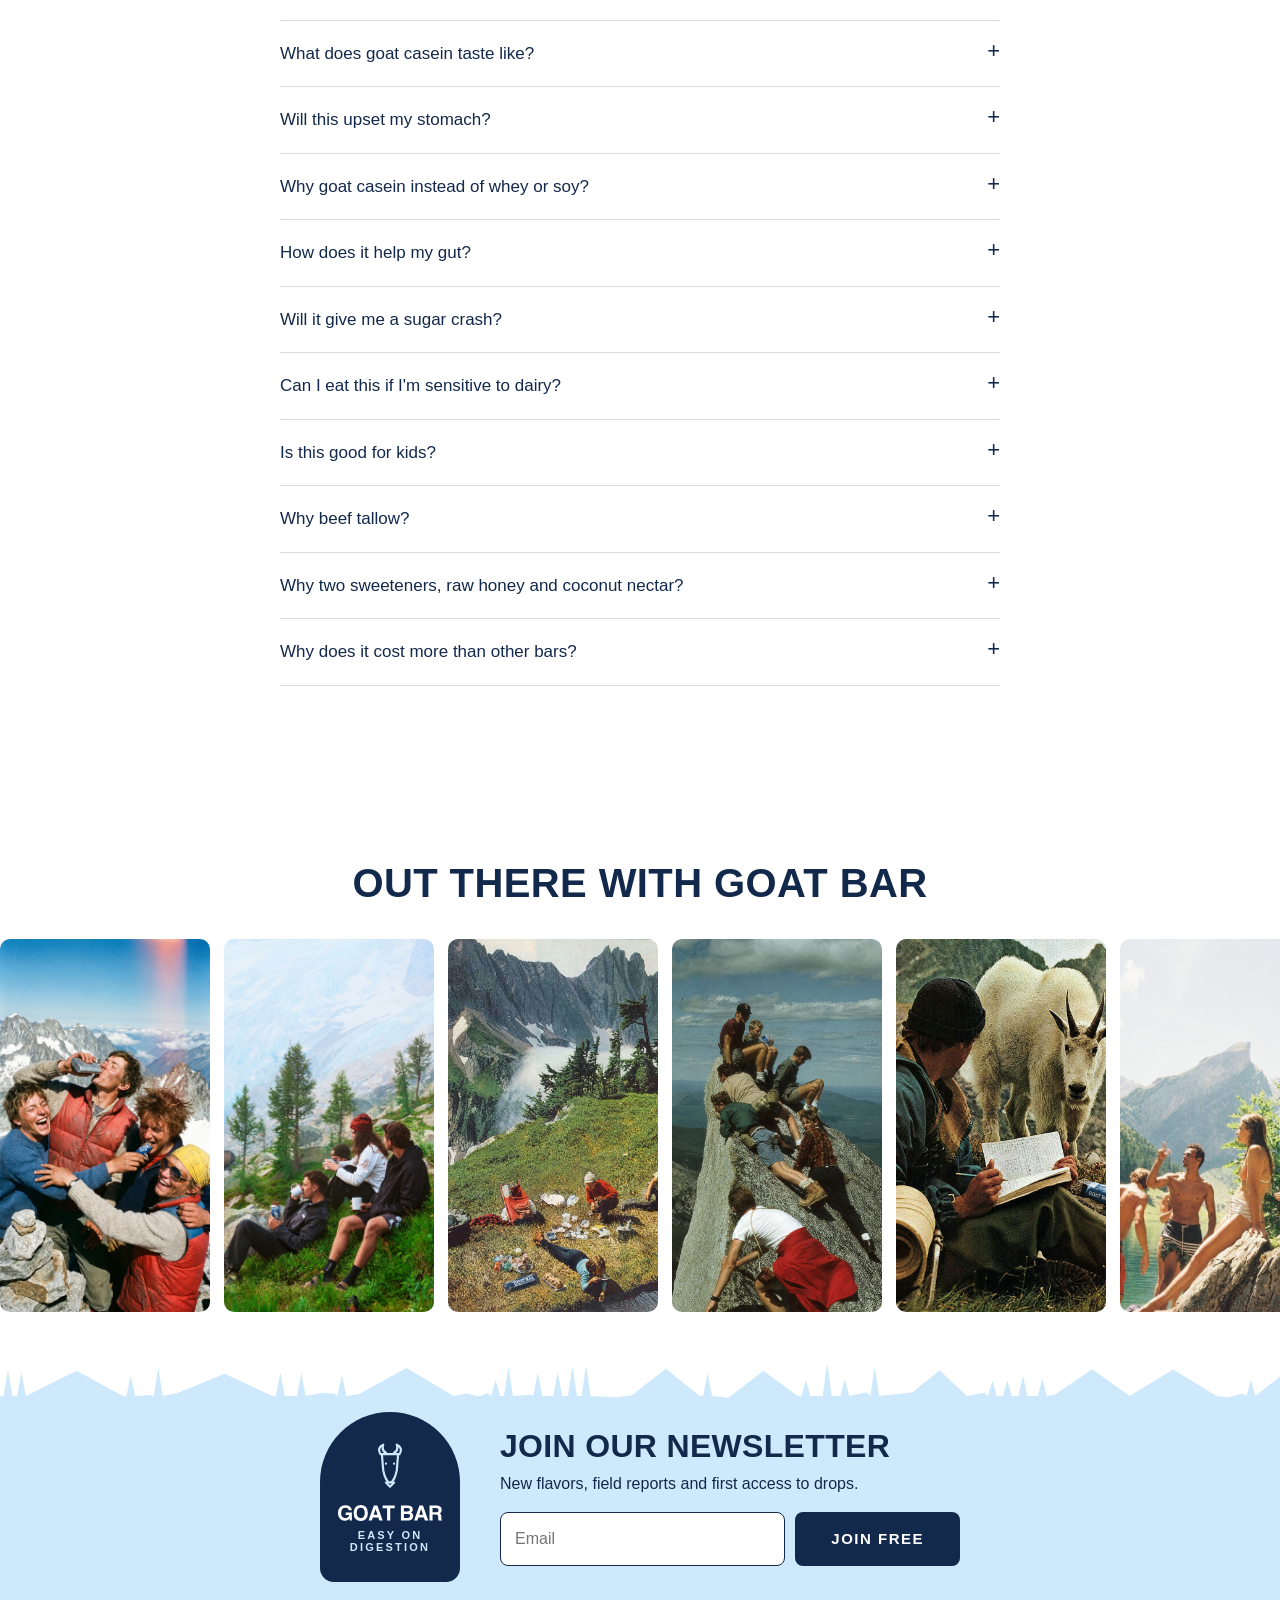
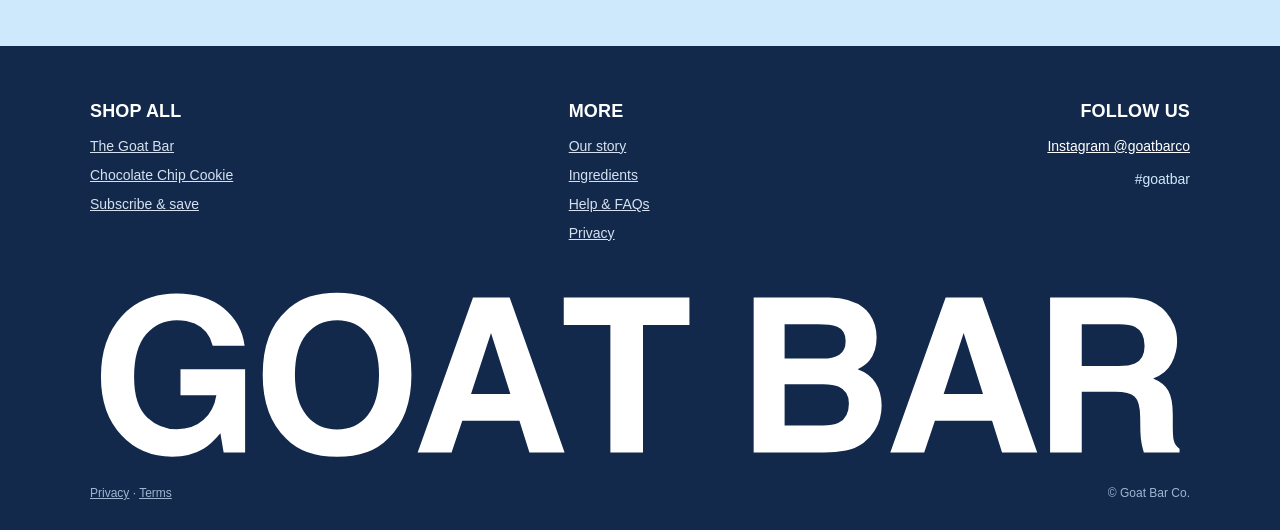
==== commit 27356eca: "Top bullets: no goat taste Co-Authored-By: Claude Opus 5.5 <noreply@anthropic.com>" ====
--- a/index.html
+++ b/index.html
@@ -58,7 +58,7 @@
         <ul class="checks">
           <li>Easy on digestion. No soy, no sugar alcohols, no fiber syrups.</li>
           <li>Energy for longer. Slow-release goat casein, not a sugar crash.</li>
-          <li>Rich, dense chocolate chip cookie dough with organic chocolate chips. Not chalky.</li>
+          <li>Rich, dense chocolate chip cookie dough with organic chocolate chips. Not chalky, and no goat taste.</li>
           <li>20g protein from grass-fed goat casein and collagen.</li>
           <li>Sweetened with organic coconut nectar and raw honey. 0 synthetic ingredients.</li>
         </ul>
